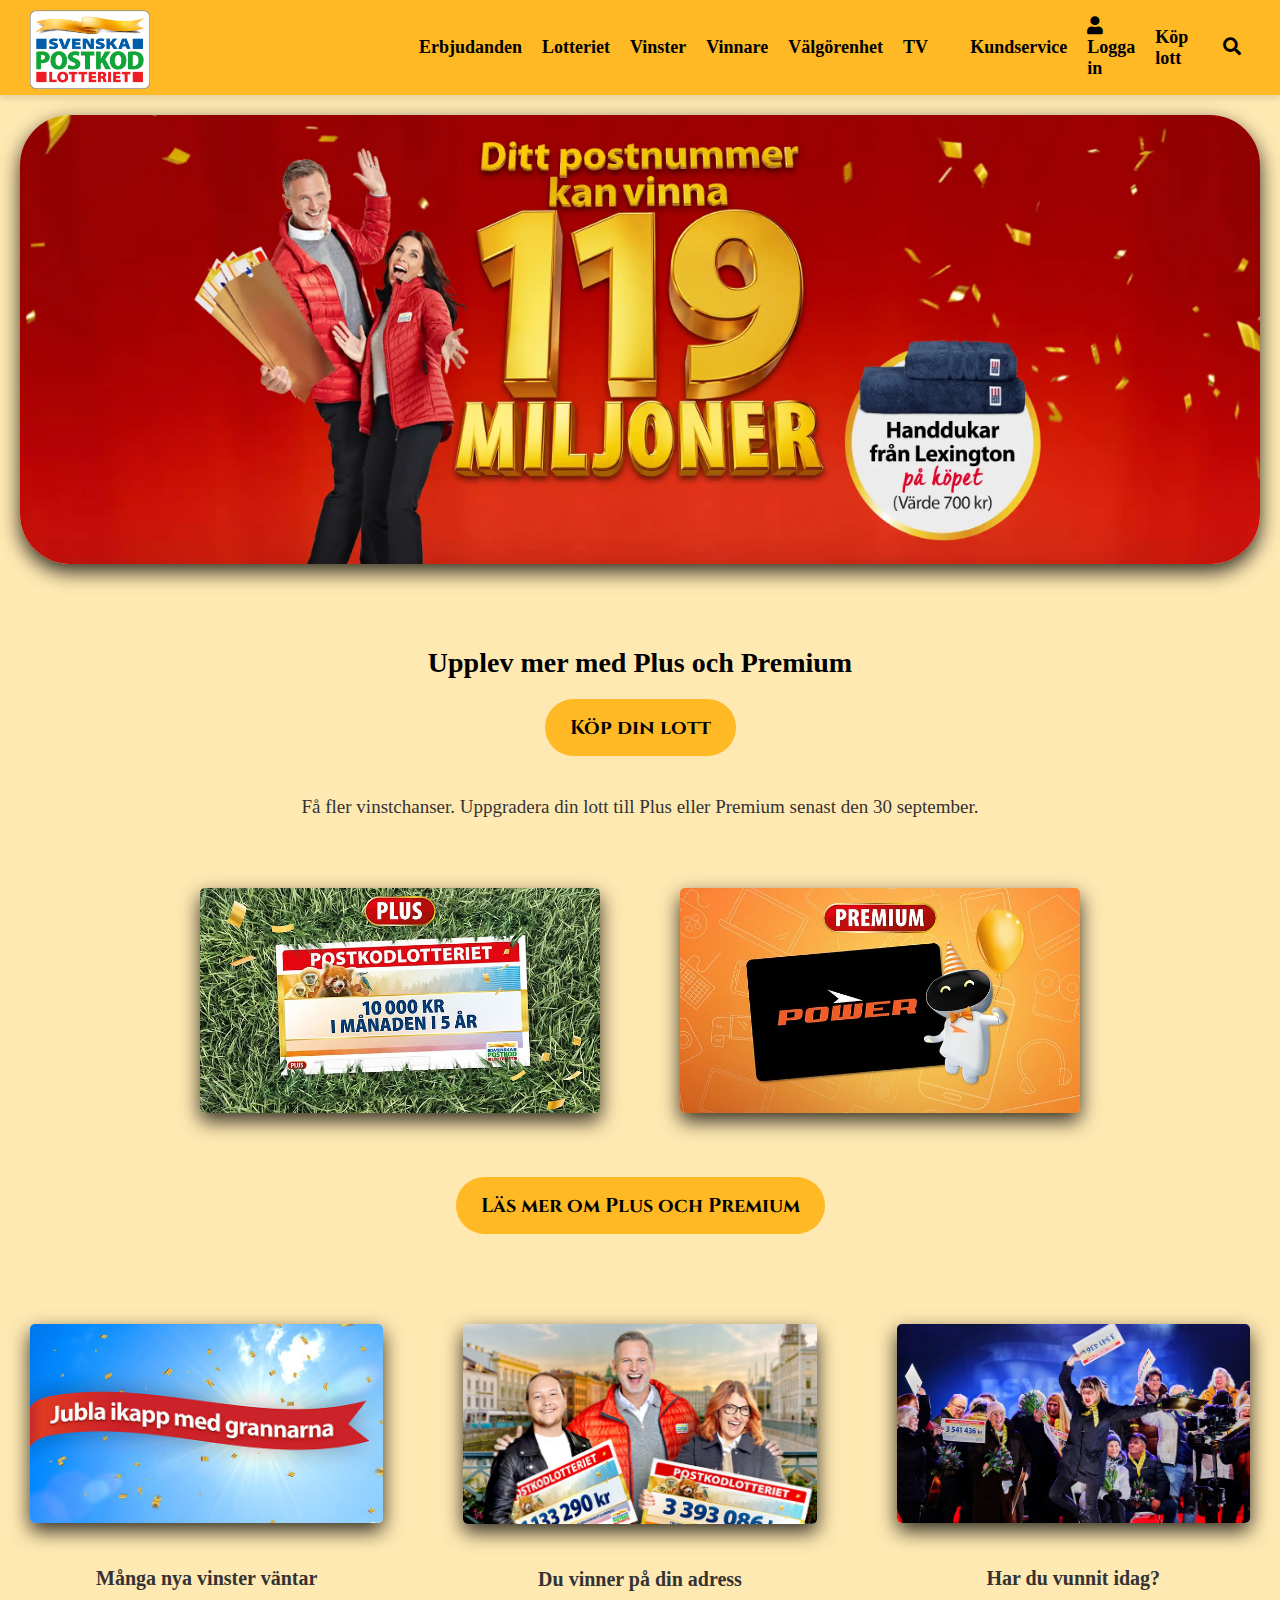
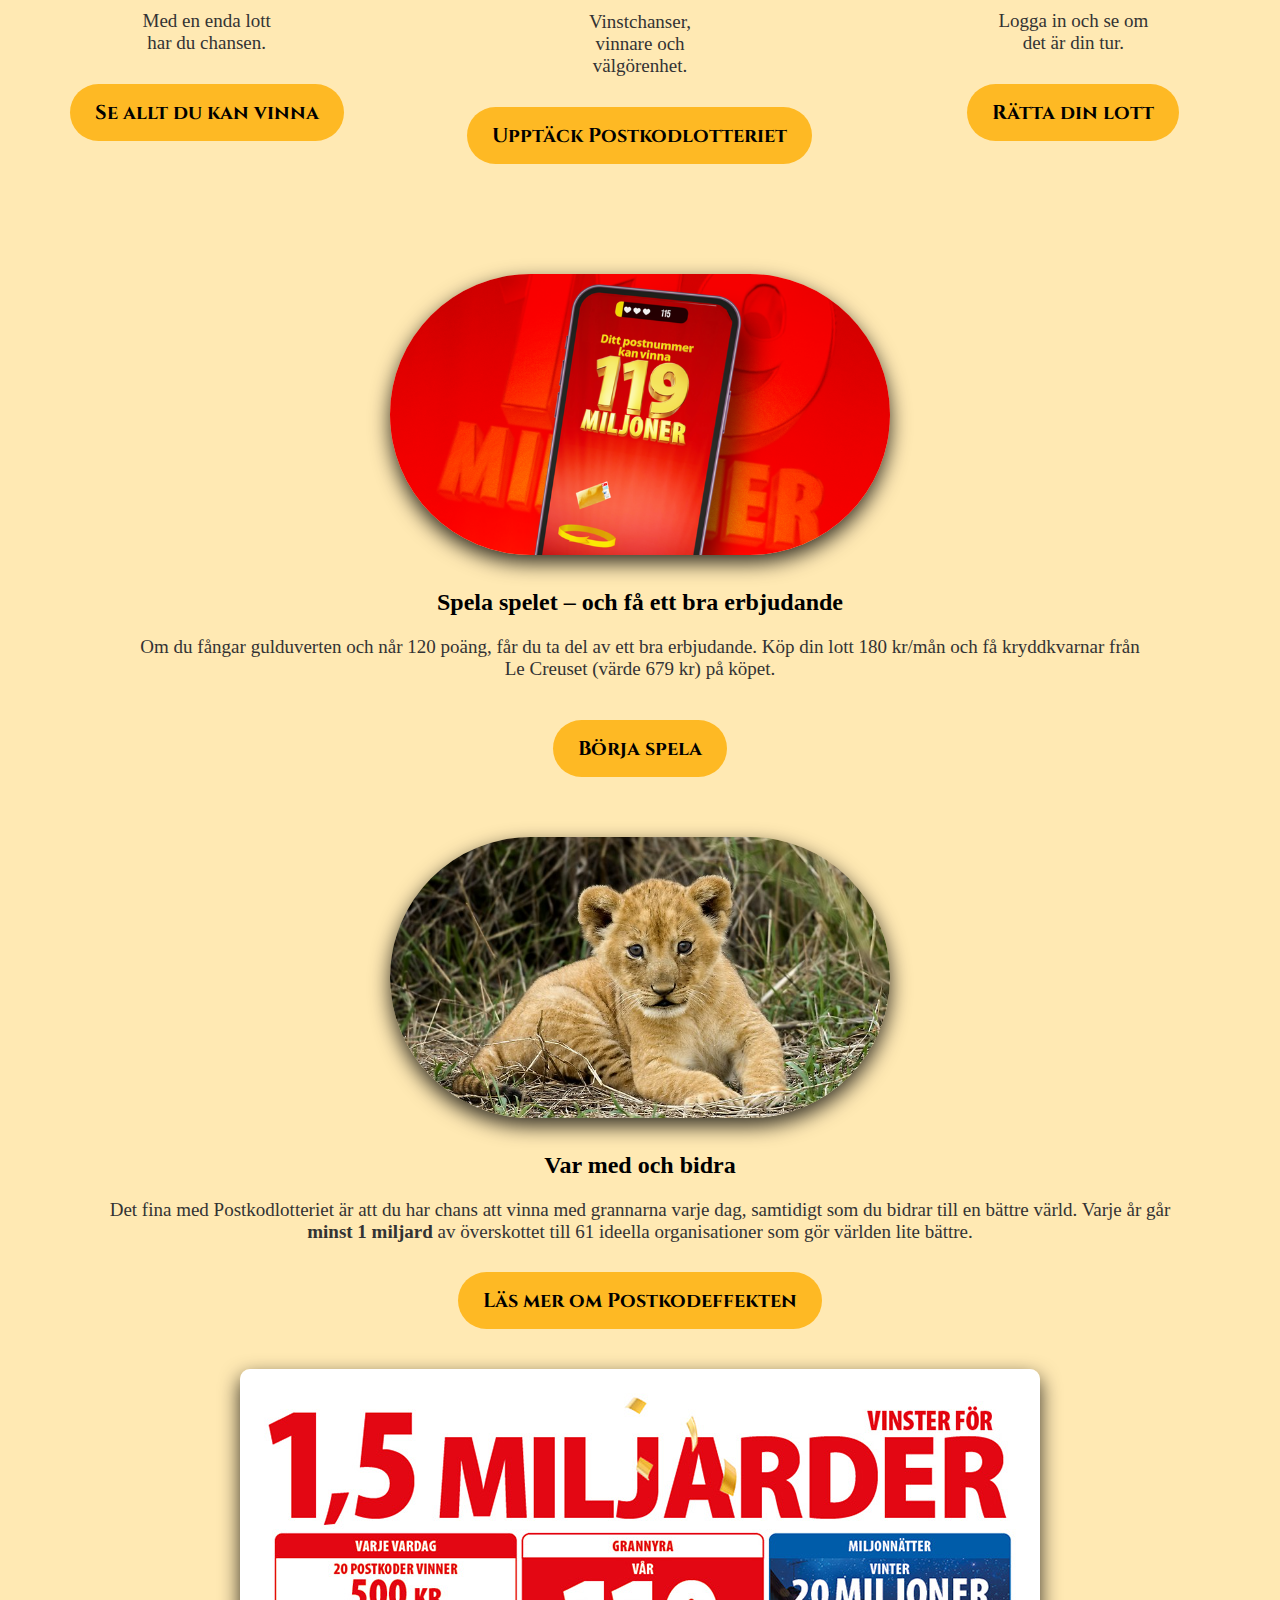
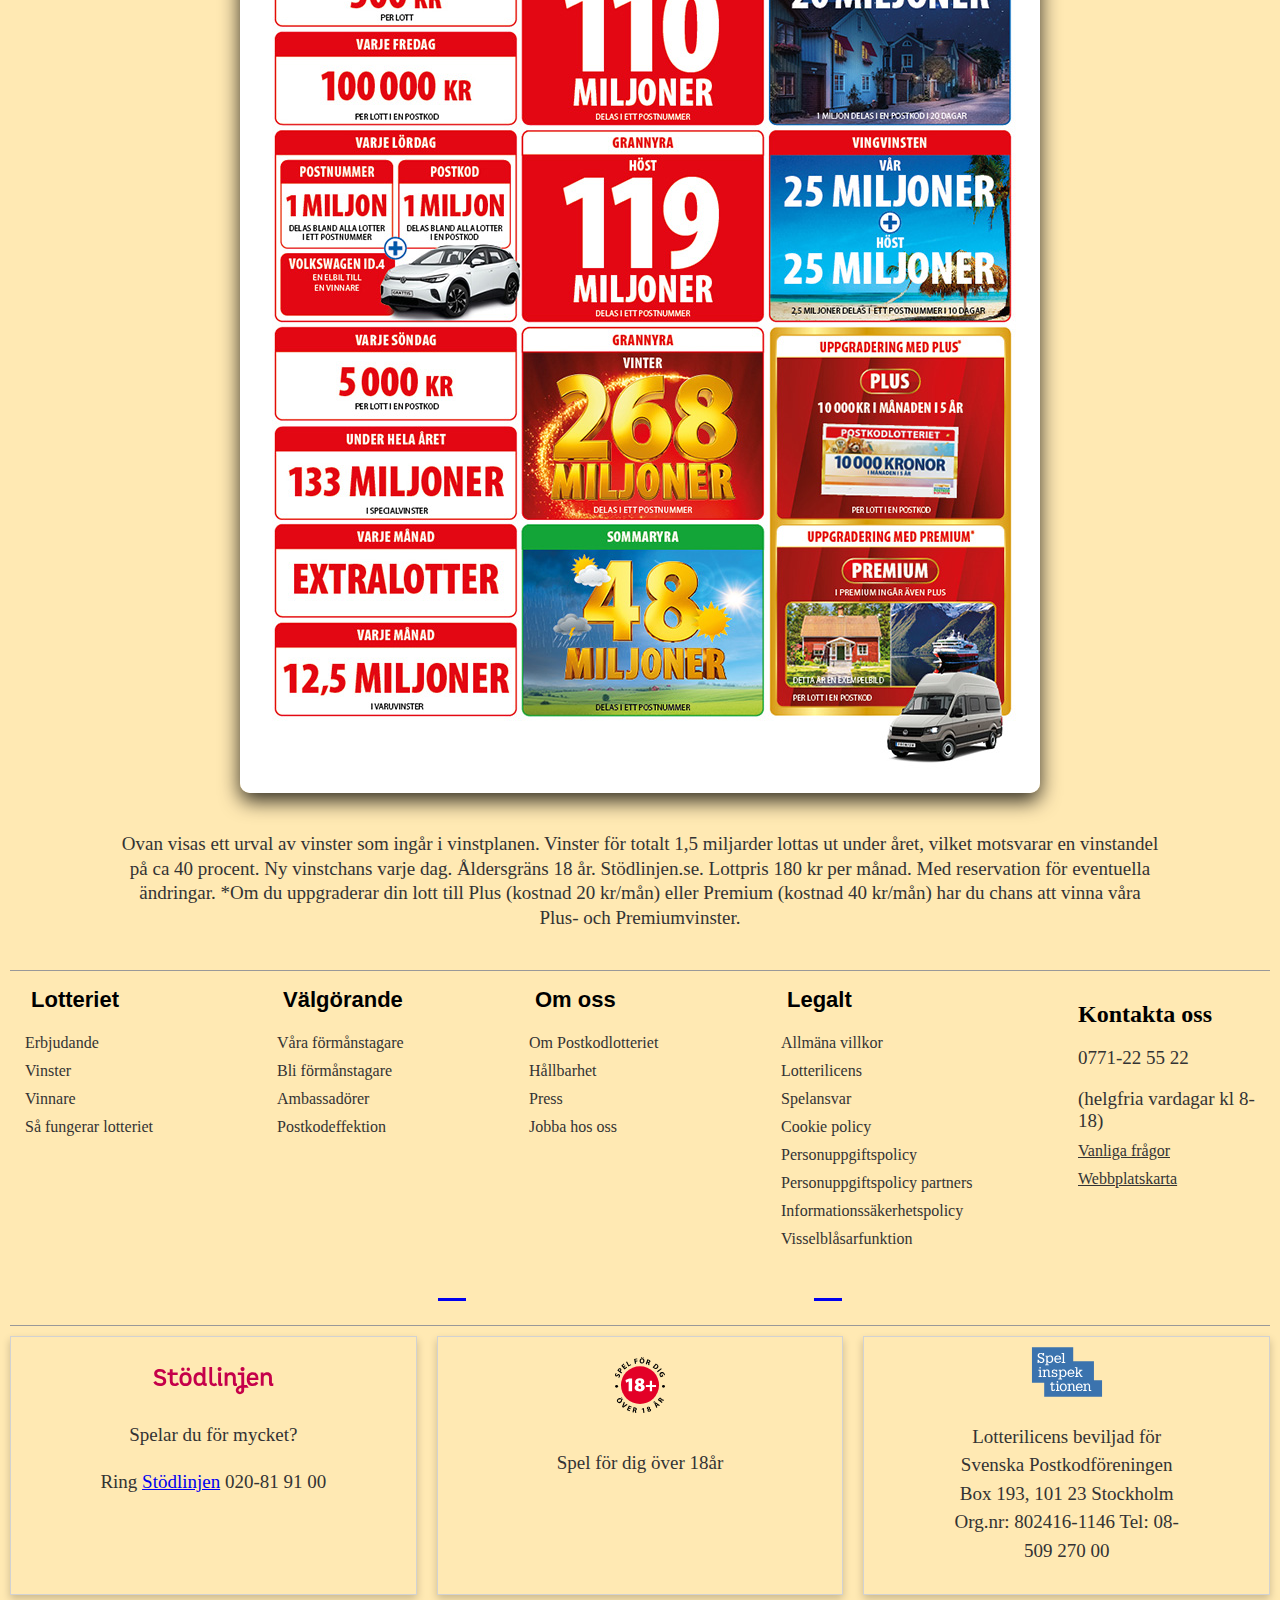
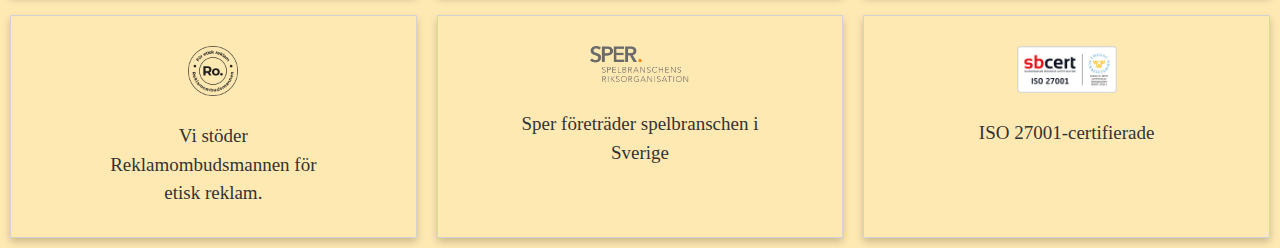
==== index.html @ 0f4f6757 "fixed header in the lottery page and footer on the first two pages/test/design" ====
<!DOCTYPE html>
<html lang="sv">

<head>
    <meta charset="UTF-8">
    <meta name="viewport" content="width=device-width, initial-scale=1.0">
    <meta http-equiv="X-UA-Compatible" content="ie=edge">
    <title>Svenska Postkodlotteriet</title>
    <link rel="stylesheet" href="styles.css">
    <link rel="stylesheet" href="https://cdnjs.cloudflare.com/ajax/libs/font-awesome/5.15.3/css/all.min.css">
    <link rel="preconnect" href="https://fonts.googleapis.com">
    <link rel="preconnect" href="https://fonts.gstatic.com" crossorigin>
    <link href="https://fonts.googleapis.com/css2?family=Cinzel:wght@400..900&display=swap" rel="stylesheet">
    <link rel="stylesheet" href="https://cdnjs.cloudflare.com/ajax/libs/font-awesome/6.6.0/css/all.min.css"
        integrity="sha512-Kc323vGBEqzTmouAECnVceyQqyqdsSiqLQISBL29aUW4U/M7pSPA/gEUZQqv1cwx4OnYxTxve5UMg5GT6L4JJg=="
        crossorigin="anonymous" referrerpolicy="no-referrer">
</head>

<body>
    <header>
        <div>
            <a href="index.html"><img class="logo" src="images/logo.png" alt="Svenska Postkodlotteriet logo"></a>
        </div>
        <div class="main-header">
            <div class="hamburger" id="hamburger">
                <i class="fas fa-bars"></i>
            </div>
            <nav id="nav-menu">
                <ul>
                    <li><a class="hov" href="Erbjudanden.html">Erbjudanden</a></li>
                    <li><a class="hov" href="Omlotteriet.html">Lotteriet</a></li>
                    <li><a class="hov" href="#">Vinster</a></li>
                    <li><a class="hov" href="#">Vinnare</a></li>
                    <li><a class="hov" href="#">Välgörenhet</a></li>
                    <li><a class="hov" href="#">TV</a></li>
                    <li><a class="hov" href="#">Kundservice</a></li>
                    <li><i class="fas fa-user"></i><a href="#" class="login hov">Logga in</a></li>
                    <li><a class="buy-ticket hov" href="#">Köp lott</a></li>
                    <li><a class="hov" href="#"><i class="fas fa-search"></i></a></li>
                </ul>
            </nav>
        </div>
    </header>

    <div class="hero">
        <div class="content">
            <div class="left-content">
                <img class="presenters" src="images/presenters.png" alt="Presenters">
            </div>
        </div>
    </div>

    <main>
        <section class="plus-premium-section">
            <h2>Upplev mer med Plus och Premium</h2>
            <button class="cta-button">Köp din lott</button>
            <p class="pi">Få fler vinstchanser. Uppgradera din lott till Plus eller Premium senast den 30 september.</p>

            <div class="cards-container">
                <div class="card plus-card">
                    <img src="images/plus-image.png" alt="Postkodlotteriet Plus">
                </div>
                <div class="card premium">
                    <img src="images/premium-image.png" alt="Postkodlotteriet Premium">
                </div>
            </div>

            <button class="cta-button">Läs mer om Plus och Premium</button>
        </section>
        <div class="container">
            <div class="card">
                <img src="images/jubla-ikapp.png" alt="Celebrate with neighbors">
                <div>
                    <h3>Många nya vinster väntar</h3>
                    <p class="pi">Med en enda lott har du chansen.</p>
                    <button class="cta-button">Se allt du kan vinna</button>
                </div>
            </div>

            <div class="card">
                <img src="images/vinn-adress.png" alt="Win at your address">
                <div>
                    <h3>Du vinner på din adress</h3>
                    <p class="pi">Vinstchanser, vinnare och välgörenhet.</p>
                    <button class="cta-button">Upptäck Postkodlotteriet</button>
                </div>
            </div>

            <div class="card">
                <img src="images/har-du-vunnit.png" alt="Have you won?">
                <div>
                    <h3>Har du vunnit idag?</h3>
                    <p class="pi">Logga in och se om det är din tur.</p>
                    <button class="cta-button">Rätta din lott</button>
                </div>
            </div>
        </div>

        <div class="offer-section">
            <div class="offer-content">

                <div class="image-content">
                    <img class="puff" src="images/Puff.png" alt="Spela spelet och vinn 119 miljoner">
                </div>
                <div class="text-content">
                    <h2>Spela spelet – och få ett bra erbjudande</h2>
                    <p class="pi">Om du fångar gulduverten och når 120 poäng, får du ta del av ett bra erbjudande. Köp din lott 180
                        kr/mån och få kryddkvarnar från Le Creuset (värde 679 kr) på köpet.</p>
                    <button class="cta-button">Börja spela</button>
                </div>
            </div>
        </div>

        <div class="contribution-section">
            <div class="contribution-content">
                <div class="image-content">
                    <img class="puff" src="images/lion-cub.png" alt="Lion cub image">
                </div>
                <div class="text-content">
                    <h2>Var med och bidra</h2>
                    <p class="pi">
                        Det fina med Postkodlotteriet är att du har chans att vinna med grannarna varje dag, samtidigt
                        som du bidrar till en bättre värld. Varje år går
                        <strong>minst 1 miljard</strong> av överskottet till 61 ideella organisationer som gör världen
                        lite bättre.
                    </p>
                    <button class="cta-button">Läs mer om Postkodeffekten</button>
                </div>
            </div>
        </div>

        <div class="promo-section">
            <div class="promo-image">
                <img src="images/promo-image.png" alt="Promotions">
            </div>
            <div class="promo-text">
                <p class="pi">
                    Ovan visas ett urval av vinster som ingår i vinstplanen. Vinster för totalt 1,5 miljarder lottas ut
                    under året,
                    vilket motsvarar en vinstandel på ca 40 procent. Ny vinstchans varje dag. Åldersgräns 18 år.
                    Stödlinjen.se.
                    Lottpris 180 kr per månad. Med reservation för eventuella ändringar.
                    *Om du uppgraderar din lott till Plus (kostnad 20 kr/mån) eller Premium (kostnad 40 kr/mån) har du
                    chans att vinna
                    våra Plus- och Premiumvinster.
                </p>
            </div>
        </div>
    </main>
    <footer class="footer">
        <div class="footer-section">
            <section class="top-section">
                <div class="dropdown-container">
                    <div class="dropdown-btn">
                        <button class="btn">Lotteriet</button>
                        <i class="fa-solid fa-angle-down"></i>
                    </div>
                    <div class="dropdown-content">
                        <a href="#">Erbjudande</a>
                        <a href="#">Vinster</a>
                        <a href="#">Vinnare</a>
                        <a href="#">Så fungerar lotteriet</a>
                    </div>
                </div>
                <div class="dropdown-container">
                    <div class="dropdown-btn">
                        <button class="btn">Välgörande</button>
                        <i class="fa-solid fa-angle-down"></i>
                    </div>
                    <div class="dropdown-content">
                        <a href="#">Våra förmånstagare</a>
                        <a href="#">Bli förmånstagare</a>
                        <a href="#">Ambassadörer</a>
                        <a href="#">Postkodeffektion</a>
                    </div>
                </div>
                <div class="dropdown-container">
                    <div class="dropdown-btn">
                        <button class="btn">Om oss</button>
                        <i class="fa-solid fa-angle-down"></i>
                    </div>
                    <div class="dropdown-content">
                        <a href="#">Om Postkodlotteriet</a>
                        <a href="#">Hållbarhet</a>
                        <a href="#">Press</a>
                        <a href="#">Jobba hos oss</a>
                    </div>
                </div>
                <div class="dropdown-container">
                    <div class="dropdown-btn">
                        <button class="btn">Legalt</button>
                        <i class="fa-solid fa-angle-down"></i>
                    </div>
                    <div class="dropdown-content">
                        <a href="#">Allmäna villkor</a>
                        <a href="#">Lotterilicens</a>
                        <a href="#">Spelansvar</a>
                        <a href="#">Cookie policy</a>
                        <a href="#">Personuppgiftspolicy</a>
                        <a href="#">Personuppgiftspolicy partners</a>
                        <a href="#">Informationssäkerhetspolicy</a>
                        <a href="#">Visselblåsarfunktion</a>
                    </div>
                </div>
                <div class="kontakt-lista">
                    <div class="kontakt-info">
                        <h2 class="kontakt-info-item">Kontakta oss</h2>
                        <p>0771-22 55 22</p>
                        <p class="kontakt-info-item">(helgfria vardagar kl 8-18)</p>
                    </div>
                    <div class="kontakt-links">
                        <a class="kontakt-info-item" href="#">Vanliga frågor</a>
                        <a class="kontakt-info-item" href="#">Webbplatskarta</a>
                    </div>
                </div>
                <div class="icons-list">
                    <a href="#"><i class="fa-brands fa-square-facebook"></i></a>
                    <a href="#"><i class="fa-brands fa-instagram"></i></a>
                    <a href="#"><i class="fa-brands fa-youtube"></i></a>
                    <a href="#"><i class="fa-brands fa-x-twitter"></i></a>
                </div>
            </section>
            <div class="bottom-section">
                <div class="image-container">
                    <img class="bottom-image-stödlinjen footerimg" src="images/stodlinjen-logotyp.svg" alt="">
                    <div class="bottom-section-text">
                        <p>Spelar du för mycket?</p>
                        <p>Ring <a class="bottom-section-link" href="#">Stödlinjen</a> 020-81 91 00</p>
                    </div>
                </div>
                <div class="image-container">
                    <img class="bottom-image-spel footerimg" src="images/spel-for-dig-over-18-ar.svg" alt="">
                    <div class="bottom-section-text">
                        <p>Spel för dig över 18år</p>
                    </div>
                </div>
                <div class="image-container">
                    <img class="bottom-image footerimg" src="images/spelinspektionen.svg" alt="">
                    <div class="bottom-section-text-spektion">
                        <p>Lotterilicens beviljad för Svenska Postkodföreningen Box 193, 101 23 Stockholm Org.nr:
                            802416-1146 Tel: 08-509 270 00</p>
                    </div>
                </div>
                <div class="image-container">
                    <img class="bottom-image-reklam footerimg" src="images/reklamombudsmannen-logo.png" alt="">
                    <div class="bottom-section-text-reklam">
                        <p>Vi stöder Reklamombudsmannen för etisk reklam.</p>
                    </div>
                </div>
                <div class="image-container">
                    <img class="bottom-image-sper footerimg" src="images/SPER-logo.png" alt="">
                    <div class="bottom-section-text-reklam">
                        <p>Sper företräder spelbranschen i Sverige</p>
                    </div>
                </div>
                <div class="image-container">
                    <img class="bottom-image-sper footerimg" src="images/sb-cert-iso-27001.png" alt="">
                    <div class="bottom-section-text-reklam">
                        <p>ISO 27001-certifierade</p>
                    </div>
                </div>
            </div>
        </div>
    </footer>
    <script>
        document.getElementById('hamburger').addEventListener('click', function () {
            var navMenu = document.getElementById('nav-menu');
            navMenu.classList.toggle('show');
        });
    </script>
</body>

</html>
---- styles.css ----
footer {
    box-sizing: border-box;
    margin: 0;
    padding: 0;
}

:root {
    --white: #fff;
    --black: #333;
    --gray-10: #f2f2f2;
    --gray-20: #ececec;
    --gray-30: #d2d2d2;
    --gray-50: #999;
    --gray-70: #666;
    --gray-90: #333;
    --red-70: #e80023;
    --red-80: #bb0020;
    --red-90: #820014;
    --blue-70: #0074c3;
    --blue-90: #00498e;
}

:root {
    --font-size: 16;
    --font-scale: 1.25;
    --font-from-width: 400;
    --font-to-width: 750;
}

body {
    background-color: #ffe9b3;
    margin: 0px;
}
header {
    position: sticky;
    top: 0;
    width: 100%;
    z-index: 1000;
    background-color: #ffe9b3;
    box-shadow: 0 4px 6px rgba(0, 0, 0, 0.1);
}
img {
    box-shadow: 0px 8px 20px rgba(0, 0, 0, 0.8);
}
li {
    font-size: 18px;
    transition: transform 0.5s ease;
    font-weight: bold;
    padding: 0px 10px;
     transition: background-color 0.7s ease;
}
li:hover {
    background-color: #015ca9;
    color: white;
    border-radius: 20px;
    transform: scale(1.1);
   
}
.hov:hover{
    color: white;
}
.top-bar {
    background-color: #f5f5f5;
    display: flex;
    align-items: center;
    justify-content: flex-end;
    padding: 10px 20px;
    border-bottom: 5px solid #feb924;
}
.top-bar .icon {
    font-size: 20px;
    color: #1a73e8;
    margin-right: 10px;
}
.top-bar .links {
    display: flex;
    gap: 20px;
}
.top-bar .links a {
    text-decoration: none;
    font-size: 18px;
    color: #1a73e8;
}
.top-bar .links a:hover {
    text-decoration: underline;
}
.material-icons {
    color: blue;
    font-size: 24px;
    border: 2px solid blue;
    border-radius: 50%;
    padding: 8px;
    background-color: white;
}
.user-options {
    display: flex;
    gap: 10px;
}
.user-options a {
    color: #007bff;
    font-size: 14px;
    text-decoration: none;
}
.buy-lottery {
    background-color: #00b100;
    padding: 10px 15px;
    border-radius: 5px;
    color: white;
    font-weight: bold;
    font-size: 18px;
}
.main-header {
    background-color:#feb924;
    display: flex;
    justify-content: flex-end;
    align-items: center;
}
 .logo {
    position: absolute;
    width: 110px;
    box-shadow: none;
    padding-left: 30px;
    padding-top: 10px;
}
.main-header nav ul {
    list-style-type: none;
    display: flex;
    align-items: center;
}
.main-header nav ul a {
    text-decoration: none;
    color: rgb(0, 0, 0);
}
.hero{
    display: flex;
    justify-content: center;
    border-radius: 10px;
}
.text-content {
    margin-top: 30px;
}
.presenters {
    max-width: 1080px;
    max-height: fit-content;
    border-radius: 50px;
}
.cta-button {
    background-color: #feb924;
    color: black;
    padding: 15px 25px;
    margin: 0 0 20px 0;
    border-radius: 30pc;
    font-family: cinzel, serif;
    font-size: 20px;
    border: none;
    cursor: pointer;
    font-weight: bold;
    transition: background-color 0.7s ease;
    margin-top: 10px;
}
.cta-button:hover {
    background-color: #015ca9;
    color: white;
}
.hero .content {
    display: flex;
    justify-content: center;
    align-items: center;
    gap: 50px;
    flex-wrap: wrap;
}
.right-content img {
    max-width: 300px;
}
.plus-premium-section {
    text-align: center;
    padding: 40px 20px;
}
.plus-premium-section h2 {
    font-size: 28px;
    font-weight: bold;
    margin-bottom: 10px;
}
.plus-premium-section p {
    color: #333;
    margin-top: 20px; 
    margin-bottom: 30px;
}
.cards-container {
    display: flex;
    justify-content: center;
    gap: 20px;
    margin-top: 40px;
}

.card {
    max-width: 400px;
    transition: transform 0.3s ease;
    text-align: center;
    margin: 30px;
}
.card img {
    width: 100%;
    border-radius: 30pc;
    margin-bottom: 20px;
}
.card h3 {
    font-size: 20px;
    color: #333;
    font-weight: bold;
}
.card:hover {
    transform: scale(1.05);
}
.puff{
    text-align: center;
    border-radius: 30pc;
    width: 500px;
   
}
.contribution-content{
    text-align: center;
}
.offer-section {
    text-align: center;
    padding: 40px;
}
.offer-section h2 {
    font-size: 1.5em;
    margin-bottom: 20px;
    margin-top: 30px;
}
.offer-section p {
    color: #333;
    margin-bottom: 30px;
    margin-left: 100px;
    margin-right: 100px;
}
.offer-section a {
    color: #007BFF;
    text-decoration: none;
    font-weight: bold;
    font-size: 1.1em;
}
.offer-section a:hover {
    text-decoration: underline;
}
.container {
    display: flex;
    justify-content: space-between;
    gap: 20px;
    margin-bottom: 20px;
}
.content {
    padding: 20px;
}
.content h3 {
    font-size: 1.2em;
    margin-bottom: 10px;
}
.content p {
    color: #333;
    margin-bottom: 20px;
}
.promo-section {
    display: flex;
    flex-direction: column;
    align-items: center;
    justify-content: center;
    text-align: center;
    padding: 20px;
}
.promo-image img {
    width: 586px;
    height: 750px;
    display: block;
    margin-top: 20px;
    border-radius: 50px;
    text-align: center;
}
.promo-text {
    margin-top: 20px;
    font-size: 14px;
    color: #333;
}
.promo-text p {
    line-height: 1.3;
    text-align: center;
}
.small-text {
    font-size: 16px;
    color: #333;
    margin-top: 10px;
}
h1 {
    font-size: 36px;
    color: #333;
    margin-bottom: 20px;
}
.pi {
    font-size: 19px;
    color: #333;
    margin-left: 100px;
    margin-right: 100px;
}
p {
    font-size: 19px;
    color: #333;
}
.restyle {
    border-radius: 10%;
    width: 400px;
}
.style {
    border-radius: 50%;
    width: 400px;
}
.offer-details {
    margin-top: 40px;
}
.offer-container {
    display: flex;
    justify-content:space-around;
    align-items: center;
    margin: 0px 150px;
}
.erb {
    margin-bottom: 40px;
}

.hamburger {
    display: none;
    font-size: 24px;
    cursor: pointer;
}

#nav-menu {
    display: flex;
}
header {
    position: sticky;
    top: 0;
    width: 100%;
    z-index: 1000;
    background-color: white;
    box-shadow: 0 4px 6px rgba(0, 0, 0, 0.1);
}
.hamburger {
    display: none;
    font-size: 24px;
    cursor: pointer;
    position: absolute;
    right: 20px;
    top: 15px;
}

#nav-menu {
    display: flex;
}
.card {
    max-width: 400px;
    text-align: center;
    transition: transform 0.3s ease;
    margin: 20px;
    flex: 1;
}
.card img {
    width: 100%;
    border-radius: 20px;
    margin-bottom: 20px;
}
.card h3 {
    font-size: 20px;
    color: #333;
    font-weight: bold;
}
.card p {
    color: #333;
    margin-bottom: 20px;
}
.plus-premium-section {
    text-align: center;
    padding: 40px 20px;
}

.cards-container {
    display: flex;
    justify-content: center; 
    gap: 20px;
    margin-top: 40px;
}

.card {
    max-width: 400px;
    text-align: center;
    transition: transform 0.3s ease;
    margin: 30px;
    flex: 1;
}
.card img {
    width: 100%; 
    border-radius: 20px; 
}
.card {
    width: 100%; 
}
.card img {
    width: 100%;
    border-radius: 10px; 
}
.hero {
display: flex;
justify-content: center;
align-items: center;
padding: 0; 
margin: 0; 
width: 100%; 
}
.hero img {
width: 100%; 
height: auto; 
object-fit: cover; 
max-width: 100%; 
display: block; 
}
.hero img {
    width: 100%; 
    height: auto; 
}

header {
position: sticky;
top: 0;
width: 100%;
z-index: 1000;
box-shadow: 0 4px 6px rgba(0, 0, 0, 0.1);
margin: 0;
}

.logo {
width: 120px;
}
.card {
    width: 100%; 
}
.card img {
    width: 100%; 
    border-radius: 5px; 
}
.i.fas {
margin-top: 15px;
}

.promo-image img {
width: 100%; 
max-width: 100%; 
height: auto; 
display: block; 
border-radius: 20px; 
margin: 0 auto; 
}
.promo-image img {
    width: 100%; 
    max-width: 100%;
    height: auto;
    border-radius: 10px; 
    margin: 0 auto; 
}

.puff img {
width: 100%; 
max-width: 100%; 
height: auto; 
display: block; 
border-radius: 20px; 
margin: 0 auto; 
}
.puff img {
    width: 100%; 
    max-width: 100%;
    height: auto;
    border-radius: 10px; 
    margin: 0 auto; 
}
  
  #nav-menu.show a {
    font-size: 12px; 
    padding: 8px 3px; 
}
.main-header nav ul li {
    flex: 1; 
}
.offer-container {
display: flex;
justify-content: space-around;
align-items: center;
margin: 0px 150px;
}


.top-section {
    display: grid;
    margin: 0 10px;
    border-bottom: 1px solid var(--gray-50);
    border-top: 1px solid var(--gray-50);
}

.dropdown-container {
    /* background-color: lightgreen; */
    margin: 10px 50px;
}

.dropdown-btn {
    /* background-color: lightcyan; */
    position: relative;
}

.btn {
    border: none;
    background-color: #ffe9b3;
    margin-left: 10px;
    font-size: 22px;
    font-weight: bold;
    margin: 10px;
}

.dropdown-btn i {
    /* background-color: #00498e; */
    position: absolute;
    top: 25%;
    right: 20px;
    font-size: 20px;
}

.dropdown-content {
    display: none;
}

.dropdown-container:hover .dropdown-content{
    display: block;
}

.dropdown-content a {
    text-decoration: none;
    margin: 5px 10px;
    display: block;
    border-radius: 5px;
    /* margin-top: 10px; */
    color: var(--black);
    font-size: 16px;
    /* background-color: #ffffff; */
    padding: 12px;
}

.dropdown-content a:hover {
    cursor: pointer;
    text-decoration: underline;
}

.kontakt-lista {
    margin-left: 50px;
    padding: 10px;
}

.kontakt-info-item {
    margin-bottom: 10px;
}

.kontakt-links a {
    display: block;
    color: var(--black);
}

.icons-list {
    margin: 0 50px 50px;
    display: flex;
    justify-content: space-between;
}

.icons-list {
    font-size: 36px;
}

/* bottom section style */
.bottom-section {
    display: grid;
    margin-top: 50px;
}

.image-container {
    /* background-color: lightgreen; */
    margin: 10px 20px;
    text-align: center;
    line-height: 1.5;
    border-bottom: 1px solid var(--gray-30);
}

.bottom-image-spel {
    margin-top: 10px;
    margin-bottom: 10px;
    width: 50px;
}

.bottom-section-text-spektion {
    margin: 0 80px;
}

.bottom-image-reklam {
    width: 50px;
}

.bottom-section-text-reklam {
    margin: 0 80px;
}

.bottom-image-sper {
    width: 100px;
}

.footerimg {
    box-shadow: none;
}
/* för Ipad */
@media (min-width: 769px) {
    .top-section {
        display: grid;
        grid-template-columns: repeat(5, 1fr);
    }

    .dropdown-container {
        margin: 5px;
    }

    .dropdown-content {
        display: block;
    }

    .dropdown-content a {
        margin: 10px 10px;
        padding: 0;
    }

    .icons-list {
        grid-column: 1 / span 5;
    }

    .icons-list {
        margin: 0 80px 20px;
    }

    .dropdown-btn i {
        /* background-color: #00498e;
        position: absolute;
        top: 25%;
        right: 20px;
        font-size: 20px; */
        display: none;
    }

    /* bottom section  */
    .image-container {
        /* background-color: lightgreen; */
        margin: 10px;
        padding: 10px 0;
        text-align: center;
        border: 1px solid var(--gray-30);
        box-shadow: 0 4px 8px 0 rgba(0, 0, 0, 0.2);
    }

    .bottom-section {
        display: grid;
        grid-template-columns: repeat(2, 1fr);
        margin:0;
    }

    .bottom-image-stödlinjen {
        margin-top: 20px;
    }

    .bottom-image-reklam {
        margin-top: 20px;
    }
    
}

/* för dator */
@media (min-width: 1024px) {
    .bottom-section {
        display: grid;
        grid-template-columns: repeat(3, 1fr);
        margin:0;
    }

    .dropdown-btn i {
        /* background-color: #00498e;
        position: absolute;
        top: 25%;
        right: 20px;
        font-size: 20px; */
        display: none;
    }

    .bottom-image-sper {
        margin-top: 20px;
    }

}


@media (max-width: 1024px) {
    
.hero img {
        width: 100%; 
        height: auto; 
    }
    
    header {
        background-color: #feb924; 
        padding-bottom: 20px; 
    }
.main-header
{
padding: 26px;
}
    .logo {
        width: 80px; 
        padding: 10px; 
    }
    .container {
        flex-direction: column; 
    }
    .container {
        display: flex;
        justify-content: center;
        align-items: center;
        gap: 20px;
        margin-bottom: 20px;
    }
    .card {
        width: 90%; 
        margin-bottom: 20px;
    }
    .card img {
        width: 100%; 
        max-width: 100%; 
    }
    .promo-image img {
        width: 90%; 
        max-width: 90%; 
        height: auto; 
        margin: 0 auto; 
    }
    .puff img {
        width: 90%; 
        max-width: 90%; 
        height: auto; 
        margin: 0 auto; 
    }

    #nav-menu.show {
        display: flex;
    }
    .main-header nav ul {
        flex-direction: column;
        width: 100%;
        text-align: center;
    }
    .main-header nav ul li {
        width: 100%;
        padding: 15px 0;
    }
 
     .hamburger {
        display: block;
        margin-top: 10px;
        margin-right: 20px;
    }
    #nav-menu {
        display: none;
        flex-direction: row; 
        background-color: #feb924;
        position: absolute;
        top: 70px; 
        left: 0;
        width: 100%;
        box-shadow: 0px 12px 15px rgba(0, 0, 0, 0.8);
    }
    #nav-menu.show {
        display: flex;
        flex-direction: row; 
        justify-content: space-between; 
        flex-wrap: wrap; 
    }
    .main-header nav ul {
        flex-direction: row; 
        width: 100%;
        justify-content: space-between; 
        padding: 0;
        margin: 0;
    }
    .main-header nav ul li {
        width: auto; 
        text-align: center;
        padding: 0;
        margin: 0;
        flex: 1; 
    }
    #nav-menu.show a {
        display: inline-block;
        margin: 0; 
        padding: 10px 5px; 
        font-size: 12px; 
    }
    .logo {
        position: absolute;
        width: 80px;
        padding-left: 30px;
        padding-top: 10px;
    }
    .offer-container {
        flex-direction: column; 
        margin: 0 20px; 
    }
    .offer-image img {
        width: 40%; 
        margin-bottom: 20px; 
    }
    .offer-details {
        text-align: center; 
        margin-top: 20px;
    }
}

@media (max-width: 768px) {
    .offer-container {
        flex-direction: column; 
        margin: 0 10px; 
    
    }
    .offer-image img {
        width: 40%; 
        margin-bottom: 20px;
    }
    .offer-details {
        text-align: center; 
        margin-top: 20px;
    }
    .puff img {
        width: 80%; 
        max-width: 80%; 
        height: auto; 
        margin: 0 auto; 
    }
    .promo-image img {
        width: 80%; 
        max-width: 80%; 
        height: auto; 
        margin: 0 auto; 
    }
    .container {
        flex-direction: column; 
        align-items: center;
    }
    .card {
        width: 90%; 
        margin-bottom: 20px;
        margin: 10px 0;
    }
    .card img {
        width: 100%; 
        border-radius: 10pc; 
    }
    header {
        padding-bottom: 20px;
    }
    .main-header {
        flex-direction: column;
        padding: 26px 0; 
    }
    .logo {
        width: 80px; 
    }
    .hero img {
        width: 100%; 
        height: auto; 
    }
    .cards-container {
        flex-direction: column; 
        align-items: center; 
    }

.card img {
        width: 100%; 
        max-width: 100%; 
    }
    .hamburger {
        display: block;
        margin-top: 10px;
        margin-right: 20px;
    }
    #nav-menu {
        display: none;
        flex-direction: column;
        background-color: #feb924;
        position: absolute;
        top: 70px; 
        left: 0;
        width: 100%;
        box-shadow: 0px 12px 15px rgba(0, 0, 0, 0.8);
    }
    #nav-menu.show {
        display: flex;
    }
    
    .main-header nav ul {
        flex-direction: column;
        width: 100%;
    }
    .main-header nav ul li {
        width: 100%;
        text-align: center;
    }
    .logo {
        position: absolute;
        width: 80px;
        padding-left: 30px;
        padding-top: 10px;
    }
    .card img {
        width: 100%; 
        max-width: 100%; 
    }
    .card h3 {
        font-size: 18px;
    }
    .card p {
        font-size: 16px;
    }
}
@media (max-width: 480px) {
    .container {
        padding: 10px;
    }
    .puff {
        width: 250px;
    }
    .offer-section{
        padding: 0px;
    }
    .card {
        width: 100%;
    }
    .text-content p {
        margin: 5px;
    }
    .promo-text p {
        margin: 5px;
    }
    .card img {
        border-radius: 10px; 
    }
    .card h3 {
        font-size: 16px;
    }
    .plus-premium-section p {
        margin: 5px;
    }
    .card p {
        font-size: 14px;
        margin: 5px;
    }
    .cta-button{
        padding: 10px;
        font-size: 15px;
    }
    .content{
        padding: 5px;
    }
    .presenters{
    border-radius: 10px;
    }
}
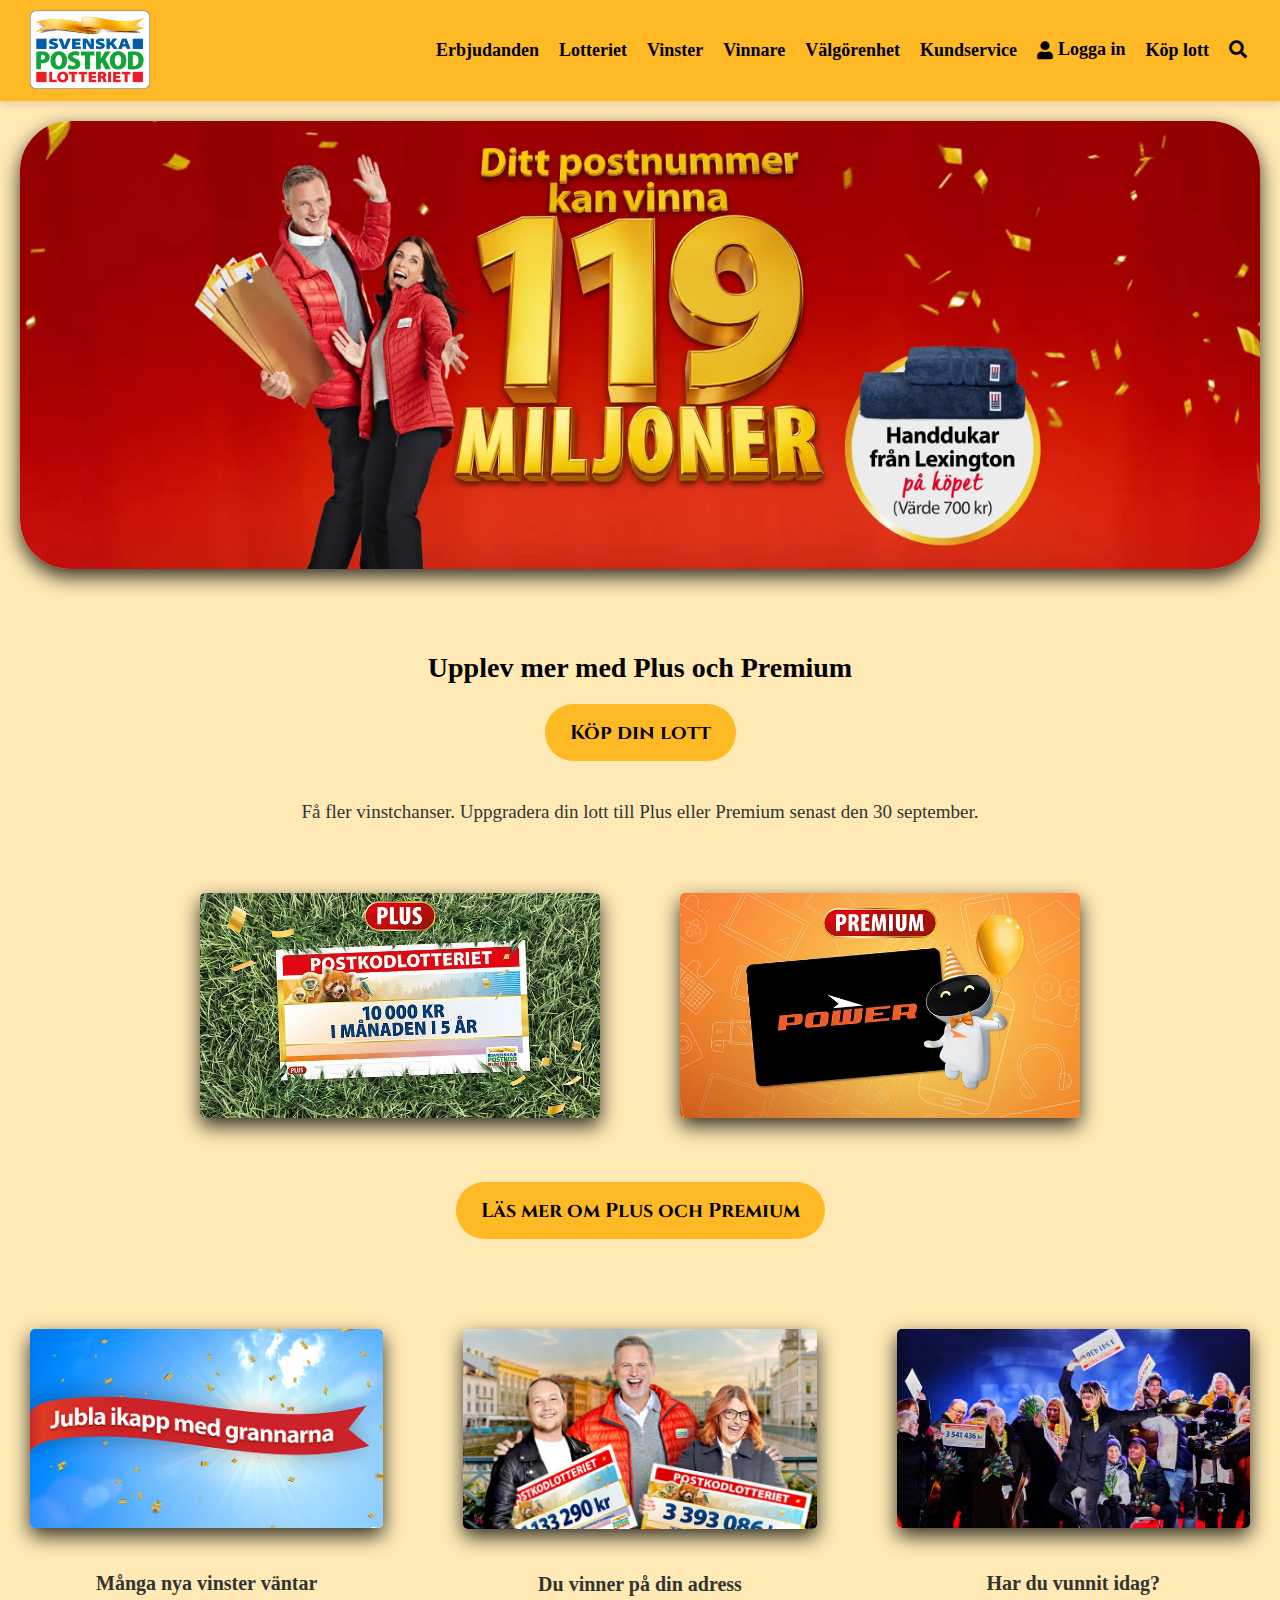
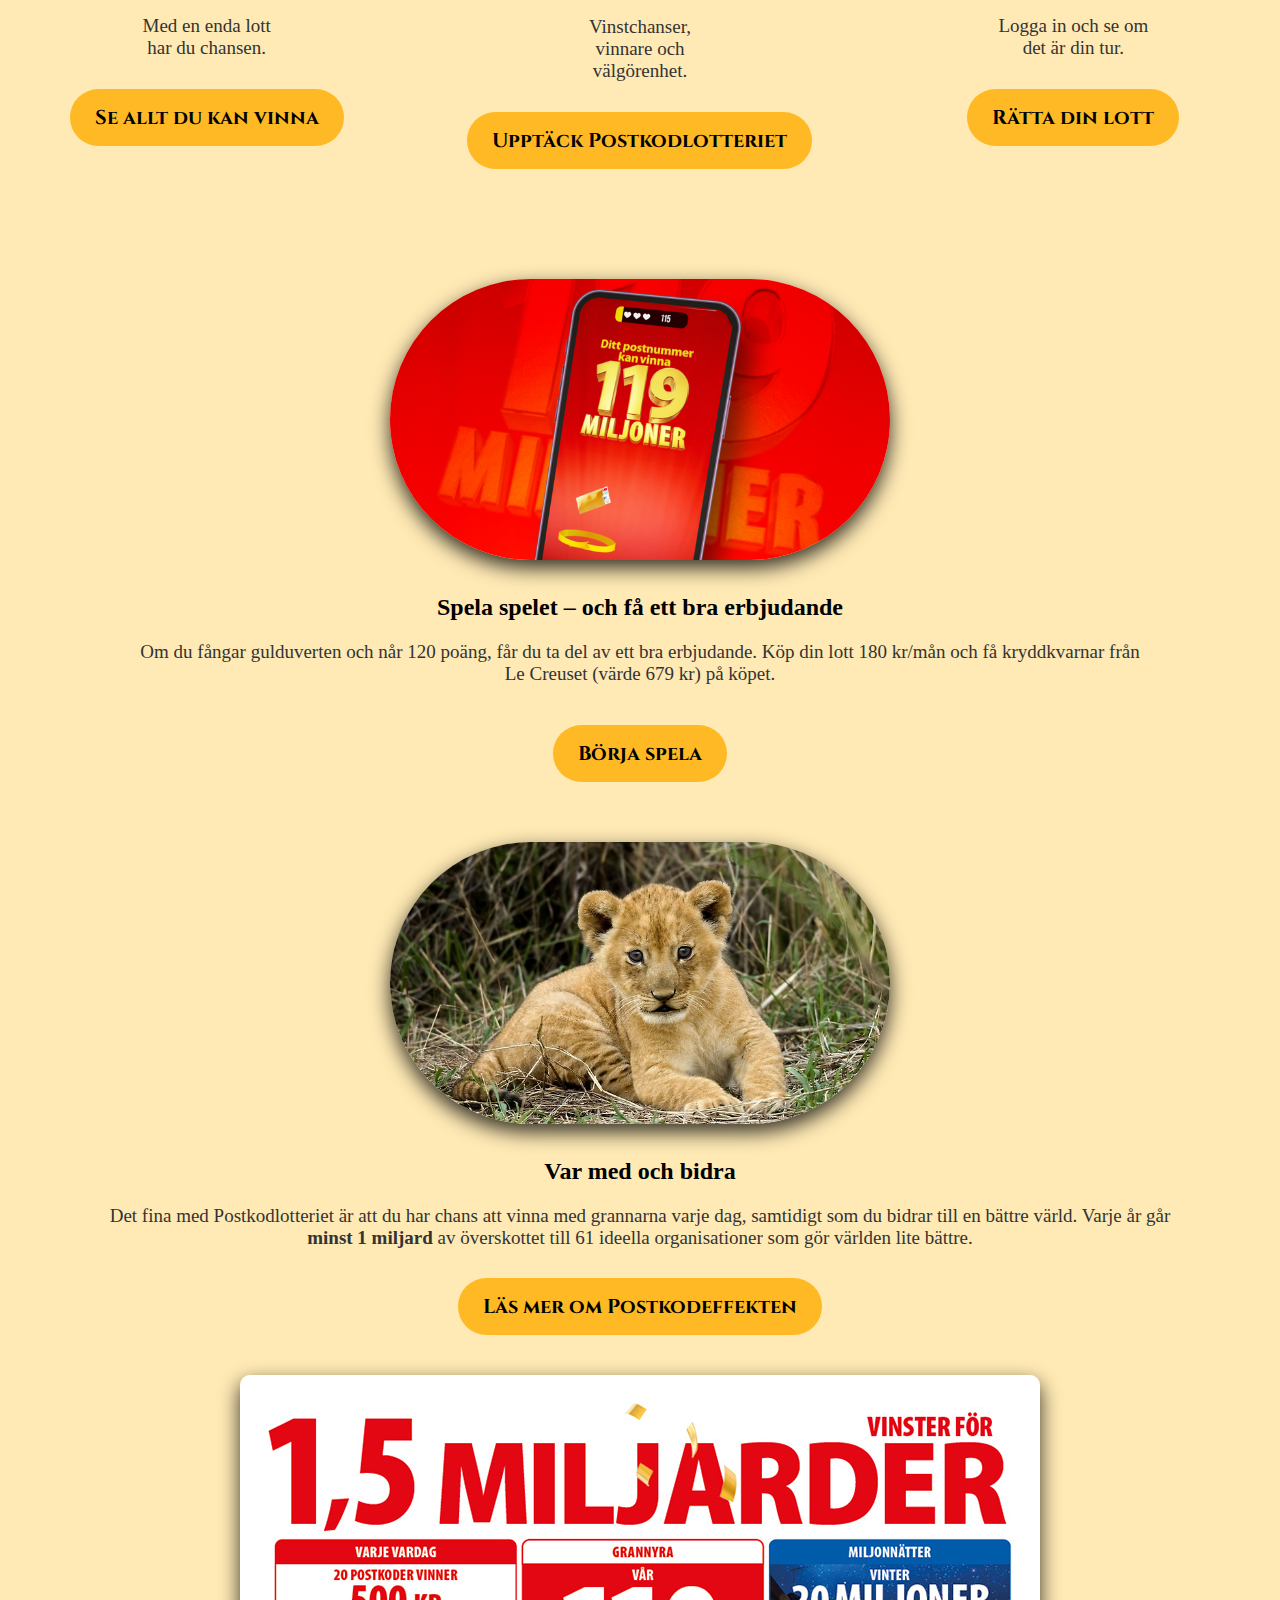
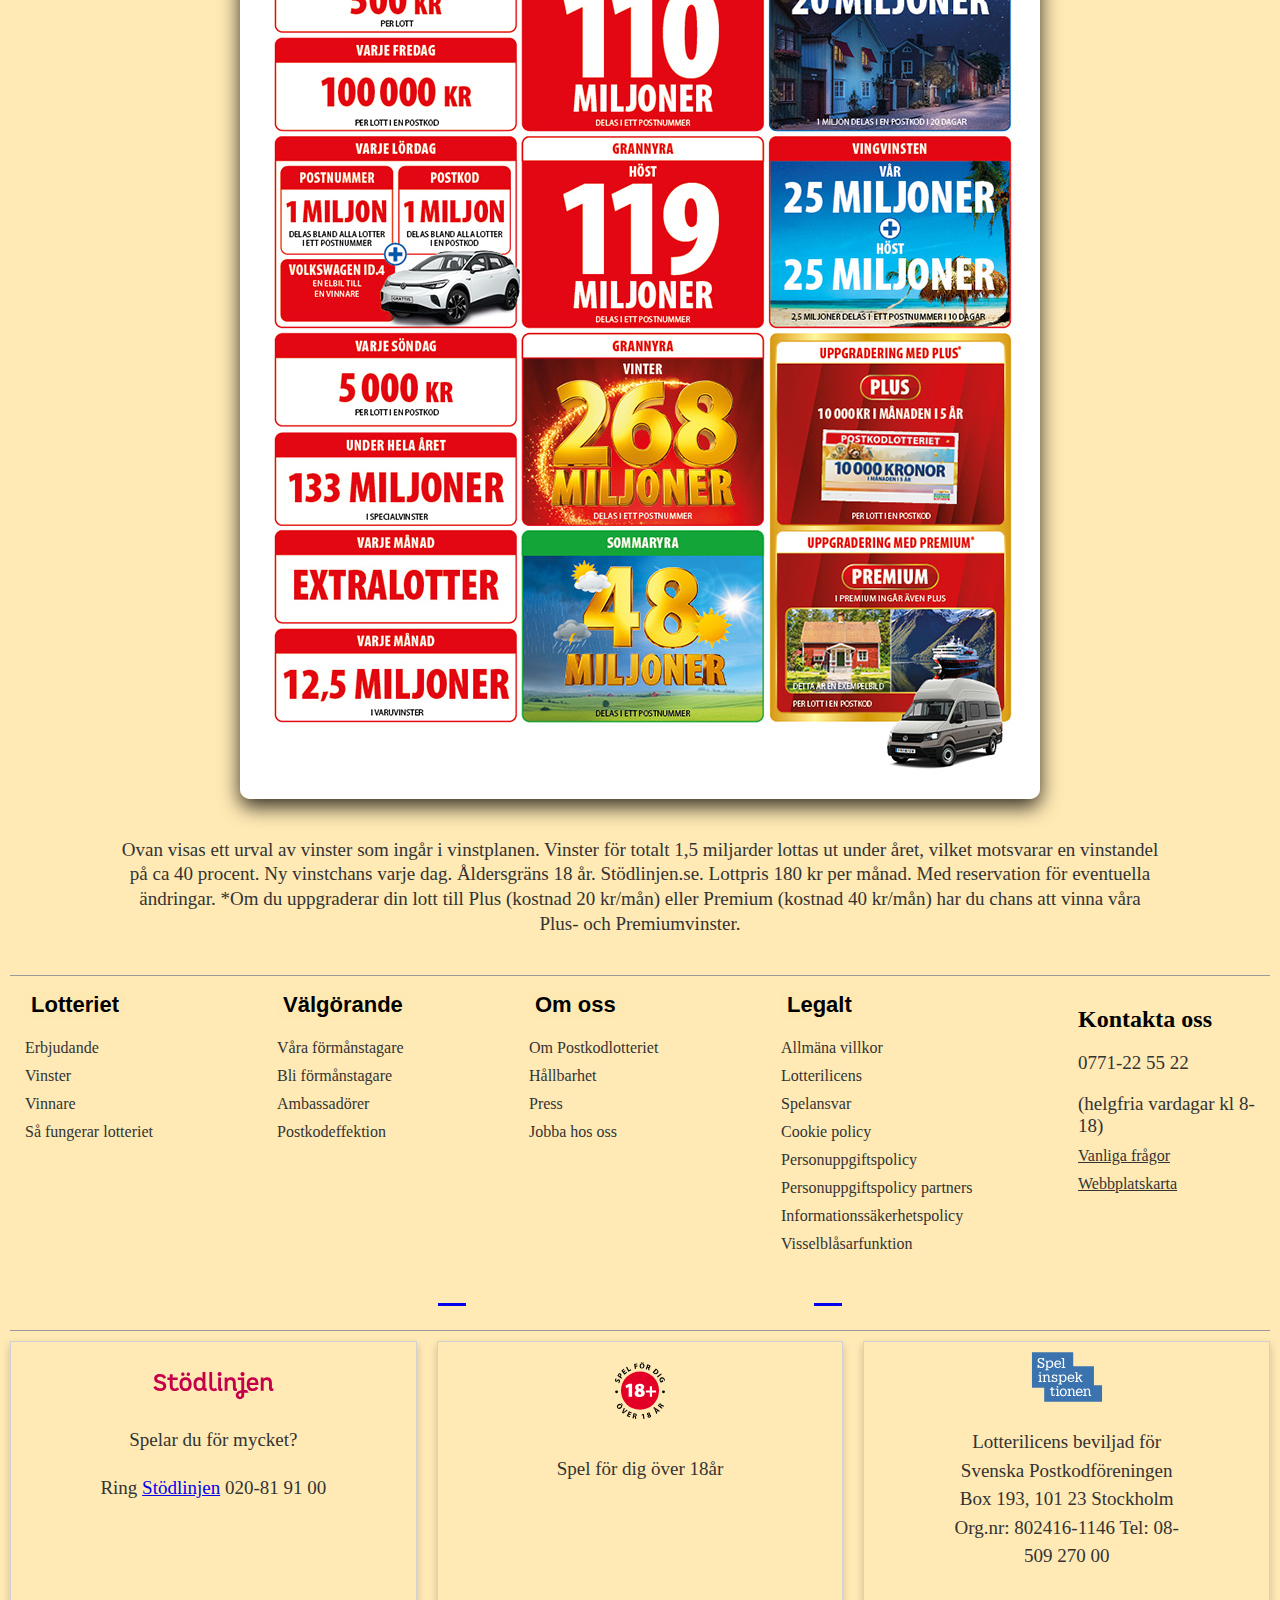
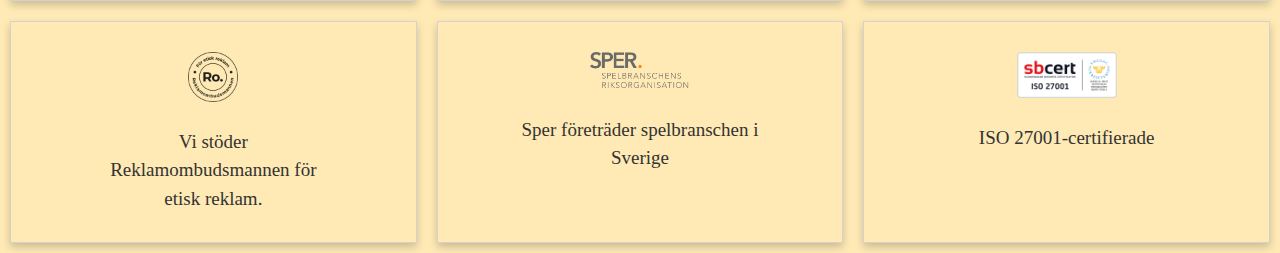
==== commit 3a73cd25: "fixed header" ====
--- a/index.html
+++ b/index.html
@@ -32,10 +32,15 @@
                     <li><a class="hov" href="#">Vinster</a></li>
                     <li><a class="hov" href="#">Vinnare</a></li>
                     <li><a class="hov" href="#">Välgörenhet</a></li>
-                    <li><a class="hov" href="#">TV</a></li>
                     <li><a class="hov" href="#">Kundservice</a></li>
-                    <li><i class="fas fa-user"></i><a href="#" class="login hov">Logga in</a></li>
-                    <li><a class="buy-ticket hov" href="#">Köp lott</a></li>
+                    <li>
+                        <a href="#" class="login hov">
+                          <i class="fas fa-user"></i> Logga in
+                        </a>
+                      </li>
+                      <li>
+                        <a href="#" class="buy-ticket hov">Köp lott</a>
+                      </li>
                     <li><a class="hov" href="#"><i class="fas fa-search"></i></a></li>
                 </ul>
             </nav>
--- a/styles.css
+++ b/styles.css
@@ -28,7 +28,7 @@
 }
 
 body {
-    background-color: #ffe9b3;
+    background-color: #ffeab5;
     margin: 0px;
 }
 header {
@@ -56,6 +56,22 @@
     transform: scale(1.1);
    
 }
+.login {
+    display: inline-flex;
+    align-items: center;
+    white-space: nowrap; /* Prevents "Logga in" from wrapping */
+  }
+  
+  .buy-ticket {
+    display: inline-flex;
+    align-items: center;
+    white-space: nowrap; /* Prevents "Köp lott" from wrapping */
+  }
+  
+  .login i {
+    margin-right: 5px; /* Space between the icon and "Logga in" */
+  }
+  
 .hov:hover{
     color: white;
 }
@@ -114,10 +130,11 @@
     display: flex;
     justify-content: flex-end;
     align-items: center;
+    padding: 23px;
 }
  .logo {
     position: absolute;
-    width: 110px;
+    width: 120px;
     box-shadow: none;
     padding-left: 30px;
     padding-top: 10px;
@@ -437,9 +454,6 @@
 margin: 0;
 }
 
-.logo {
-width: 120px;
-}
 .card {
     width: 100%; 
 }
@@ -718,13 +732,8 @@
         background-color: #feb924; 
         padding-bottom: 20px; 
     }
-.main-header
-{
-padding: 26px;
-}
-    .logo {
-        width: 80px; 
-        padding: 10px; 
+    .main-header {
+        padding: 26px;
     }
     .container {
         flex-direction: column; 
@@ -877,9 +886,7 @@
         flex-direction: column;
         padding: 26px 0; 
     }
-    .logo {
-        width: 80px; 
-    }
+    
     .hero img {
         width: 100%; 
         height: auto; 
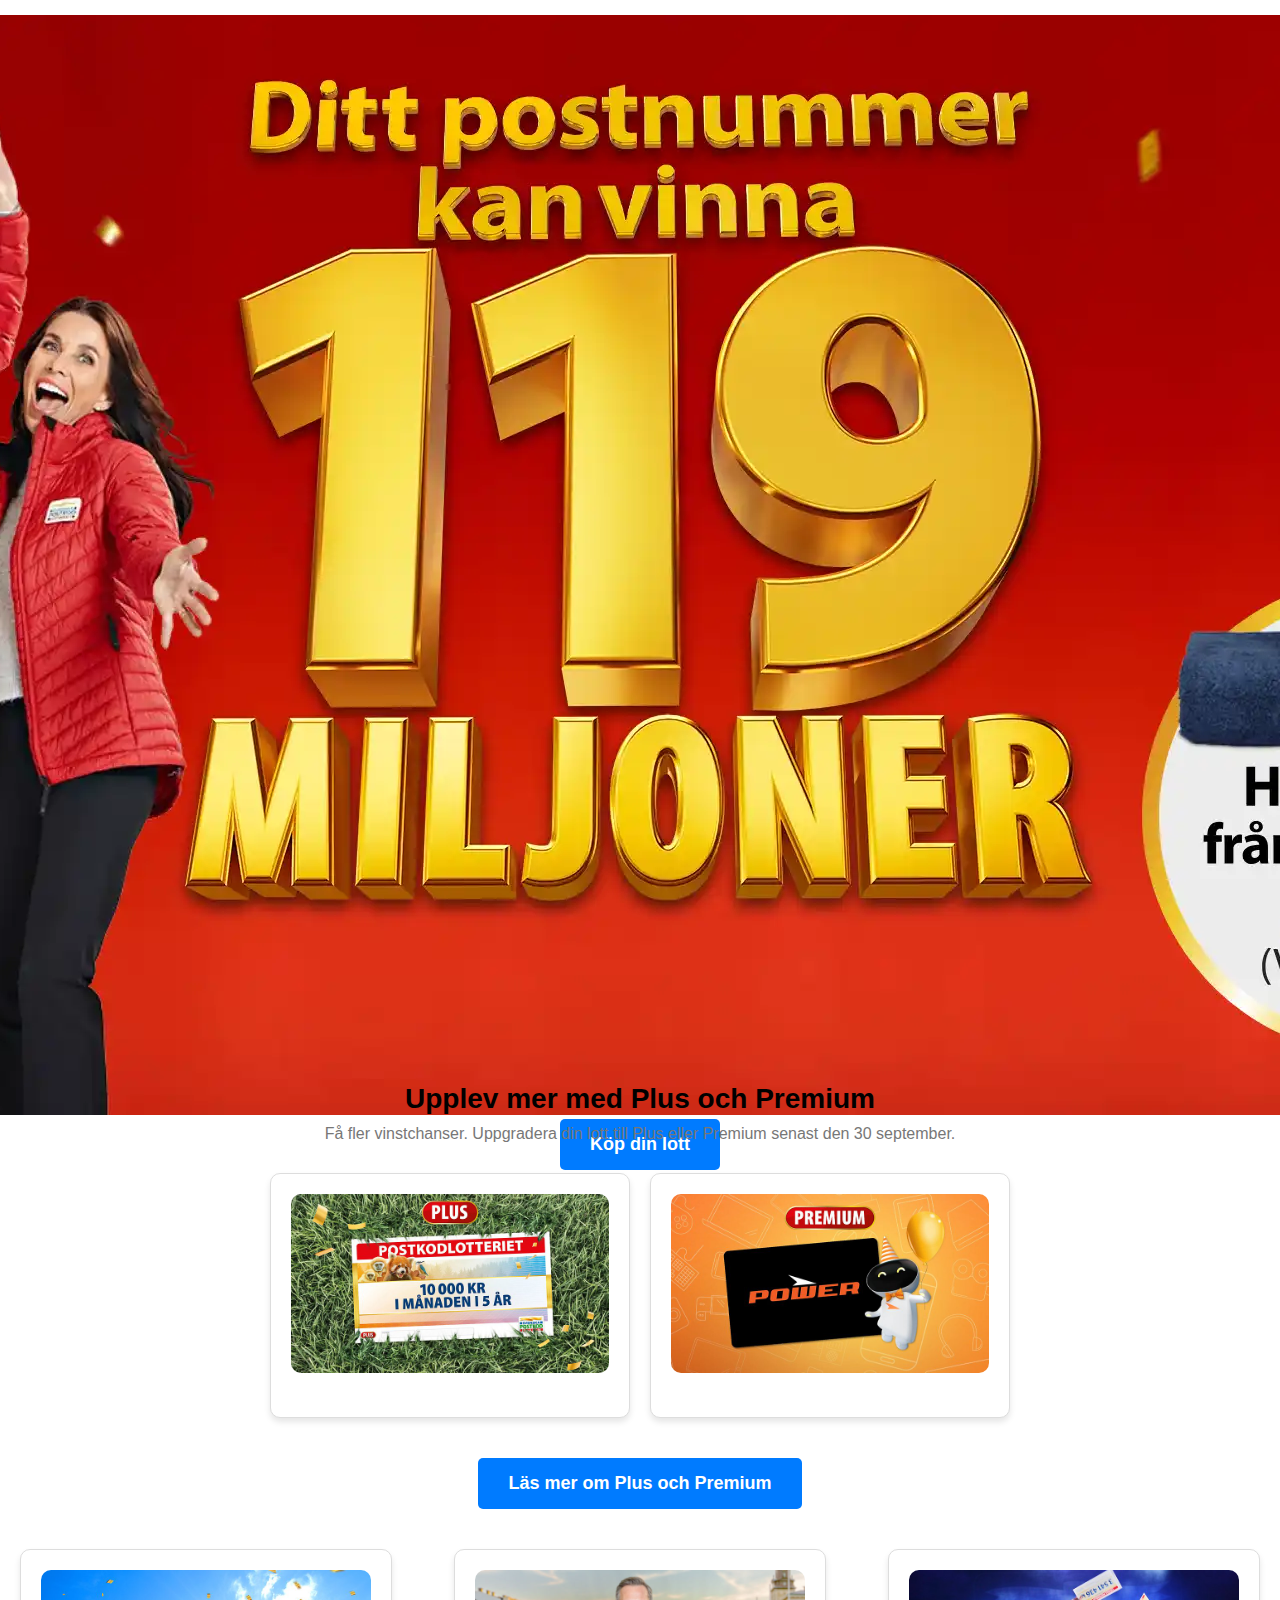
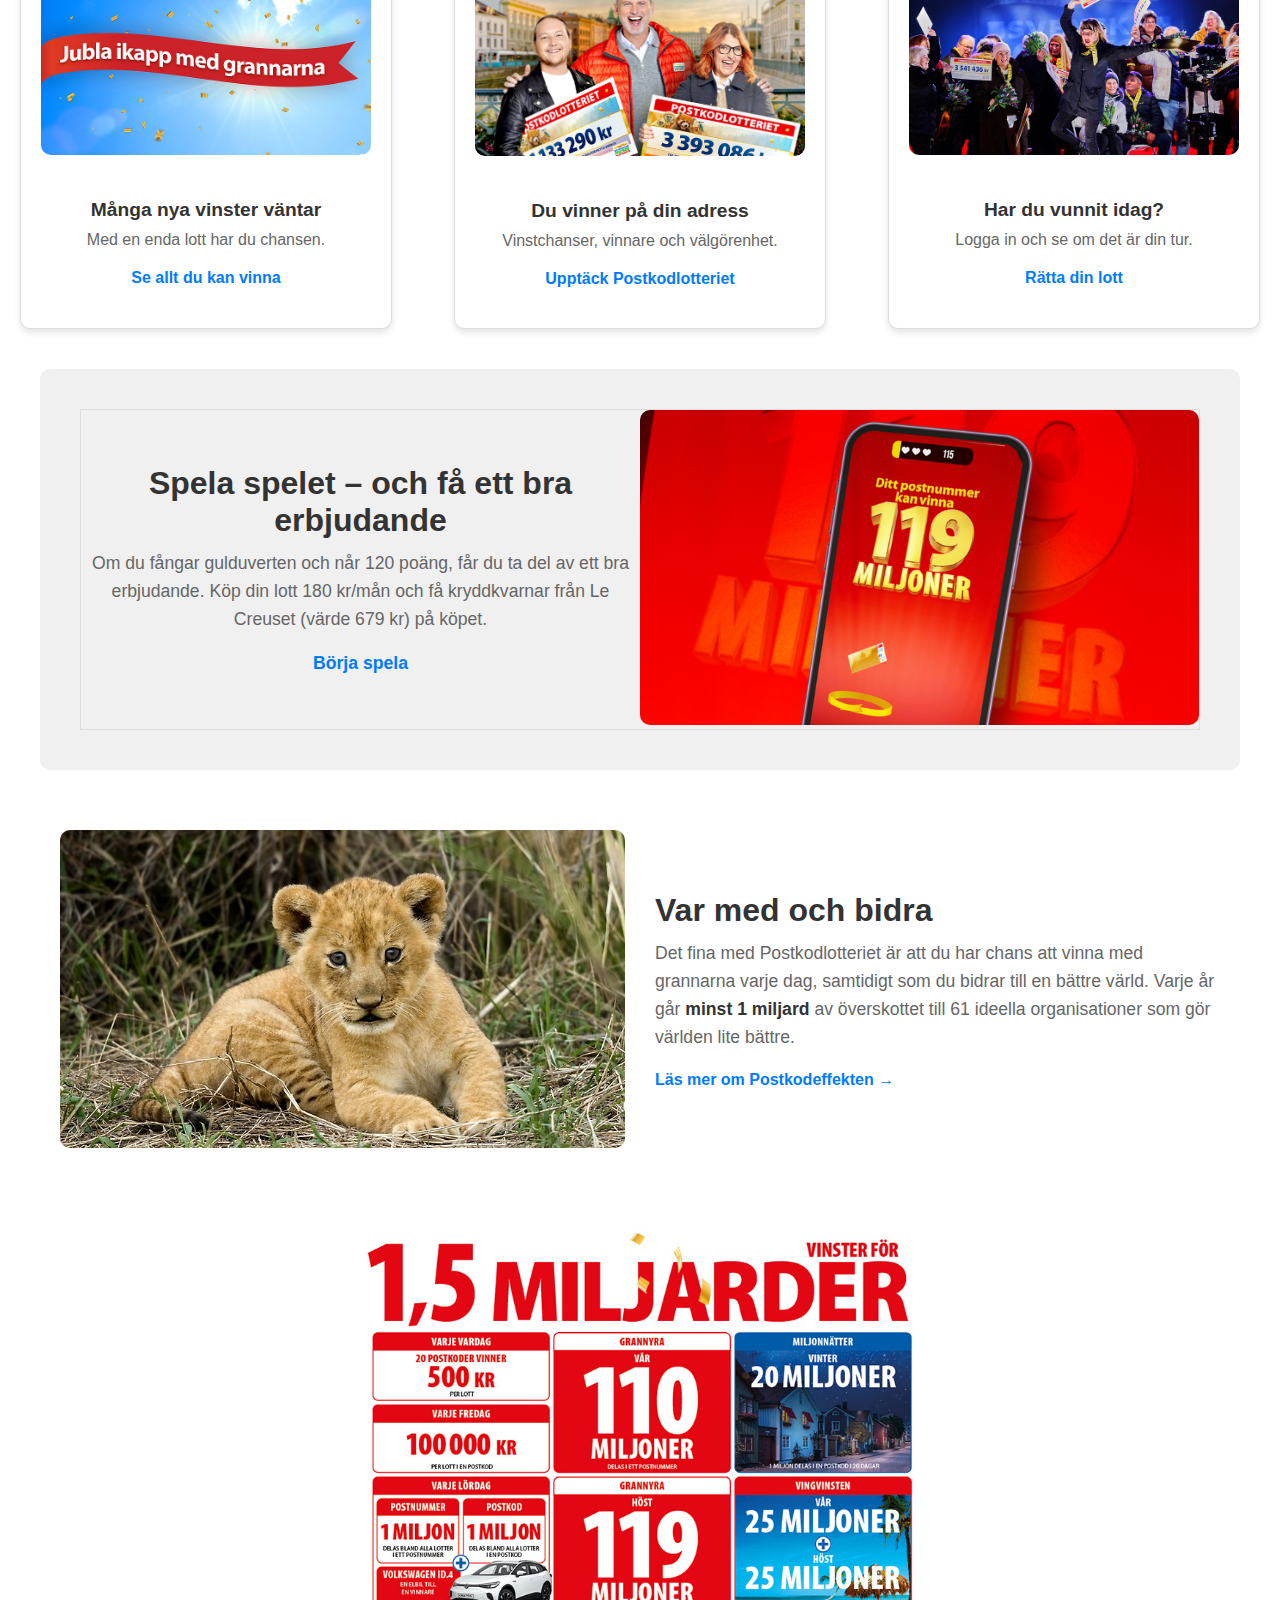
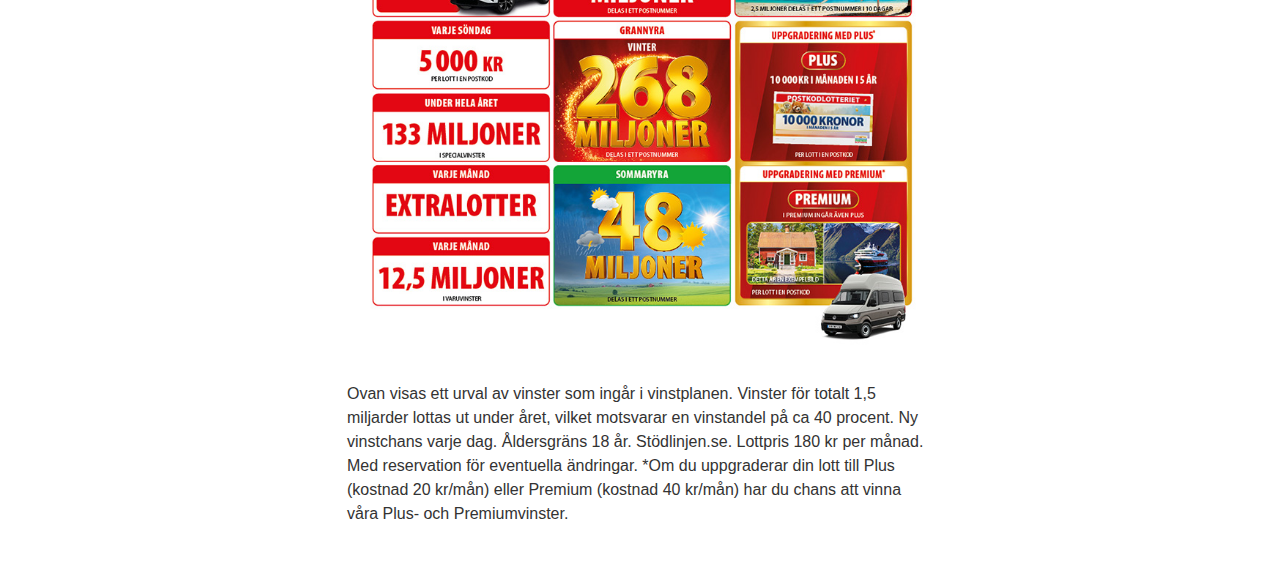
==== commit c7b59a3e: "revert" ====
--- a/index.html
+++ b/index.html
@@ -7,65 +7,51 @@
     <meta http-equiv="X-UA-Compatible" content="ie=edge">
     <title>Svenska Postkodlotteriet</title>
     <link rel="stylesheet" href="styles.css">
-    <link rel="stylesheet" href="https://cdnjs.cloudflare.com/ajax/libs/font-awesome/5.15.3/css/all.min.css">
-    <link rel="preconnect" href="https://fonts.googleapis.com">
-    <link rel="preconnect" href="https://fonts.gstatic.com" crossorigin>
-    <link href="https://fonts.googleapis.com/css2?family=Cinzel:wght@400..900&display=swap" rel="stylesheet">
-    <link rel="stylesheet" href="https://cdnjs.cloudflare.com/ajax/libs/font-awesome/6.6.0/css/all.min.css"
-        integrity="sha512-Kc323vGBEqzTmouAECnVceyQqyqdsSiqLQISBL29aUW4U/M7pSPA/gEUZQqv1cwx4OnYxTxve5UMg5GT6L4JJg=="
-        crossorigin="anonymous" referrerpolicy="no-referrer">
 </head>
 
 <body>
+
     <header>
-        <div>
-            <a href="index.html"><img class="logo" src="images/logo.png" alt="Svenska Postkodlotteriet logo"></a>
+        <div class="logo">
+            <img src="images/logo.png" alt="Svenska Postkodlotteriet logo">
         </div>
-        <div class="main-header">
-            <div class="hamburger" id="hamburger">
-                <i class="fas fa-bars"></i>
+        <nav>
+            <ul>
+                <li><a href="#">Erbjudanden</a></li>
+                <li><a href="#">Lotteriet</a></li>
+                <li><a href="#">Vinster</a></li>
+                <li><a href="#">Vinnare</a></li>
+                <li><a href="#">Välgörenhet</a></li>
+                <li><a href="#">TV</a></li>
+                <li><a href="#">Om oss</a></li>
+                <li><a href="#">Kundservice</a></li>
+            </ul>
+            <div class="user-options">
+                <a href="#">Logga in</a>
+                <a href="#" class="buy-lottery">Köp lott</a>
             </div>
-            <nav id="nav-menu">
-                <ul>
-                    <li><a class="hov" href="Erbjudanden.html">Erbjudanden</a></li>
-                    <li><a class="hov" href="Omlotteriet.html">Lotteriet</a></li>
-                    <li><a class="hov" href="#">Vinster</a></li>
-                    <li><a class="hov" href="#">Vinnare</a></li>
-                    <li><a class="hov" href="#">Välgörenhet</a></li>
-                    <li><a class="hov" href="#">Kundservice</a></li>
-                    <li>
-                        <a href="#" class="login hov">
-                          <i class="fas fa-user"></i> Logga in
-                        </a>
-                      </li>
-                      <li>
-                        <a href="#" class="buy-ticket hov">Köp lott</a>
-                      </li>
-                    <li><a class="hov" href="#"><i class="fas fa-search"></i></a></li>
-                </ul>
-            </nav>
-        </div>
+        </nav>
     </header>
 
-    <div class="hero">
+    <section class="hero">
         <div class="content">
             <div class="left-content">
-                <img class="presenters" src="images/presenters.png" alt="Presenters">
+                <img src="images/presenters.png" alt="Presenters">
+                <button class="cta-button">Köp din lott</button>
             </div>
         </div>
-    </div>
+    </section>
 
     <main>
         <section class="plus-premium-section">
             <h2>Upplev mer med Plus och Premium</h2>
-            <button class="cta-button">Köp din lott</button>
-            <p class="pi">Få fler vinstchanser. Uppgradera din lott till Plus eller Premium senast den 30 september.</p>
+            <p>Få fler vinstchanser. Uppgradera din lott till Plus eller Premium senast den 30 september.</p>
 
             <div class="cards-container">
                 <div class="card plus-card">
                     <img src="images/plus-image.png" alt="Postkodlotteriet Plus">
                 </div>
-                <div class="card premium">
+                <div class="card premium-card">
                     <img src="images/premium-image.png" alt="Postkodlotteriet Premium">
                 </div>
             </div>
@@ -75,43 +61,42 @@
         <div class="container">
             <div class="card">
                 <img src="images/jubla-ikapp.png" alt="Celebrate with neighbors">
-                <div>
+                <div class="content">
                     <h3>Många nya vinster väntar</h3>
-                    <p class="pi">Med en enda lott har du chansen.</p>
-                    <button class="cta-button">Se allt du kan vinna</button>
+                    <p>Med en enda lott har du chansen.</p>
+                    <a href="#">Se allt du kan vinna</a>
                 </div>
             </div>
 
             <div class="card">
                 <img src="images/vinn-adress.png" alt="Win at your address">
-                <div>
+                <div class="content">
                     <h3>Du vinner på din adress</h3>
-                    <p class="pi">Vinstchanser, vinnare och välgörenhet.</p>
-                    <button class="cta-button">Upptäck Postkodlotteriet</button>
+                    <p>Vinstchanser, vinnare och välgörenhet.</p>
+                    <a href="#">Upptäck Postkodlotteriet</a>
                 </div>
             </div>
 
             <div class="card">
                 <img src="images/har-du-vunnit.png" alt="Have you won?">
-                <div>
+                <div class="content">
                     <h3>Har du vunnit idag?</h3>
-                    <p class="pi">Logga in och se om det är din tur.</p>
-                    <button class="cta-button">Rätta din lott</button>
+                    <p>Logga in och se om det är din tur.</p>
+                    <a href="#">Rätta din lott</a>
                 </div>
             </div>
         </div>
 
         <div class="offer-section">
             <div class="offer-content">
-
-                <div class="image-content">
-                    <img class="puff" src="images/Puff.png" alt="Spela spelet och vinn 119 miljoner">
-                </div>
                 <div class="text-content">
                     <h2>Spela spelet – och få ett bra erbjudande</h2>
-                    <p class="pi">Om du fångar gulduverten och når 120 poäng, får du ta del av ett bra erbjudande. Köp din lott 180
+                    <p>Om du fångar gulduverten och når 120 poäng, får du ta del av ett bra erbjudande. Köp din lott 180
                         kr/mån och få kryddkvarnar från Le Creuset (värde 679 kr) på köpet.</p>
-                    <button class="cta-button">Börja spela</button>
+                    <a href="#">Börja spela</a>
+                </div>
+                <div class="image-content">
+                    <img src="images/Puff.png" alt="Spela spelet och vinn 119 miljoner">
                 </div>
             </div>
         </div>
@@ -119,17 +104,17 @@
         <div class="contribution-section">
             <div class="contribution-content">
                 <div class="image-content">
-                    <img class="puff" src="images/lion-cub.png" alt="Lion cub image">
+                    <img src="images/lion-cub.png" alt="Lion cub image">
                 </div>
                 <div class="text-content">
                     <h2>Var med och bidra</h2>
-                    <p class="pi">
+                    <p>
                         Det fina med Postkodlotteriet är att du har chans att vinna med grannarna varje dag, samtidigt
                         som du bidrar till en bättre värld. Varje år går
                         <strong>minst 1 miljard</strong> av överskottet till 61 ideella organisationer som gör världen
                         lite bättre.
                     </p>
-                    <button class="cta-button">Läs mer om Postkodeffekten</button>
+                    <a href="#">Läs mer om Postkodeffekten →</a>
                 </div>
             </div>
         </div>
@@ -139,7 +124,7 @@
                 <img src="images/promo-image.png" alt="Promotions">
             </div>
             <div class="promo-text">
-                <p class="pi">
+                <p>
                     Ovan visas ett urval av vinster som ingår i vinstplanen. Vinster för totalt 1,5 miljarder lottas ut
                     under året,
                     vilket motsvarar en vinstandel på ca 40 procent. Ny vinstchans varje dag. Åldersgräns 18 år.
@@ -152,127 +137,7 @@
             </div>
         </div>
     </main>
-    <footer class="footer">
-        <div class="footer-section">
-            <section class="top-section">
-                <div class="dropdown-container">
-                    <div class="dropdown-btn">
-                        <button class="btn">Lotteriet</button>
-                        <i class="fa-solid fa-angle-down"></i>
-                    </div>
-                    <div class="dropdown-content">
-                        <a href="#">Erbjudande</a>
-                        <a href="#">Vinster</a>
-                        <a href="#">Vinnare</a>
-                        <a href="#">Så fungerar lotteriet</a>
-                    </div>
-                </div>
-                <div class="dropdown-container">
-                    <div class="dropdown-btn">
-                        <button class="btn">Välgörande</button>
-                        <i class="fa-solid fa-angle-down"></i>
-                    </div>
-                    <div class="dropdown-content">
-                        <a href="#">Våra förmånstagare</a>
-                        <a href="#">Bli förmånstagare</a>
-                        <a href="#">Ambassadörer</a>
-                        <a href="#">Postkodeffektion</a>
-                    </div>
-                </div>
-                <div class="dropdown-container">
-                    <div class="dropdown-btn">
-                        <button class="btn">Om oss</button>
-                        <i class="fa-solid fa-angle-down"></i>
-                    </div>
-                    <div class="dropdown-content">
-                        <a href="#">Om Postkodlotteriet</a>
-                        <a href="#">Hållbarhet</a>
-                        <a href="#">Press</a>
-                        <a href="#">Jobba hos oss</a>
-                    </div>
-                </div>
-                <div class="dropdown-container">
-                    <div class="dropdown-btn">
-                        <button class="btn">Legalt</button>
-                        <i class="fa-solid fa-angle-down"></i>
-                    </div>
-                    <div class="dropdown-content">
-                        <a href="#">Allmäna villkor</a>
-                        <a href="#">Lotterilicens</a>
-                        <a href="#">Spelansvar</a>
-                        <a href="#">Cookie policy</a>
-                        <a href="#">Personuppgiftspolicy</a>
-                        <a href="#">Personuppgiftspolicy partners</a>
-                        <a href="#">Informationssäkerhetspolicy</a>
-                        <a href="#">Visselblåsarfunktion</a>
-                    </div>
-                </div>
-                <div class="kontakt-lista">
-                    <div class="kontakt-info">
-                        <h2 class="kontakt-info-item">Kontakta oss</h2>
-                        <p>0771-22 55 22</p>
-                        <p class="kontakt-info-item">(helgfria vardagar kl 8-18)</p>
-                    </div>
-                    <div class="kontakt-links">
-                        <a class="kontakt-info-item" href="#">Vanliga frågor</a>
-                        <a class="kontakt-info-item" href="#">Webbplatskarta</a>
-                    </div>
-                </div>
-                <div class="icons-list">
-                    <a href="#"><i class="fa-brands fa-square-facebook"></i></a>
-                    <a href="#"><i class="fa-brands fa-instagram"></i></a>
-                    <a href="#"><i class="fa-brands fa-youtube"></i></a>
-                    <a href="#"><i class="fa-brands fa-x-twitter"></i></a>
-                </div>
-            </section>
-            <div class="bottom-section">
-                <div class="image-container">
-                    <img class="bottom-image-stödlinjen footerimg" src="images/stodlinjen-logotyp.svg" alt="">
-                    <div class="bottom-section-text">
-                        <p>Spelar du för mycket?</p>
-                        <p>Ring <a class="bottom-section-link" href="#">Stödlinjen</a> 020-81 91 00</p>
-                    </div>
-                </div>
-                <div class="image-container">
-                    <img class="bottom-image-spel footerimg" src="images/spel-for-dig-over-18-ar.svg" alt="">
-                    <div class="bottom-section-text">
-                        <p>Spel för dig över 18år</p>
-                    </div>
-                </div>
-                <div class="image-container">
-                    <img class="bottom-image footerimg" src="images/spelinspektionen.svg" alt="">
-                    <div class="bottom-section-text-spektion">
-                        <p>Lotterilicens beviljad för Svenska Postkodföreningen Box 193, 101 23 Stockholm Org.nr:
-                            802416-1146 Tel: 08-509 270 00</p>
-                    </div>
-                </div>
-                <div class="image-container">
-                    <img class="bottom-image-reklam footerimg" src="images/reklamombudsmannen-logo.png" alt="">
-                    <div class="bottom-section-text-reklam">
-                        <p>Vi stöder Reklamombudsmannen för etisk reklam.</p>
-                    </div>
-                </div>
-                <div class="image-container">
-                    <img class="bottom-image-sper footerimg" src="images/SPER-logo.png" alt="">
-                    <div class="bottom-section-text-reklam">
-                        <p>Sper företräder spelbranschen i Sverige</p>
-                    </div>
-                </div>
-                <div class="image-container">
-                    <img class="bottom-image-sper footerimg" src="images/sb-cert-iso-27001.png" alt="">
-                    <div class="bottom-section-text-reklam">
-                        <p>ISO 27001-certifierade</p>
-                    </div>
-                </div>
-            </div>
-        </div>
-    </footer>
-    <script>
-        document.getElementById('hamburger').addEventListener('click', function () {
-            var navMenu = document.getElementById('nav-menu');
-            navMenu.classList.toggle('show');
-        });
-    </script>
+
 </body>
 
 </html>--- a/styles.css
+++ b/styles.css
@@ -1,122 +1,53 @@
-footer {
-    box-sizing: border-box;
+* {
     margin: 0;
     padding: 0;
-}
-
-:root {
-    --white: #fff;
-    --black: #333;
-    --gray-10: #f2f2f2;
-    --gray-20: #ececec;
-    --gray-30: #d2d2d2;
-    --gray-50: #999;
-    --gray-70: #666;
-    --gray-90: #333;
-    --red-70: #e80023;
-    --red-80: #bb0020;
-    --red-90: #820014;
-    --blue-70: #0074c3;
-    --blue-90: #00498e;
-}
-
-:root {
-    --font-size: 16;
-    --font-scale: 1.25;
-    --font-from-width: 400;
-    --font-to-width: 750;
+    box-sizing: border-box;
+    font-family: Arial, sans-serif;
 }
 
 body {
-    background-color: #ffeab5;
-    margin: 0px;
-}
+    background-color: #f5f5f5;
+}
+
 header {
-    position: sticky;
-    top: 0;
-    width: 100%;
-    z-index: 1000;
-    background-color: #ffe9b3;
-    box-shadow: 0 4px 6px rgba(0, 0, 0, 0.1);
-}
-img {
-    box-shadow: 0px 8px 20px rgba(0, 0, 0, 0.8);
-}
-li {
+    background-color: #ff0000;
+    padding: 10px 0;
+    display: flex;
+    justify-content: space-between;
+    align-items: center;
+    padding-left: 20px;
+    padding-right: 20px;
+}
+
+header .logo img {
+    width: 150px;
+}
+
+nav ul {
+    list-style-type: none;
+    display: flex;
+    gap: 15px;
+    align-items: center;
+}
+
+nav ul li a {
+    text-decoration: none;
+    color: white;
+    font-weight: bold;
     font-size: 18px;
-    transition: transform 0.5s ease;
-    font-weight: bold;
-    padding: 0px 10px;
-     transition: background-color 0.7s ease;
-}
-li:hover {
-    background-color: #015ca9;
+}
+
+.user-options {
+    display: flex;
+    gap: 10px;
+}
+
+.user-options a {
     color: white;
-    border-radius: 20px;
-    transform: scale(1.1);
-   
-}
-.login {
-    display: inline-flex;
-    align-items: center;
-    white-space: nowrap; /* Prevents "Logga in" from wrapping */
-  }
-  
-  .buy-ticket {
-    display: inline-flex;
-    align-items: center;
-    white-space: nowrap; /* Prevents "Köp lott" from wrapping */
-  }
-  
-  .login i {
-    margin-right: 5px; /* Space between the icon and "Logga in" */
-  }
-  
-.hov:hover{
-    color: white;
-}
-.top-bar {
-    background-color: #f5f5f5;
-    display: flex;
-    align-items: center;
-    justify-content: flex-end;
-    padding: 10px 20px;
-    border-bottom: 5px solid #feb924;
-}
-.top-bar .icon {
-    font-size: 20px;
-    color: #1a73e8;
-    margin-right: 10px;
-}
-.top-bar .links {
-    display: flex;
-    gap: 20px;
-}
-.top-bar .links a {
-    text-decoration: none;
     font-size: 18px;
-    color: #1a73e8;
-}
-.top-bar .links a:hover {
-    text-decoration: underline;
-}
-.material-icons {
-    color: blue;
-    font-size: 24px;
-    border: 2px solid blue;
-    border-radius: 50%;
-    padding: 8px;
-    background-color: white;
-}
-.user-options {
-    display: flex;
-    gap: 10px;
-}
-.user-options a {
-    color: #007bff;
-    font-size: 14px;
-    text-decoration: none;
-}
+    text-decoration: none;
+}
+
 .buy-lottery {
     background-color: #00b100;
     padding: 10px 15px;
@@ -125,60 +56,41 @@
     font-weight: bold;
     font-size: 18px;
 }
-.main-header {
-    background-color:#feb924;
-    display: flex;
-    justify-content: flex-end;
-    align-items: center;
-    padding: 23px;
-}
- .logo {
-    position: absolute;
-    width: 120px;
-    box-shadow: none;
-    padding-left: 30px;
-    padding-top: 10px;
-}
-.main-header nav ul {
-    list-style-type: none;
-    display: flex;
-    align-items: center;
-}
-.main-header nav ul a {
-    text-decoration: none;
-    color: rgb(0, 0, 0);
-}
-.hero{
-    display: flex;
-    justify-content: center;
-    border-radius: 10px;
-}
-.text-content {
-    margin-top: 30px;
-}
-.presenters {
-    max-width: 1080px;
-    max-height: fit-content;
-    border-radius: 50px;
-}
+
+.hero {
+    background-image: url('presenters.png'); /* Update path */
+    background-size: cover; /* Ensures the image covers the entire hero section */
+    background-position: center; /* Center the background image */
+    background-repeat: no-repeat; /* Prevents image repetition */
+    height: 100vh; /* Full viewport height */
+    display: flex; /* Use flexbox for centering content */
+    justify-content: center; /* Center content horizontally */
+    align-items: center; /* Center content vertically */
+    text-align: center;
+    color: white; /* Ensures text remains visible on the image */
+    padding: 20px; /* Add padding to prevent text from sticking to the edges */
+}
+
 .cta-button {
-    background-color: #feb924;
-    color: black;
+    background-color: #00b100; /* Green background for the button */
+    color: white; /* White text */
     padding: 15px 25px;
-    margin: 0 0 20px 0;
-    border-radius: 30pc;
-    font-family: cinzel, serif;
+    border-radius: 5px;
     font-size: 20px;
     border: none;
     cursor: pointer;
-    font-weight: bold;
-    transition: background-color 0.7s ease;
-    margin-top: 10px;
-}
+    text-align: center;
+    display: inline-block;
+    font-weight: bold;
+    transition: background-color 0.3s ease; /* Smooth hover effect */
+}
+
 .cta-button:hover {
-    background-color: #015ca9;
-    color: white;
-}
+    background-color: #008f00; /* Darker green on hover */
+}
+
+
+
 .hero .content {
     display: flex;
     justify-content: center;
@@ -186,100 +98,288 @@
     gap: 50px;
     flex-wrap: wrap;
 }
+
+
+/* Anpassning för mindre enheter */
+@media (max-width: 768px) {
+    .hero {
+        background-position: top; /* Aligns the background image more toward the top on smaller screens */
+        padding: 10px; /* Reduce padding for smaller screens */
+    }
+    
+    .hero h1 {
+        font-size: 32px; /* Reduce font size on smaller screens */
+    }
+    
+    .cta-button {
+        font-size: 16px; /* Adjust button font size for smaller screens */
+        padding: 10px 20px; /* Adjust button padding */
+    }
+}
+
+
+@media (max-width: 480px) {
+    .cta-button {
+        width: 100%; /* På mobiler täcker knappen hela bredden */
+        font-size: 16px; /* Justera fontstorleken för mindre skärmar */
+        padding: 10px 15px; /* Minska padding för att passa på små skärmar */
+    }
+}
+
+
+
 .right-content img {
     max-width: 300px;
 }
+
+/* Extra Tweaks */
+.hero h1 {
+    margin-bottom: 20px;
+}
+
+* {
+    margin: 0;
+    padding: 0;
+    box-sizing: border-box;
+    font-family: Arial, sans-serif;
+}
+
+body {
+    background-color: #f5f5f5;
+}
+
 .plus-premium-section {
     text-align: center;
     padding: 40px 20px;
-}
+    background-color: white;
+}
+
 .plus-premium-section h2 {
     font-size: 28px;
     font-weight: bold;
     margin-bottom: 10px;
 }
+
 .plus-premium-section p {
-    color: #333;
-    margin-top: 20px; 
+    color: #777;
+    font-size: 16px;
     margin-bottom: 30px;
 }
+
 .cards-container {
     display: flex;
     justify-content: center;
     gap: 20px;
-    margin-top: 40px;
+    margin-bottom: 40px;
 }
 
 .card {
+    background-color: white;
+    border-radius: 10px;
+    box-shadow: 0 4px 6px rgba(0, 0, 0, 0.1);
+    padding: 20px;
     max-width: 400px;
     transition: transform 0.3s ease;
     text-align: center;
-    margin: 30px;
-}
+}
+
 .card img {
     width: 100%;
-    border-radius: 30pc;
-    margin-bottom: 20px;
-}
+    border-radius: 10px;
+    margin-bottom: 20px;
+}
+
 .card h3 {
     font-size: 20px;
     color: #333;
     font-weight: bold;
 }
+
 .card:hover {
     transform: scale(1.05);
 }
-.puff{
-    text-align: center;
-    border-radius: 30pc;
-    width: 500px;
-   
-}
-.contribution-content{
-    text-align: center;
-}
-.offer-section {
-    text-align: center;
-    padding: 40px;
-}
-.offer-section h2 {
-    font-size: 1.5em;
-    margin-bottom: 20px;
-    margin-top: 30px;
-}
-.offer-section p {
-    color: #333;
-    margin-bottom: 30px;
-    margin-left: 100px;
-    margin-right: 100px;
-}
-.offer-section a {
-    color: #007BFF;
-    text-decoration: none;
-    font-weight: bold;
-    font-size: 1.1em;
-}
-.offer-section a:hover {
-    text-decoration: underline;
+
+.cta-button {
+    background-color: #007bff;
+    color: white;
+    padding: 15px 30px;
+    border-radius: 5px;
+    font-size: 18px;
+    border: none;
+    cursor: pointer;
+    transition: background-color 0.3s ease;
+}
+
+.cta-button:hover {
+    background-color: #0056b3;
+}
+
+/* Responsive */
+@media (max-width: 768px) {
+    .cards-container {
+        flex-direction: column;
+        align-items: center;
+    }
+    
+    .card {
+        max-width: 90%;
+    }
 }
 .container {
     display: flex;
     justify-content: space-between;
     gap: 20px;
-    margin-bottom: 20px;
-}
+    margin-bottom: 40px;
+}
+
+.card {
+    border: 1px solid #ddd;
+    border-radius: 10px;
+    overflow: hidden;
+    width: 30%;
+    box-shadow: 0px 4px 6px rgba(0, 0, 0, 0.1);
+    text-align: center;
+}
+
+.card img {
+    width: 100%;
+    height: auto;
+}
+
 .content {
     padding: 20px;
 }
+
 .content h3 {
     font-size: 1.2em;
     margin-bottom: 10px;
 }
+
 .content p {
-    color: #333;
-    margin-bottom: 20px;
-}
-.promo-section {
+    color: #666;
+    margin-bottom: 20px;
+}
+
+.content a {
+    color: #007BFF;
+    text-decoration: none;
+    font-weight: bold;
+}
+
+.offer-section {
+    text-align: center;
+    background-color: #f9f9f9;
+    padding: 40px;
+    border-radius: 10px;
+}
+
+.offer-section h2 {
+    font-size: 1.5em;
+    margin-bottom: 20px;
+}
+
+.offer-section p {
+    color: #666;
+    margin-bottom: 30px;
+}
+
+.offer-section a {
+    color: #007BFF;
+    text-decoration: none;
+    font-weight: bold;
+    font-size: 1.1em;
+}
+
+.offer-section {
+    padding: 40px;
+    background-color: #f0f0f0;
+  }
+  
+  .offer-content {
+    display: flex;
+    justify-content: space-between;
+    align-items: center;
+    border: 1px solid #ddd;
+  }
+  
+  .text-content {
+    flex: 1;
+    max-width: 50%;
+  }
+  
+  .image-content {
+    flex: 1;
+    max-width: 50%;
+    text-align: right;
+  }
+  
+  .image-content img {
+    max-width: 100%;
+    height: auto;
+    border-radius: 10px;
+  }
+  
+  .contribution-section {
+    background-color: #ffffff;
+    padding: 40px;
+    border-radius: 10px;
+    display: flex;
+    justify-content: center;
+  }
+  
+  .contribution-content {
+    display: flex;
+    align-items: center;
+    max-width: 1200px;
+    width: 100%;
+    gap: 30px;
+  }
+  
+  .image-content {
+    flex: 1;
+    max-width: 50%;
+  }
+  
+  .image-content img {
+    width: 100%;
+    height: auto;
+    border-radius: 10px;
+  }
+  
+  .text-content {
+    flex: 1;
+    max-width: 50%;
+  }
+  
+  .text-content h2 {
+    font-size: 2em;
+    color: #333333;
+    margin-bottom: 10px;
+  }
+  
+  .text-content p {
+    font-size: 1.1em;
+    color: #666666;
+    line-height: 1.6;
+    margin-bottom: 20px;
+  }
+  
+  .text-content strong {
+    font-weight: bold;
+    color: #333333;
+  }
+  
+  .text-content a {
+    color: #007BFF;
+    font-weight: bold;
+    text-decoration: none;
+  }
+  
+  .text-content a:hover {
+    text-decoration: underline;
+  }
+  
+  .promo-section {
     display: flex;
     flex-direction: column;
     align-items: center;
@@ -287,703 +387,96 @@
     text-align: center;
     padding: 20px;
 }
+
 .promo-image img {
     width: 586px;
     height: 750px;
     display: block;
-    margin-top: 20px;
-    border-radius: 50px;
-    text-align: center;
-}
+    margin: 0 auto;
+}
+
 .promo-text {
     margin-top: 20px;
+    width: 586px; /* Matching the width of the image */
+    text-align: left; /* Align the text to the left */
     font-size: 14px;
     color: #333;
 }
+
 .promo-text p {
-    line-height: 1.3;
-    text-align: center;
-}
+    margin: 0;
+    line-height: 1.5;
+}
+
+* {
+    margin: 0;
+    padding: 0;
+    box-sizing: border-box;
+}
+
+body {
+    font-family: Arial, sans-serif;
+    background-color: #fff;
+    padding: 20px;
+}
+
+.offer-section {
+    text-align: center;
+    margin: 20px;
+}
+
+.offer-container {
+    display: flex;
+    justify-content: center;
+    align-items: center;
+    flex-wrap: wrap;
+    max-width: 800px;
+    margin: 0 auto;
+}
+
+.offer-image img {
+    max-width: 100%;
+    height: auto;
+    display: block;
+    margin-right: 20px;
+}
+
+.offer-details {
+    text-align: left;
+    max-width: 400px;
+}
+
+.highlight {
+    color: red;
+    font-weight: bold;
+    font-size: 24px;
+}
+
+.offer-link {
+    display: inline-block;
+    margin-top: 10px;
+    color: #007bff;
+    text-decoration: none;
+    font-weight: bold;
+}
+
+.offer-link:hover {
+    text-decoration: underline;
+}
+
 .small-text {
-    font-size: 16px;
-    color: #333;
+    font-size: 12px;
+    color: #666;
     margin-top: 10px;
 }
+
 h1 {
     font-size: 36px;
     color: #333;
     margin-bottom: 20px;
 }
-.pi {
-    font-size: 19px;
+
+p {
+    font-size: 16px;
     color: #333;
-    margin-left: 100px;
-    margin-right: 100px;
-}
-p {
-    font-size: 19px;
-    color: #333;
-}
-.restyle {
-    border-radius: 10%;
-    width: 400px;
-}
-.style {
-    border-radius: 50%;
-    width: 400px;
-}
-.offer-details {
-    margin-top: 40px;
-}
-.offer-container {
-    display: flex;
-    justify-content:space-around;
-    align-items: center;
-    margin: 0px 150px;
-}
-.erb {
-    margin-bottom: 40px;
-}
-
-.hamburger {
-    display: none;
-    font-size: 24px;
-    cursor: pointer;
-}
-
-#nav-menu {
-    display: flex;
-}
-header {
-    position: sticky;
-    top: 0;
-    width: 100%;
-    z-index: 1000;
-    background-color: white;
-    box-shadow: 0 4px 6px rgba(0, 0, 0, 0.1);
-}
-.hamburger {
-    display: none;
-    font-size: 24px;
-    cursor: pointer;
-    position: absolute;
-    right: 20px;
-    top: 15px;
-}
-
-#nav-menu {
-    display: flex;
-}
-.card {
-    max-width: 400px;
-    text-align: center;
-    transition: transform 0.3s ease;
-    margin: 20px;
-    flex: 1;
-}
-.card img {
-    width: 100%;
-    border-radius: 20px;
-    margin-bottom: 20px;
-}
-.card h3 {
-    font-size: 20px;
-    color: #333;
-    font-weight: bold;
-}
-.card p {
-    color: #333;
-    margin-bottom: 20px;
-}
-.plus-premium-section {
-    text-align: center;
-    padding: 40px 20px;
-}
-
-.cards-container {
-    display: flex;
-    justify-content: center; 
-    gap: 20px;
-    margin-top: 40px;
-}
-
-.card {
-    max-width: 400px;
-    text-align: center;
-    transition: transform 0.3s ease;
-    margin: 30px;
-    flex: 1;
-}
-.card img {
-    width: 100%; 
-    border-radius: 20px; 
-}
-.card {
-    width: 100%; 
-}
-.card img {
-    width: 100%;
-    border-radius: 10px; 
-}
-.hero {
-display: flex;
-justify-content: center;
-align-items: center;
-padding: 0; 
-margin: 0; 
-width: 100%; 
-}
-.hero img {
-width: 100%; 
-height: auto; 
-object-fit: cover; 
-max-width: 100%; 
-display: block; 
-}
-.hero img {
-    width: 100%; 
-    height: auto; 
-}
-
-header {
-position: sticky;
-top: 0;
-width: 100%;
-z-index: 1000;
-box-shadow: 0 4px 6px rgba(0, 0, 0, 0.1);
-margin: 0;
-}
-
-.card {
-    width: 100%; 
-}
-.card img {
-    width: 100%; 
-    border-radius: 5px; 
-}
-.i.fas {
-margin-top: 15px;
-}
-
-.promo-image img {
-width: 100%; 
-max-width: 100%; 
-height: auto; 
-display: block; 
-border-radius: 20px; 
-margin: 0 auto; 
-}
-.promo-image img {
-    width: 100%; 
-    max-width: 100%;
-    height: auto;
-    border-radius: 10px; 
-    margin: 0 auto; 
-}
-
-.puff img {
-width: 100%; 
-max-width: 100%; 
-height: auto; 
-display: block; 
-border-radius: 20px; 
-margin: 0 auto; 
-}
-.puff img {
-    width: 100%; 
-    max-width: 100%;
-    height: auto;
-    border-radius: 10px; 
-    margin: 0 auto; 
-}
-  
-  #nav-menu.show a {
-    font-size: 12px; 
-    padding: 8px 3px; 
-}
-.main-header nav ul li {
-    flex: 1; 
-}
-.offer-container {
-display: flex;
-justify-content: space-around;
-align-items: center;
-margin: 0px 150px;
-}
-
-
-.top-section {
-    display: grid;
-    margin: 0 10px;
-    border-bottom: 1px solid var(--gray-50);
-    border-top: 1px solid var(--gray-50);
-}
-
-.dropdown-container {
-    /* background-color: lightgreen; */
-    margin: 10px 50px;
-}
-
-.dropdown-btn {
-    /* background-color: lightcyan; */
-    position: relative;
-}
-
-.btn {
-    border: none;
-    background-color: #ffe9b3;
-    margin-left: 10px;
-    font-size: 22px;
-    font-weight: bold;
-    margin: 10px;
-}
-
-.dropdown-btn i {
-    /* background-color: #00498e; */
-    position: absolute;
-    top: 25%;
-    right: 20px;
-    font-size: 20px;
-}
-
-.dropdown-content {
-    display: none;
-}
-
-.dropdown-container:hover .dropdown-content{
-    display: block;
-}
-
-.dropdown-content a {
-    text-decoration: none;
-    margin: 5px 10px;
-    display: block;
-    border-radius: 5px;
-    /* margin-top: 10px; */
-    color: var(--black);
-    font-size: 16px;
-    /* background-color: #ffffff; */
-    padding: 12px;
-}
-
-.dropdown-content a:hover {
-    cursor: pointer;
-    text-decoration: underline;
-}
-
-.kontakt-lista {
-    margin-left: 50px;
-    padding: 10px;
-}
-
-.kontakt-info-item {
-    margin-bottom: 10px;
-}
-
-.kontakt-links a {
-    display: block;
-    color: var(--black);
-}
-
-.icons-list {
-    margin: 0 50px 50px;
-    display: flex;
-    justify-content: space-between;
-}
-
-.icons-list {
-    font-size: 36px;
-}
-
-/* bottom section style */
-.bottom-section {
-    display: grid;
-    margin-top: 50px;
-}
-
-.image-container {
-    /* background-color: lightgreen; */
-    margin: 10px 20px;
-    text-align: center;
-    line-height: 1.5;
-    border-bottom: 1px solid var(--gray-30);
-}
-
-.bottom-image-spel {
-    margin-top: 10px;
-    margin-bottom: 10px;
-    width: 50px;
-}
-
-.bottom-section-text-spektion {
-    margin: 0 80px;
-}
-
-.bottom-image-reklam {
-    width: 50px;
-}
-
-.bottom-section-text-reklam {
-    margin: 0 80px;
-}
-
-.bottom-image-sper {
-    width: 100px;
-}
-
-.footerimg {
-    box-shadow: none;
-}
-/* för Ipad */
-@media (min-width: 769px) {
-    .top-section {
-        display: grid;
-        grid-template-columns: repeat(5, 1fr);
-    }
-
-    .dropdown-container {
-        margin: 5px;
-    }
-
-    .dropdown-content {
-        display: block;
-    }
-
-    .dropdown-content a {
-        margin: 10px 10px;
-        padding: 0;
-    }
-
-    .icons-list {
-        grid-column: 1 / span 5;
-    }
-
-    .icons-list {
-        margin: 0 80px 20px;
-    }
-
-    .dropdown-btn i {
-        /* background-color: #00498e;
-        position: absolute;
-        top: 25%;
-        right: 20px;
-        font-size: 20px; */
-        display: none;
-    }
-
-    /* bottom section  */
-    .image-container {
-        /* background-color: lightgreen; */
-        margin: 10px;
-        padding: 10px 0;
-        text-align: center;
-        border: 1px solid var(--gray-30);
-        box-shadow: 0 4px 8px 0 rgba(0, 0, 0, 0.2);
-    }
-
-    .bottom-section {
-        display: grid;
-        grid-template-columns: repeat(2, 1fr);
-        margin:0;
-    }
-
-    .bottom-image-stödlinjen {
-        margin-top: 20px;
-    }
-
-    .bottom-image-reklam {
-        margin-top: 20px;
-    }
-    
-}
-
-/* för dator */
-@media (min-width: 1024px) {
-    .bottom-section {
-        display: grid;
-        grid-template-columns: repeat(3, 1fr);
-        margin:0;
-    }
-
-    .dropdown-btn i {
-        /* background-color: #00498e;
-        position: absolute;
-        top: 25%;
-        right: 20px;
-        font-size: 20px; */
-        display: none;
-    }
-
-    .bottom-image-sper {
-        margin-top: 20px;
-    }
-
-}
-
-
-@media (max-width: 1024px) {
-    
-.hero img {
-        width: 100%; 
-        height: auto; 
-    }
-    
-    header {
-        background-color: #feb924; 
-        padding-bottom: 20px; 
-    }
-    .main-header {
-        padding: 26px;
-    }
-    .container {
-        flex-direction: column; 
-    }
-    .container {
-        display: flex;
-        justify-content: center;
-        align-items: center;
-        gap: 20px;
-        margin-bottom: 20px;
-    }
-    .card {
-        width: 90%; 
-        margin-bottom: 20px;
-    }
-    .card img {
-        width: 100%; 
-        max-width: 100%; 
-    }
-    .promo-image img {
-        width: 90%; 
-        max-width: 90%; 
-        height: auto; 
-        margin: 0 auto; 
-    }
-    .puff img {
-        width: 90%; 
-        max-width: 90%; 
-        height: auto; 
-        margin: 0 auto; 
-    }
-
-    #nav-menu.show {
-        display: flex;
-    }
-    .main-header nav ul {
-        flex-direction: column;
-        width: 100%;
-        text-align: center;
-    }
-    .main-header nav ul li {
-        width: 100%;
-        padding: 15px 0;
-    }
- 
-     .hamburger {
-        display: block;
-        margin-top: 10px;
-        margin-right: 20px;
-    }
-    #nav-menu {
-        display: none;
-        flex-direction: row; 
-        background-color: #feb924;
-        position: absolute;
-        top: 70px; 
-        left: 0;
-        width: 100%;
-        box-shadow: 0px 12px 15px rgba(0, 0, 0, 0.8);
-    }
-    #nav-menu.show {
-        display: flex;
-        flex-direction: row; 
-        justify-content: space-between; 
-        flex-wrap: wrap; 
-    }
-    .main-header nav ul {
-        flex-direction: row; 
-        width: 100%;
-        justify-content: space-between; 
-        padding: 0;
-        margin: 0;
-    }
-    .main-header nav ul li {
-        width: auto; 
-        text-align: center;
-        padding: 0;
-        margin: 0;
-        flex: 1; 
-    }
-    #nav-menu.show a {
-        display: inline-block;
-        margin: 0; 
-        padding: 10px 5px; 
-        font-size: 12px; 
-    }
-    .logo {
-        position: absolute;
-        width: 80px;
-        padding-left: 30px;
-        padding-top: 10px;
-    }
-    .offer-container {
-        flex-direction: column; 
-        margin: 0 20px; 
-    }
-    .offer-image img {
-        width: 40%; 
-        margin-bottom: 20px; 
-    }
-    .offer-details {
-        text-align: center; 
-        margin-top: 20px;
-    }
-}
-
-@media (max-width: 768px) {
-    .offer-container {
-        flex-direction: column; 
-        margin: 0 10px; 
-    
-    }
-    .offer-image img {
-        width: 40%; 
-        margin-bottom: 20px;
-    }
-    .offer-details {
-        text-align: center; 
-        margin-top: 20px;
-    }
-    .puff img {
-        width: 80%; 
-        max-width: 80%; 
-        height: auto; 
-        margin: 0 auto; 
-    }
-    .promo-image img {
-        width: 80%; 
-        max-width: 80%; 
-        height: auto; 
-        margin: 0 auto; 
-    }
-    .container {
-        flex-direction: column; 
-        align-items: center;
-    }
-    .card {
-        width: 90%; 
-        margin-bottom: 20px;
-        margin: 10px 0;
-    }
-    .card img {
-        width: 100%; 
-        border-radius: 10pc; 
-    }
-    header {
-        padding-bottom: 20px;
-    }
-    .main-header {
-        flex-direction: column;
-        padding: 26px 0; 
-    }
-    
-    .hero img {
-        width: 100%; 
-        height: auto; 
-    }
-    .cards-container {
-        flex-direction: column; 
-        align-items: center; 
-    }
-
-.card img {
-        width: 100%; 
-        max-width: 100%; 
-    }
-    .hamburger {
-        display: block;
-        margin-top: 10px;
-        margin-right: 20px;
-    }
-    #nav-menu {
-        display: none;
-        flex-direction: column;
-        background-color: #feb924;
-        position: absolute;
-        top: 70px; 
-        left: 0;
-        width: 100%;
-        box-shadow: 0px 12px 15px rgba(0, 0, 0, 0.8);
-    }
-    #nav-menu.show {
-        display: flex;
-    }
-    
-    .main-header nav ul {
-        flex-direction: column;
-        width: 100%;
-    }
-    .main-header nav ul li {
-        width: 100%;
-        text-align: center;
-    }
-    .logo {
-        position: absolute;
-        width: 80px;
-        padding-left: 30px;
-        padding-top: 10px;
-    }
-    .card img {
-        width: 100%; 
-        max-width: 100%; 
-    }
-    .card h3 {
-        font-size: 18px;
-    }
-    .card p {
-        font-size: 16px;
-    }
-}
-@media (max-width: 480px) {
-    .container {
-        padding: 10px;
-    }
-    .puff {
-        width: 250px;
-    }
-    .offer-section{
-        padding: 0px;
-    }
-    .card {
-        width: 100%;
-    }
-    .text-content p {
-        margin: 5px;
-    }
-    .promo-text p {
-        margin: 5px;
-    }
-    .card img {
-        border-radius: 10px; 
-    }
-    .card h3 {
-        font-size: 16px;
-    }
-    .plus-premium-section p {
-        margin: 5px;
-    }
-    .card p {
-        font-size: 14px;
-        margin: 5px;
-    }
-    .cta-button{
-        padding: 10px;
-        font-size: 15px;
-    }
-    .content{
-        padding: 5px;
-    }
-    .presenters{
-    border-radius: 10px;
-    }
-}+}
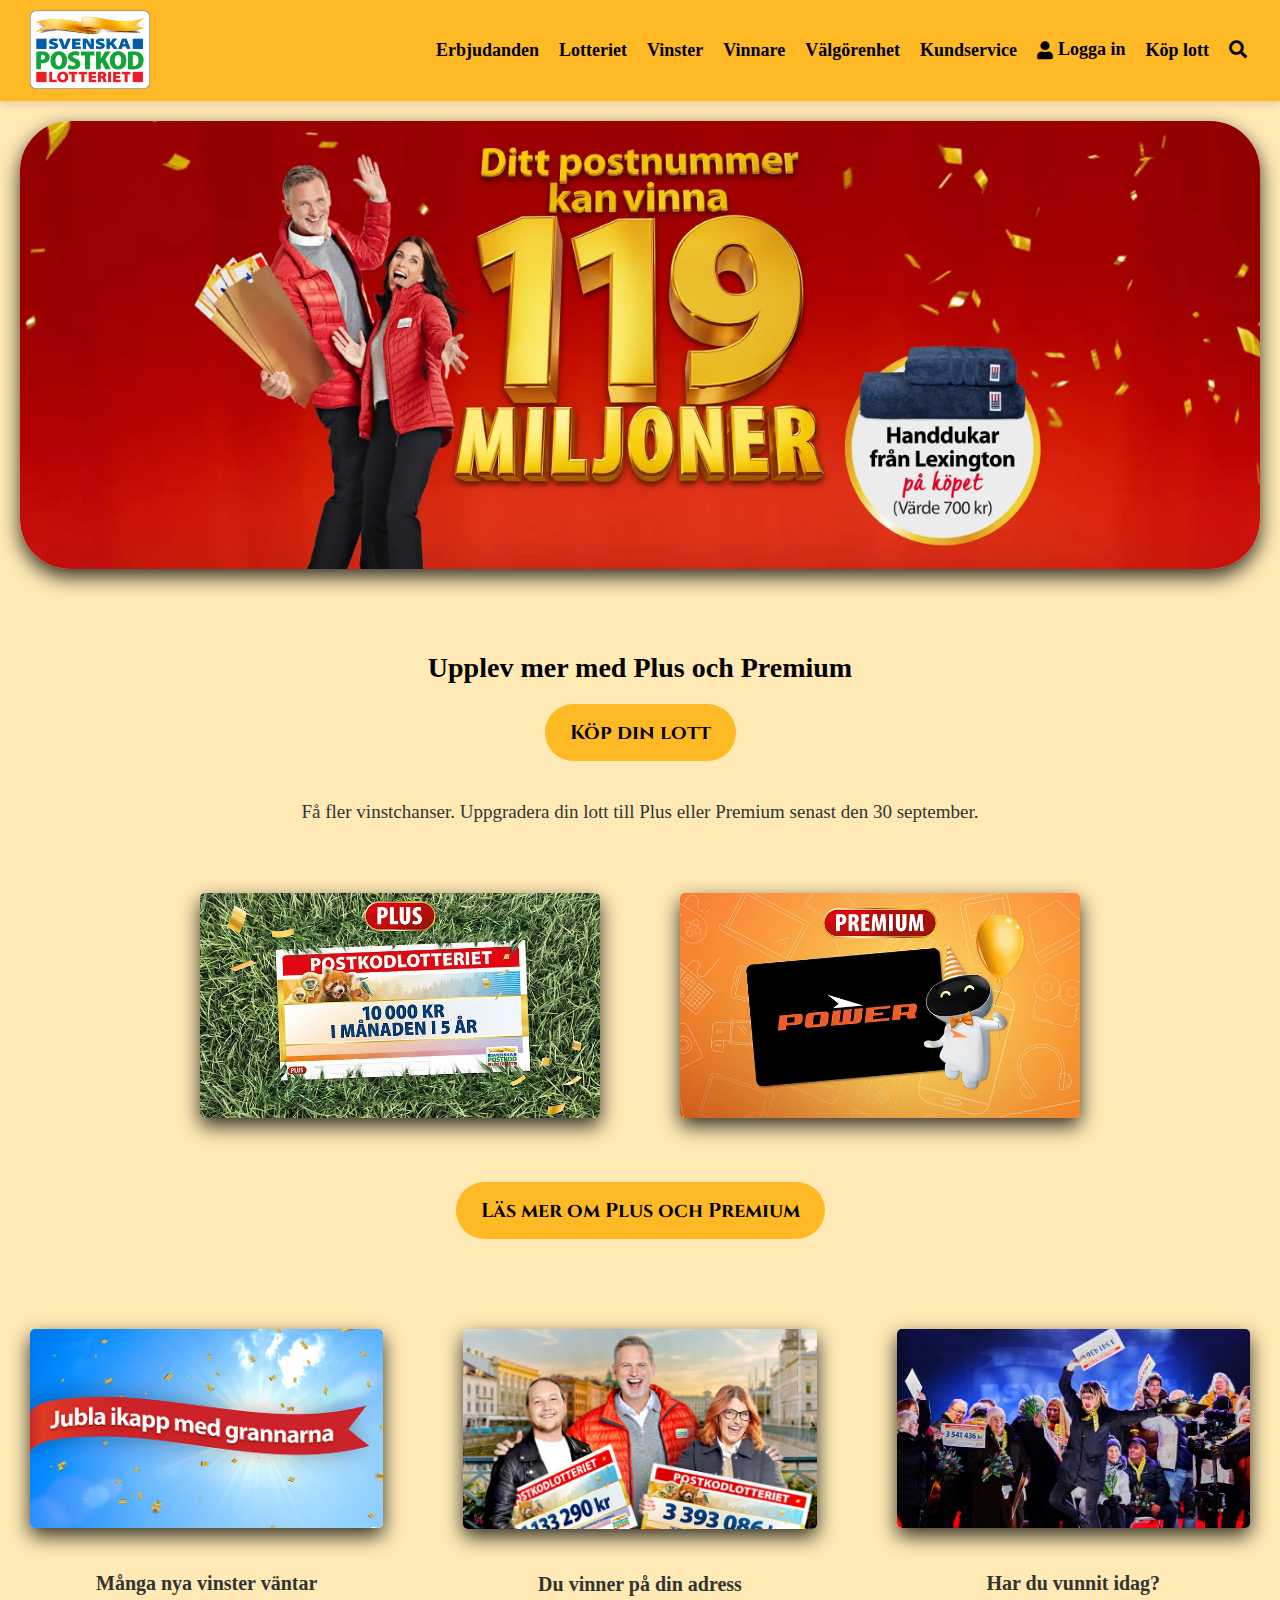
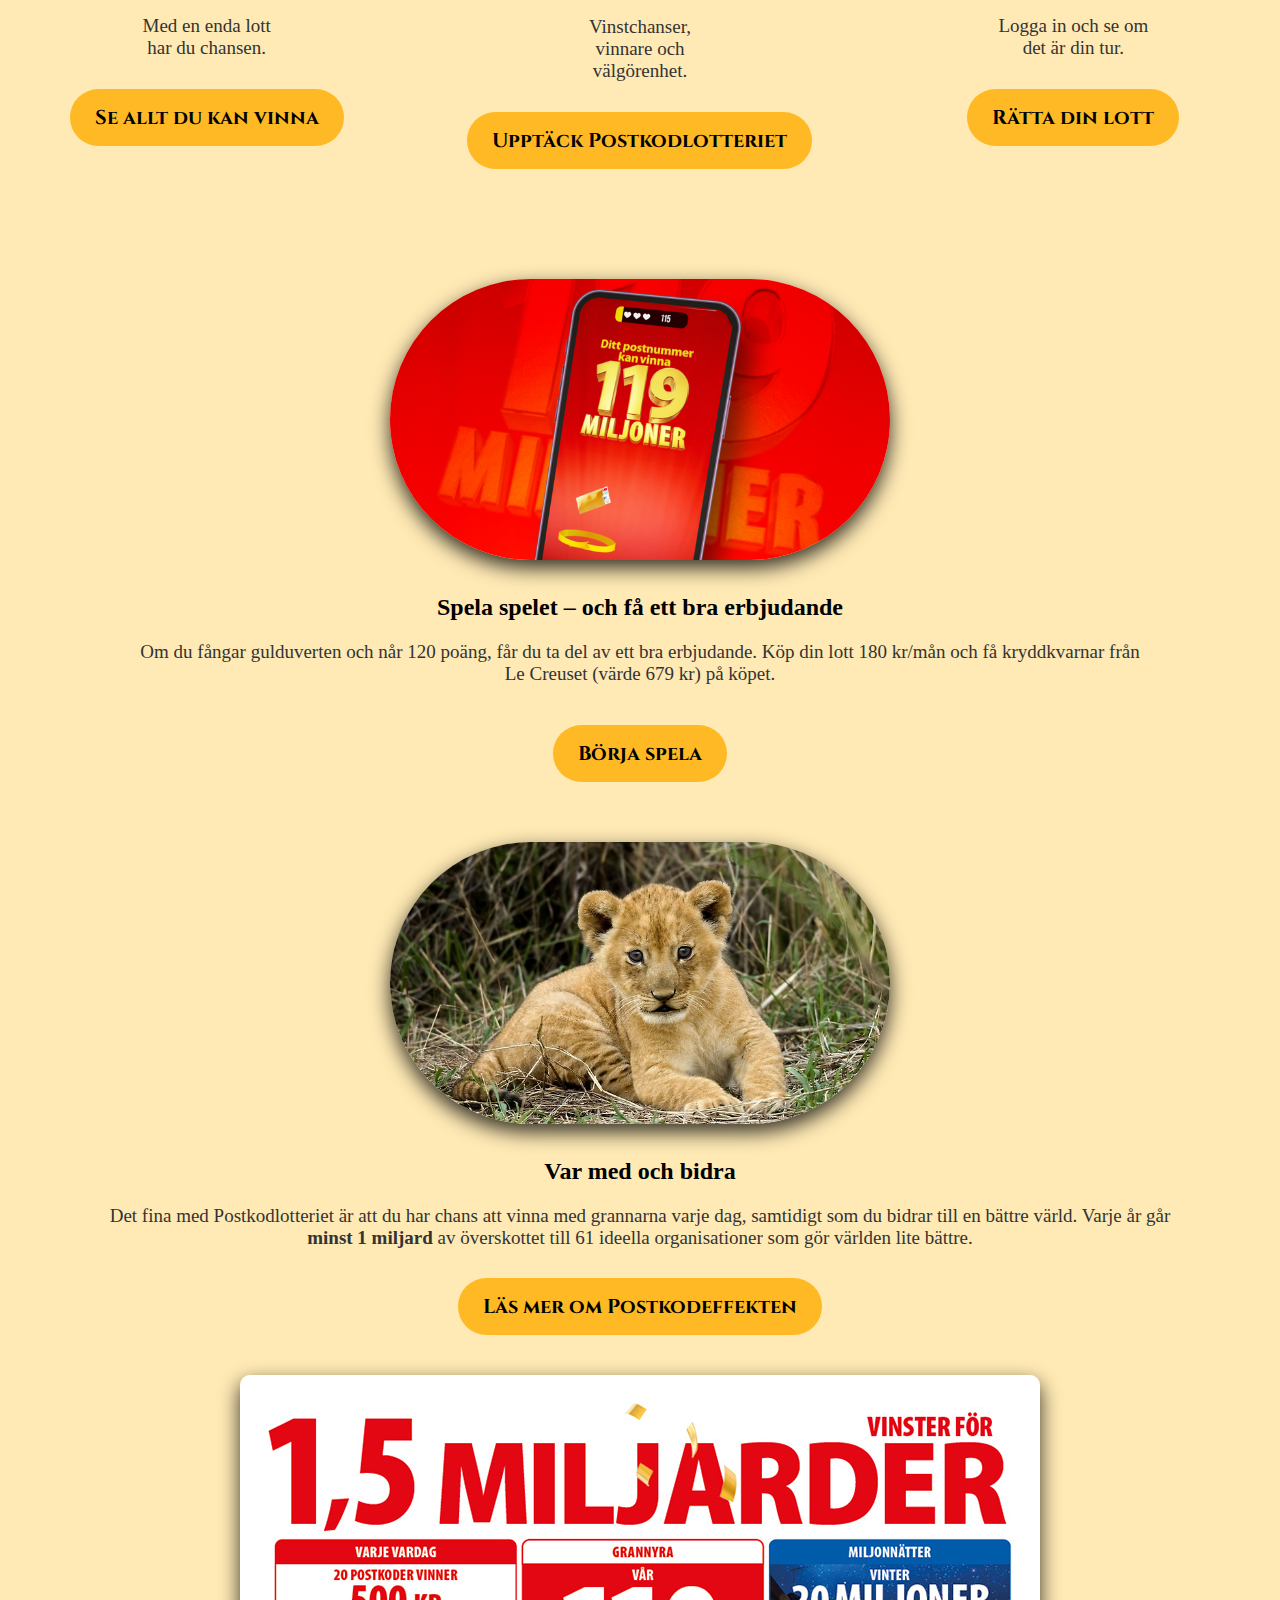
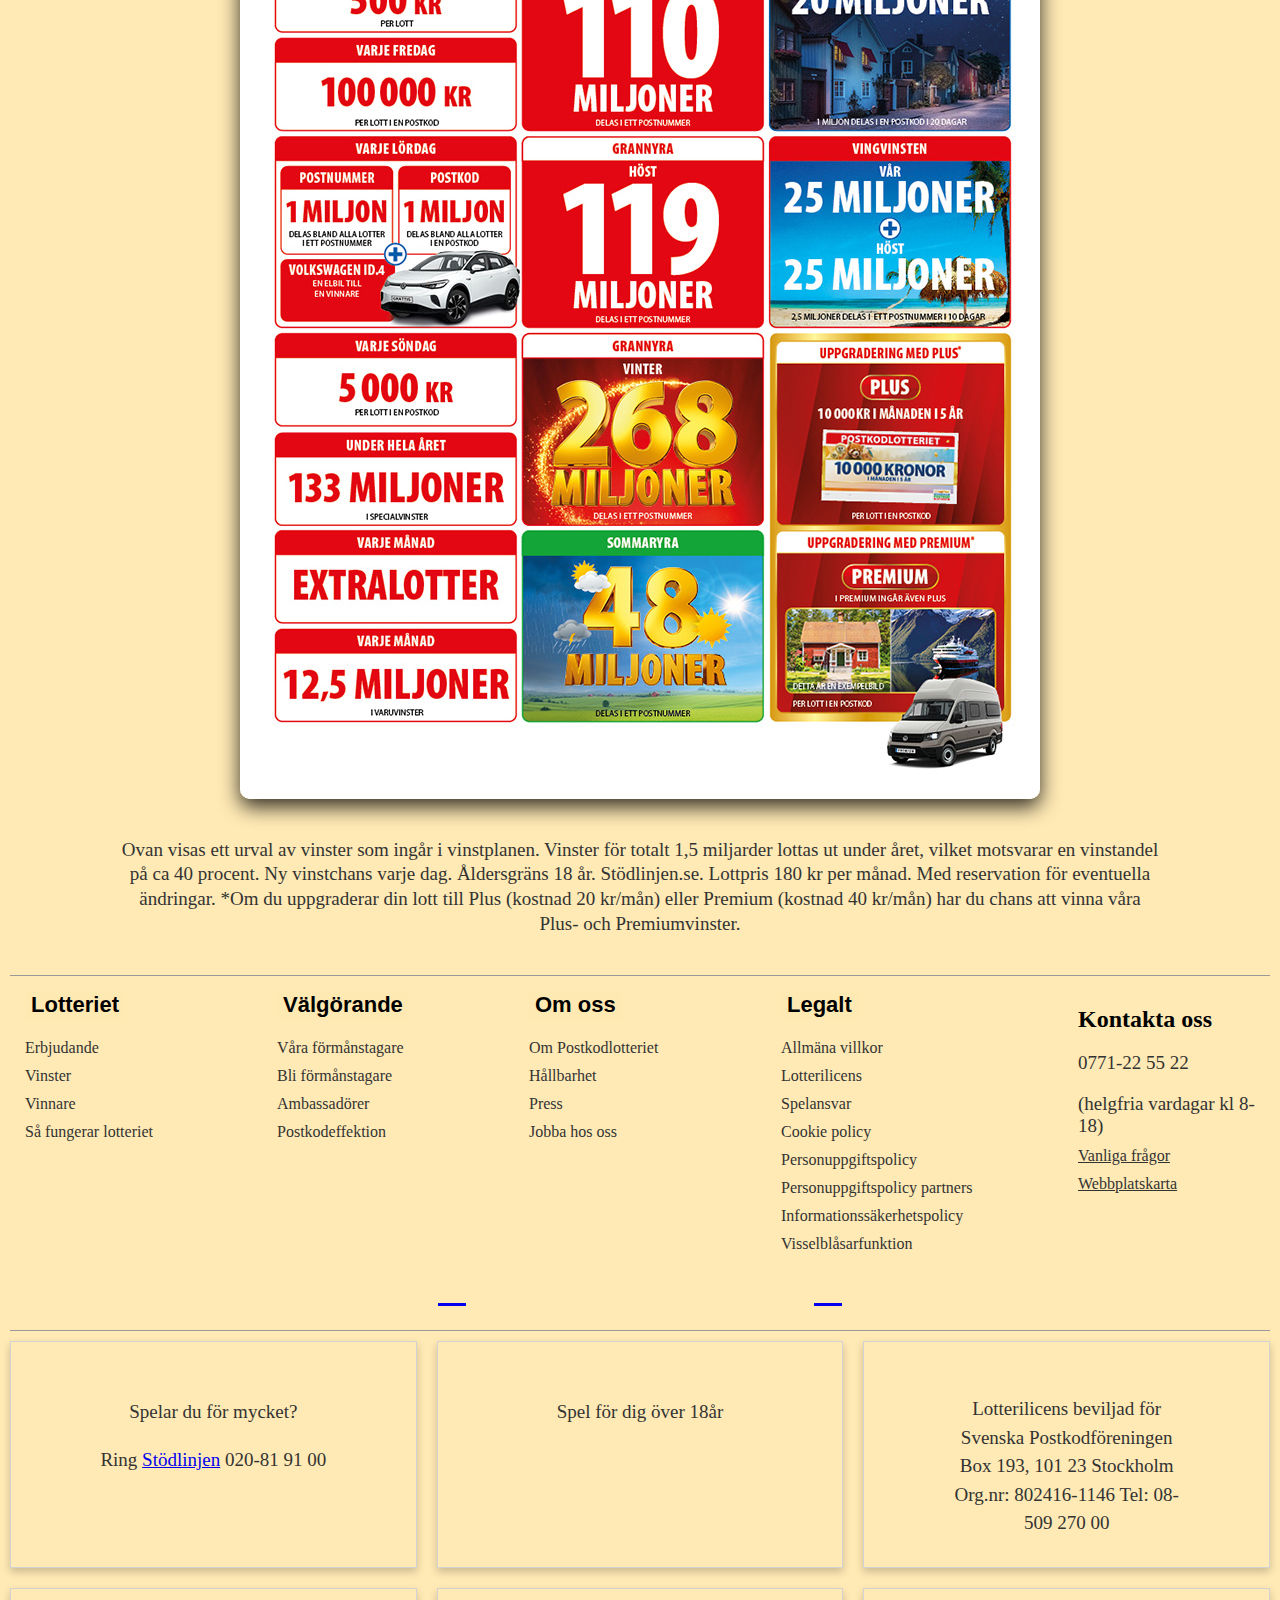
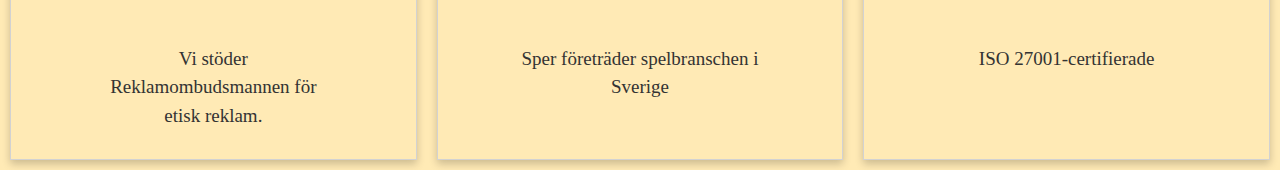
==== commit 7093efb9: "fix merge" ====
--- a/index.html
+++ b/index.html
@@ -1,57 +1,70 @@
 <!DOCTYPE html>
-<html lang="sv">
-
+<h
 <head>
     <meta charset="UTF-8">
     <meta name="viewport" content="width=device-width, initial-scale=1.0">
     <meta http-equiv="X-UA-Compatible" content="ie=edge">
     <title>Svenska Postkodlotteriet</title>
     <link rel="stylesheet" href="styles.css">
+    <link rel="stylesheet" href="https://cdnjs.cloudflare.com/ajax/libs/font-awesome/5.15.3/css/all.min.css">
+    <link rel="preconnect" href="https://fonts.googleapis.com">
+    <link rel="preconnect" href="https://fonts.gstatic.com" crossorigin>
+    <link href="https://fonts.googleapis.com/css2?family=Cinzel:wght@400..900&display=swap" rel="stylesheet">
+    <link rel="stylesheet" href="https://cdnjs.cloudflare.com/ajax/libs/font-awesome/6.6.0/css/all.min.css"
+        integrity="sha512-Kc323vGBEqzTmouAECnVceyQqyqdsSiqLQISBL29aUW4U/M7pSPA/gEUZQqv1cwx4OnYxTxve5UMg5GT6L4JJg=="
+        crossorigin="anonymous" referrerpolicy="no-referrer">
 </head>
 
 <body>
-
     <header>
-        <div class="logo">
-            <img src="images/logo.png" alt="Svenska Postkodlotteriet logo">
-        </div>
-        <nav>
-            <ul>
-                <li><a href="#">Erbjudanden</a></li>
-                <li><a href="#">Lotteriet</a></li>
-                <li><a href="#">Vinster</a></li>
-                <li><a href="#">Vinnare</a></li>
-                <li><a href="#">Välgörenhet</a></li>
-                <li><a href="#">TV</a></li>
-                <li><a href="#">Om oss</a></li>
-                <li><a href="#">Kundservice</a></li>
-            </ul>
-            <div class="user-options">
-                <a href="#">Logga in</a>
-                <a href="#" class="buy-lottery">Köp lott</a>
-            </div>
-        </nav>
+        <div>
+            <a href="index.html"><img class="logo" src="images/logo.png" alt="Svenska Postkodlotteriet logo"></a>
+        </div>
+        <div class="main-header">
+            <div class="hamburger" id="hamburger">
+                <i class="fas fa-bars"></i>
+            </div>
+            <nav id="nav-menu">
+                <ul>
+                    <li><a class="hov" href="Erbjudanden.html">Erbjudanden</a></li>
+                    <li><a class="hov" href="Omlotteriet.html">Lotteriet</a></li>
+                    <li><a class="hov" href="#">Vinster</a></li>
+                    <li><a class="hov" href="#">Vinnare</a></li>
+                    <li><a class="hov" href="#">Välgörenhet</a></li>
+                    <li><a class="hov" href="#">Kundservice</a></li>
+                    <li>
+                        <a href="#" class="login hov">
+                          <i class="fas fa-user"></i> Logga in
+                        </a>
+                      </li>
+                      <li>
+                        <a href="#" class="buy-ticket hov">Köp lott</a>
+                      </li>
+                    <li><a class="hov" href="#"><i class="fas fa-search"></i></a></li>
+                </ul>
+            </nav>
+        </div>
     </header>
 
-    <section class="hero">
+    <div class="hero">
         <div class="content">
             <div class="left-content">
-                <img src="images/presenters.png" alt="Presenters">
-                <button class="cta-button">Köp din lott</button>
-            </div>
-        </div>
-    </section>
+                <img class="presenters" src="images/presenters.png" alt="Presenters">
+            </div>
+        </div>
+    </div>
 
     <main>
         <section class="plus-premium-section">
             <h2>Upplev mer med Plus och Premium</h2>
-            <p>Få fler vinstchanser. Uppgradera din lott till Plus eller Premium senast den 30 september.</p>
+            <button class="cta-button">Köp din lott</button>
+            <p class="pi">Få fler vinstchanser. Uppgradera din lott till Plus eller Premium senast den 30 september.</p>
 
             <div class="cards-container">
                 <div class="card plus-card">
                     <img src="images/plus-image.png" alt="Postkodlotteriet Plus">
                 </div>
-                <div class="card premium-card">
+                <div class="card premium">
                     <img src="images/premium-image.png" alt="Postkodlotteriet Premium">
                 </div>
             </div>
@@ -61,42 +74,43 @@
         <div class="container">
             <div class="card">
                 <img src="images/jubla-ikapp.png" alt="Celebrate with neighbors">
-                <div class="content">
+                <div>
                     <h3>Många nya vinster väntar</h3>
-                    <p>Med en enda lott har du chansen.</p>
-                    <a href="#">Se allt du kan vinna</a>
+                    <p class="pi">Med en enda lott har du chansen.</p>
+                    <button class="cta-button">Se allt du kan vinna</button>
                 </div>
             </div>
 
             <div class="card">
                 <img src="images/vinn-adress.png" alt="Win at your address">
-                <div class="content">
+                <div>
                     <h3>Du vinner på din adress</h3>
-                    <p>Vinstchanser, vinnare och välgörenhet.</p>
-                    <a href="#">Upptäck Postkodlotteriet</a>
+                    <p class="pi">Vinstchanser, vinnare och välgörenhet.</p>
+                    <button class="cta-button">Upptäck Postkodlotteriet</button>
                 </div>
             </div>
 
             <div class="card">
                 <img src="images/har-du-vunnit.png" alt="Have you won?">
-                <div class="content">
+                <div>
                     <h3>Har du vunnit idag?</h3>
-                    <p>Logga in och se om det är din tur.</p>
-                    <a href="#">Rätta din lott</a>
+                    <p class="pi">Logga in och se om det är din tur.</p>
+                    <button class="cta-button">Rätta din lott</button>
                 </div>
             </div>
         </div>
 
         <div class="offer-section">
             <div class="offer-content">
+
+                <div class="image-content">
+                    <img class="puff" src="images/Puff.png" alt="Spela spelet och vinn 119 miljoner">
+                </div>
                 <div class="text-content">
                     <h2>Spela spelet – och få ett bra erbjudande</h2>
-                    <p>Om du fångar gulduverten och når 120 poäng, får du ta del av ett bra erbjudande. Köp din lott 180
+                    <p class="pi">Om du fångar gulduverten och når 120 poäng, får du ta del av ett bra erbjudande. Köp din lott 180
                         kr/mån och få kryddkvarnar från Le Creuset (värde 679 kr) på köpet.</p>
-                    <a href="#">Börja spela</a>
-                </div>
-                <div class="image-content">
-                    <img src="images/Puff.png" alt="Spela spelet och vinn 119 miljoner">
+                    <button class="cta-button">Börja spela</button>
                 </div>
             </div>
         </div>
@@ -104,17 +118,17 @@
         <div class="contribution-section">
             <div class="contribution-content">
                 <div class="image-content">
-                    <img src="images/lion-cub.png" alt="Lion cub image">
+                    <img class="puff" src="images/lion-cub.png" alt="Lion cub image">
                 </div>
                 <div class="text-content">
                     <h2>Var med och bidra</h2>
-                    <p>
+                    <p class="pi">
                         Det fina med Postkodlotteriet är att du har chans att vinna med grannarna varje dag, samtidigt
                         som du bidrar till en bättre värld. Varje år går
                         <strong>minst 1 miljard</strong> av överskottet till 61 ideella organisationer som gör världen
                         lite bättre.
                     </p>
-                    <a href="#">Läs mer om Postkodeffekten →</a>
+                    <button class="cta-button">Läs mer om Postkodeffekten</button>
                 </div>
             </div>
         </div>
@@ -124,7 +138,7 @@
                 <img src="images/promo-image.png" alt="Promotions">
             </div>
             <div class="promo-text">
-                <p>
+                <p class="pi">
                     Ovan visas ett urval av vinster som ingår i vinstplanen. Vinster för totalt 1,5 miljarder lottas ut
                     under året,
                     vilket motsvarar en vinstandel på ca 40 procent. Ny vinstchans varje dag. Åldersgräns 18 år.
@@ -137,7 +151,127 @@
             </div>
         </div>
     </main>
-
+    <footer class="footer">
+        <div class="footer-section">
+            <section class="top-section">
+                <div class="dropdown-container">
+                    <div class="dropdown-btn">
+                        <button class="btn">Lotteriet</button>
+                        <i class="fa-solid fa-angle-down"></i>
+                    </div>
+                    <div class="dropdown-content">
+                        <a href="#">Erbjudande</a>
+                        <a href="#">Vinster</a>
+                        <a href="#">Vinnare</a>
+                        <a href="#">Så fungerar lotteriet</a>
+                    </div>
+                </div>
+                <div class="dropdown-container">
+                    <div class="dropdown-btn">
+                        <button class="btn">Välgörande</button>
+                        <i class="fa-solid fa-angle-down"></i>
+                    </div>
+                    <div class="dropdown-content">
+                        <a href="#">Våra förmånstagare</a>
+                        <a href="#">Bli förmånstagare</a>
+                        <a href="#">Ambassadörer</a>
+                        <a href="#">Postkodeffektion</a>
+                    </div>
+                </div>
+                <div class="dropdown-container">
+                    <div class="dropdown-btn">
+                        <button class="btn">Om oss</button>
+                        <i class="fa-solid fa-angle-down"></i>
+                    </div>
+                    <div class="dropdown-content">
+                        <a href="#">Om Postkodlotteriet</a>
+                        <a href="#">Hållbarhet</a>
+                        <a href="#">Press</a>
+                        <a href="#">Jobba hos oss</a>
+                    </div>
+                </div>
+                <div class="dropdown-container">
+                    <div class="dropdown-btn">
+                        <button class="btn">Legalt</button>
+                        <i class="fa-solid fa-angle-down"></i>
+                    </div>
+                    <div class="dropdown-content">
+                        <a href="#">Allmäna villkor</a>
+                        <a href="#">Lotterilicens</a>
+                        <a href="#">Spelansvar</a>
+                        <a href="#">Cookie policy</a>
+                        <a href="#">Personuppgiftspolicy</a>
+                        <a href="#">Personuppgiftspolicy partners</a>
+                        <a href="#">Informationssäkerhetspolicy</a>
+                        <a href="#">Visselblåsarfunktion</a>
+                    </div>
+                </div>
+                <div class="kontakt-lista">
+                    <div class="kontakt-info">
+                        <h2 class="kontakt-info-item">Kontakta oss</h2>
+                        <p>0771-22 55 22</p>
+                        <p class="kontakt-info-item">(helgfria vardagar kl 8-18)</p>
+                    </div>
+                    <div class="kontakt-links">
+                        <a class="kontakt-info-item" href="#">Vanliga frågor</a>
+                        <a class="kontakt-info-item" href="#">Webbplatskarta</a>
+                    </div>
+                </div>
+                <div class="icons-list">
+                    <a href="#"><i class="fa-brands fa-square-facebook"></i></a>
+                    <a href="#"><i class="fa-brands fa-instagram"></i></a>
+                    <a href="#"><i class="fa-brands fa-youtube"></i></a>
+                    <a href="#"><i class="fa-brands fa-x-twitter"></i></a>
+                </div>
+            </section>
+            <div class="bottom-section">
+                <div class="image-container">
+                    <img class="bottom-image-stödlinjen footerimg" src="images/stodlinjen-logotyp.svg" alt="">
+                    <div class="bottom-section-text">
+                        <p>Spelar du för mycket?</p>
+                        <p>Ring <a class="bottom-section-link" href="#">Stödlinjen</a> 020-81 91 00</p>
+                    </div>
+                </div>
+                <div class="image-container">
+                    <img class="bottom-image-spel footerimg" src="images/spel-for-dig-over-18-ar.svg" alt="">
+                    <div class="bottom-section-text">
+                        <p>Spel för dig över 18år</p>
+                    </div>
+                </div>
+                <div class="image-container">
+                    <img class="bottom-image footerimg" src="images/spelinspektionen.svg" alt="">
+                    <div class="bottom-section-text-spektion">
+                        <p>Lotterilicens beviljad för Svenska Postkodföreningen Box 193, 101 23 Stockholm Org.nr:
+                            802416-1146 Tel: 08-509 270 00</p>
+                    </div>
+                </div>
+                <div class="image-container">
+                    <img class="bottom-image-reklam footerimg" src="images/reklamombudsmannen-logo.png" alt="">
+                    <div class="bottom-section-text-reklam">
+                        <p>Vi stöder Reklamombudsmannen för etisk reklam.</p>
+                    </div>
+                </div>
+                <div class="image-container">
+                    <img class="bottom-image-sper footerimg" src="images/SPER-logo.png" alt="">
+                    <div class="bottom-section-text-reklam">
+                        <p>Sper företräder spelbranschen i Sverige</p>
+                    </div>
+                </div>
+                <div class="image-container">
+                    <img class="bottom-image-sper footerimg" src="images/sb-cert-iso-27001.png" alt="">
+                    <div class="bottom-section-text-reklam">
+                        <p>ISO 27001-certifierade</p>
+                    </div>
+                </div>
+            </div>
+        </div>
+    </footer>
+    <script>
+        document.getElementById('hamburger').addEventListener('click', function () {
+            var navMenu = document.getElementById('nav-menu');
+            navMenu.classList.toggle('show');
+        });
+    </script>
 </body>
 
 </html>--- a/styles.css
+++ b/styles.css
@@ -1,53 +1,121 @@
-* {
+footer {
+    box-sizing: border-box;
     margin: 0;
     padding: 0;
-    box-sizing: border-box;
-    font-family: Arial, sans-serif;
+}
+:root {
+    --white: #fff;
+    --black: #333;
+    --gray-10: #f2f2f2;
+    --gray-20: #ececec;
+    --gray-30: #d2d2d2;
+    --gray-50: #999;
+    --gray-70: #666;
+    --gray-90: #333;
+    --red-70: #e80023;
+    --red-80: #bb0020;
+    --red-90: #820014;
+    --blue-70: #0074c3;
+    --blue-90: #00498e;
+}
+
+:root {
+    --font-size: 16;
+    --font-scale: 1.25;
+    --font-from-width: 400;
+    --font-to-width: 750;
 }
 
 body {
+    background-color: #ffeab5;
+    margin: 0px;
+}
+header {
+    position: sticky;
+    top: 0;
+    width: 100%;
+    z-index: 1000;
+    background-color: #ffe9b3;
+    box-shadow: 0 4px 6px rgba(0, 0, 0, 0.1);
+}
+img {
+    box-shadow: 0px 8px 20px rgba(0, 0, 0, 0.8);
+}
+li {
+    font-size: 18px;
+    transition: transform 0.5s ease;
+    font-weight: bold;
+    padding: 0px 10px;
+     transition: background-color 0.7s ease;
+}
+li:hover {
+    background-color: #015ca9;
+    color: white;
+    border-radius: 20px;
+    transform: scale(1.1);
+   
+}
+.login {
+    display: inline-flex;
+    align-items: center;
+    white-space: nowrap; /* Prevents "Logga in" from wrapping */
+  }
+  
+  .buy-ticket {
+    display: inline-flex;
+    align-items: center;
+    white-space: nowrap; /* Prevents "Köp lott" from wrapping */
+  }
+  
+  .login i {
+    margin-right: 5px; /* Space between the icon and "Logga in" */
+  }
+  
+.hov:hover{
+    color: white;
+}
+.top-bar {
     background-color: #f5f5f5;
-}
-
-header {
-    background-color: #ff0000;
-    padding: 10px 0;
-    display: flex;
-    justify-content: space-between;
+    display: flex;
     align-items: center;
-    padding-left: 20px;
-    padding-right: 20px;
-}
-
-header .logo img {
-    width: 150px;
-}
-
-nav ul {
-    list-style-type: none;
-    display: flex;
-    gap: 15px;
-    align-items: center;
-}
-
-nav ul li a {
+    justify-content: flex-end;
+    padding: 10px 20px;
+    border-bottom: 5px solid #feb924;
+}
+.top-bar .icon {
+    font-size: 20px;
+    color: #1a73e8;
+    margin-right: 10px;
+}
+.top-bar .links {
+    display: flex;
+    gap: 20px;
+}
+.top-bar .links a {
     text-decoration: none;
-    color: white;
-    font-weight: bold;
     font-size: 18px;
-}
-
+    color: #1a73e8;
+}
+.top-bar .links a:hover {
+    text-decoration: underline;
+}
+.material-icons {
+    color: blue;
+    font-size: 24px;
+    border: 2px solid blue;
+    border-radius: 50%;
+    padding: 8px;
+    background-color: white;
+}
 .user-options {
     display: flex;
     gap: 10px;
 }
-
 .user-options a {
-    color: white;
-    font-size: 18px;
+    color: #007bff;
+    font-size: 14px;
     text-decoration: none;
 }
-
 .buy-lottery {
     background-color: #00b100;
     padding: 10px 15px;
@@ -56,41 +124,60 @@
     font-weight: bold;
     font-size: 18px;
 }
-
-.hero {
-    background-image: url('presenters.png'); /* Update path */
-    background-size: cover; /* Ensures the image covers the entire hero section */
-    background-position: center; /* Center the background image */
-    background-repeat: no-repeat; /* Prevents image repetition */
-    height: 100vh; /* Full viewport height */
-    display: flex; /* Use flexbox for centering content */
-    justify-content: center; /* Center content horizontally */
-    align-items: center; /* Center content vertically */
-    text-align: center;
-    color: white; /* Ensures text remains visible on the image */
-    padding: 20px; /* Add padding to prevent text from sticking to the edges */
-}
-
+.main-header {
+    background-color:#feb924;
+    display: flex;
+    justify-content: flex-end;
+    align-items: center;
+    padding: 23px;
+}
+ .logo {
+    position: absolute;
+    width: 120px;
+    box-shadow: none;
+    padding-left: 30px;
+    padding-top: 10px;
+}
+.main-header nav ul {
+    list-style-type: none;
+    display: flex;
+    align-items: center;
+}
+.main-header nav ul a {
+    text-decoration: none;
+    color: rgb(0, 0, 0);
+}
+.hero{
+    display: flex;
+    justify-content: center;
+    border-radius: 10px;
+}
+.text-content {
+    margin-top: 30px;
+}
+.presenters {
+    max-width: 1080px;
+    max-height: fit-content;
+    border-radius: 50px;
+}
 .cta-button {
-    background-color: #00b100; /* Green background for the button */
-    color: white; /* White text */
+    background-color: #feb924;
+    color: black;
     padding: 15px 25px;
-    border-radius: 5px;
+    margin: 0 0 20px 0;
+    border-radius: 30pc;
+    font-family: cinzel, serif;
     font-size: 20px;
     border: none;
     cursor: pointer;
-    text-align: center;
-    display: inline-block;
     font-weight: bold;
-    transition: background-color 0.3s ease; /* Smooth hover effect */
-}
-
+    transition: background-color 0.7s ease;
+    margin-top: 10px;
+}
 .cta-button:hover {
-    background-color: #008f00; /* Darker green on hover */
-}
-
-
-
+    background-color: #015ca9;
+    color: white;
+}
 .hero .content {
     display: flex;
     justify-content: center;
@@ -98,288 +185,100 @@
     gap: 50px;
     flex-wrap: wrap;
 }
-
-
-/* Anpassning för mindre enheter */
-@media (max-width: 768px) {
-    .hero {
-        background-position: top; /* Aligns the background image more toward the top on smaller screens */
-        padding: 10px; /* Reduce padding for smaller screens */
-    }
-    
-    .hero h1 {
-        font-size: 32px; /* Reduce font size on smaller screens */
-    }
-    
-    .cta-button {
-        font-size: 16px; /* Adjust button font size for smaller screens */
-        padding: 10px 20px; /* Adjust button padding */
-    }
-}
-
-
-@media (max-width: 480px) {
-    .cta-button {
-        width: 100%; /* På mobiler täcker knappen hela bredden */
-        font-size: 16px; /* Justera fontstorleken för mindre skärmar */
-        padding: 10px 15px; /* Minska padding för att passa på små skärmar */
-    }
-}
-
-
-
 .right-content img {
     max-width: 300px;
 }
-
-/* Extra Tweaks */
-.hero h1 {
-    margin-bottom: 20px;
-}
-
-* {
-    margin: 0;
-    padding: 0;
-    box-sizing: border-box;
-    font-family: Arial, sans-serif;
-}
-
-body {
-    background-color: #f5f5f5;
-}
-
 .plus-premium-section {
     text-align: center;
     padding: 40px 20px;
-    background-color: white;
-}
-
+}
 .plus-premium-section h2 {
     font-size: 28px;
     font-weight: bold;
     margin-bottom: 10px;
 }
-
 .plus-premium-section p {
-    color: #777;
-    font-size: 16px;
+    color: #333;
+    margin-top: 20px; 
     margin-bottom: 30px;
 }
-
 .cards-container {
     display: flex;
     justify-content: center;
     gap: 20px;
-    margin-bottom: 40px;
+    margin-top: 40px;
 }
 
 .card {
-    background-color: white;
-    border-radius: 10px;
-    box-shadow: 0 4px 6px rgba(0, 0, 0, 0.1);
-    padding: 20px;
     max-width: 400px;
     transition: transform 0.3s ease;
     text-align: center;
-}
-
+    margin: 30px;
+}
 .card img {
     width: 100%;
-    border-radius: 10px;
+    border-radius: 30pc;
     margin-bottom: 20px;
 }
-
 .card h3 {
     font-size: 20px;
     color: #333;
     font-weight: bold;
 }
-
 .card:hover {
     transform: scale(1.05);
 }
-
-.cta-button {
-    background-color: #007bff;
-    color: white;
-    padding: 15px 30px;
-    border-radius: 5px;
-    font-size: 18px;
-    border: none;
-    cursor: pointer;
-    transition: background-color 0.3s ease;
-}
-
-.cta-button:hover {
-    background-color: #0056b3;
-}
-
-/* Responsive */
-@media (max-width: 768px) {
-    .cards-container {
-        flex-direction: column;
-        align-items: center;
-    }
-    
-    .card {
-        max-width: 90%;
-    }
-}
-.container {
-    display: flex;
-    justify-content: space-between;
-    gap: 20px;
-    margin-bottom: 40px;
-}
-
-.card {
-    border: 1px solid #ddd;
-    border-radius: 10px;
-    overflow: hidden;
-    width: 30%;
-    box-shadow: 0px 4px 6px rgba(0, 0, 0, 0.1);
-    text-align: center;
-}
-
-.card img {
-    width: 100%;
-    height: auto;
-}
-
-.content {
-    padding: 20px;
-}
-
-.content h3 {
-    font-size: 1.2em;
-    margin-bottom: 10px;
-}
-
-.content p {
-    color: #666;
-    margin-bottom: 20px;
-}
-
-.content a {
-    color: #007BFF;
-    text-decoration: none;
-    font-weight: bold;
-}
-
+.puff{
+    text-align: center;
+    border-radius: 30pc;
+    width: 500px;
+   
+}
+.contribution-content{
+    text-align: center;
+}
 .offer-section {
     text-align: center;
-    background-color: #f9f9f9;
     padding: 40px;
-    border-radius: 10px;
-}
-
+}
 .offer-section h2 {
     font-size: 1.5em;
     margin-bottom: 20px;
-}
-
+    margin-top: 30px;
+}
 .offer-section p {
-    color: #666;
+    color: #333;
     margin-bottom: 30px;
-}
-
+    margin-left: 100px;
+    margin-right: 100px;
+}
 .offer-section a {
     color: #007BFF;
     text-decoration: none;
     font-weight: bold;
     font-size: 1.1em;
 }
-
-.offer-section {
-    padding: 40px;
-    background-color: #f0f0f0;
-  }
-  
-  .offer-content {
+.offer-section a:hover {
+    text-decoration: underline;
+}
+.container {
     display: flex;
     justify-content: space-between;
-    align-items: center;
-    border: 1px solid #ddd;
-  }
-  
-  .text-content {
-    flex: 1;
-    max-width: 50%;
-  }
-  
-  .image-content {
-    flex: 1;
-    max-width: 50%;
-    text-align: right;
-  }
-  
-  .image-content img {
-    max-width: 100%;
-    height: auto;
-    border-radius: 10px;
-  }
-  
-  .contribution-section {
-    background-color: #ffffff;
-    padding: 40px;
-    border-radius: 10px;
-    display: flex;
-    justify-content: center;
-  }
-  
-  .contribution-content {
-    display: flex;
-    align-items: center;
-    max-width: 1200px;
-    width: 100%;
-    gap: 30px;
-  }
-  
-  .image-content {
-    flex: 1;
-    max-width: 50%;
-  }
-  
-  .image-content img {
-    width: 100%;
-    height: auto;
-    border-radius: 10px;
-  }
-  
-  .text-content {
-    flex: 1;
-    max-width: 50%;
-  }
-  
-  .text-content h2 {
-    font-size: 2em;
-    color: #333333;
+    gap: 20px;
+    margin-bottom: 20px;
+}
+.content {
+    padding: 20px;
+}
+.content h3 {
+    font-size: 1.2em;
     margin-bottom: 10px;
-  }
-  
-  .text-content p {
-    font-size: 1.1em;
-    color: #666666;
-    line-height: 1.6;
+}
+.content p {
+    color: #333;
     margin-bottom: 20px;
-  }
-  
-  .text-content strong {
-    font-weight: bold;
-    color: #333333;
-  }
-  
-  .text-content a {
-    color: #007BFF;
-    font-weight: bold;
-    text-decoration: none;
-  }
-  
-  .text-content a:hover {
-    text-decoration: underline;
-  }
-  
-  .promo-section {
+}
+.promo-section {
     display: flex;
     flex-direction: column;
     align-items: center;
@@ -387,96 +286,703 @@
     text-align: center;
     padding: 20px;
 }
-
 .promo-image img {
     width: 586px;
     height: 750px;
     display: block;
-    margin: 0 auto;
-}
-
+    margin-top: 20px;
+    border-radius: 50px;
+    text-align: center;
+}
 .promo-text {
     margin-top: 20px;
-    width: 586px; /* Matching the width of the image */
-    text-align: left; /* Align the text to the left */
     font-size: 14px;
     color: #333;
 }
-
 .promo-text p {
-    margin: 0;
-    line-height: 1.5;
-}
-
-* {
-    margin: 0;
-    padding: 0;
-    box-sizing: border-box;
-}
-
-body {
-    font-family: Arial, sans-serif;
-    background-color: #fff;
-    padding: 20px;
-}
-
-.offer-section {
-    text-align: center;
+    line-height: 1.3;
+    text-align: center;
+}
+.small-text {
+    font-size: 16px;
+    color: #333;
+    margin-top: 10px;
+}
+h1 {
+    font-size: 36px;
+    color: #333;
+    margin-bottom: 20px;
+}
+.pi {
+    font-size: 19px;
+    color: #333;
+    margin-left: 100px;
+    margin-right: 100px;
+}
+p {
+    font-size: 19px;
+    color: #333;
+}
+.restyle {
+    border-radius: 10%;
+    width: 400px;
+}
+.style {
+    border-radius: 50%;
+    width: 400px;
+}
+.offer-details {
+    margin-top: 40px;
+}
+.offer-container {
+    display: flex;
+    justify-content:space-around;
+    align-items: center;
+    margin: 0px 150px;
+}
+.erb {
+    margin-bottom: 40px;
+}
+
+.hamburger {
+    display: none;
+    font-size: 24px;
+    cursor: pointer;
+}
+
+#nav-menu {
+    display: flex;
+}
+header {
+    position: sticky;
+    top: 0;
+    width: 100%;
+    z-index: 1000;
+    background-color: white;
+    box-shadow: 0 4px 6px rgba(0, 0, 0, 0.1);
+}
+.hamburger {
+    display: none;
+    font-size: 24px;
+    cursor: pointer;
+    position: absolute;
+    right: 20px;
+    top: 15px;
+}
+
+#nav-menu {
+    display: flex;
+}
+.card {
+    max-width: 400px;
+    text-align: center;
+    transition: transform 0.3s ease;
     margin: 20px;
-}
-
-.offer-container {
-    display: flex;
-    justify-content: center;
-    align-items: center;
-    flex-wrap: wrap;
-    max-width: 800px;
-    margin: 0 auto;
-}
-
-.offer-image img {
+    flex: 1;
+}
+.card img {
+    width: 100%;
+    border-radius: 20px;
+    margin-bottom: 20px;
+}
+.card h3 {
+    font-size: 20px;
+    color: #333;
+    font-weight: bold;
+}
+.card p {
+    color: #333;
+    margin-bottom: 20px;
+}
+.plus-premium-section {
+    text-align: center;
+    padding: 40px 20px;
+}
+
+.cards-container {
+    display: flex;
+    justify-content: center; 
+    gap: 20px;
+    margin-top: 40px;
+}
+
+.card {
+    max-width: 400px;
+    text-align: center;
+    transition: transform 0.3s ease;
+    margin: 30px;
+    flex: 1;
+}
+.card img {
+    width: 100%; 
+    border-radius: 20px; 
+}
+.card {
+    width: 100%; 
+}
+.card img {
+    width: 100%;
+    border-radius: 10px; 
+}
+.hero {
+display: flex;
+justify-content: center;
+align-items: center;
+padding: 0; 
+margin: 0; 
+width: 100%; 
+}
+.hero img {
+width: 100%; 
+height: auto; 
+object-fit: cover; 
+max-width: 100%; 
+display: block; 
+}
+.hero img {
+    width: 100%; 
+    height: auto; 
+}
+
+header {
+position: sticky;
+top: 0;
+width: 100%;
+z-index: 1000;
+box-shadow: 0 4px 6px rgba(0, 0, 0, 0.1);
+margin: 0;
+}
+
+.card {
+    width: 100%; 
+}
+.card img {
+    width: 100%; 
+    border-radius: 5px; 
+}
+.i.fas {
+margin-top: 15px;
+}
+
+.promo-image img {
+width: 100%; 
+max-width: 100%; 
+height: auto; 
+display: block; 
+border-radius: 20px; 
+margin: 0 auto; 
+}
+.promo-image img {
+    width: 100%; 
     max-width: 100%;
     height: auto;
+    border-radius: 10px; 
+    margin: 0 auto; 
+}
+
+.puff img {
+width: 100%; 
+max-width: 100%; 
+height: auto; 
+display: block; 
+border-radius: 20px; 
+margin: 0 auto; 
+}
+.puff img {
+    width: 100%; 
+    max-width: 100%;
+    height: auto;
+    border-radius: 10px; 
+    margin: 0 auto; 
+}
+  
+  #nav-menu.show a {
+    font-size: 12px; 
+    padding: 8px 3px; 
+}
+.main-header nav ul li {
+    flex: 1; 
+}
+.offer-container {
+display: flex;
+justify-content: space-around;
+align-items: center;
+margin: 0px 150px;
+}
+
+
+.top-section {
+    display: grid;
+    margin: 0 10px;
+    border-bottom: 1px solid var(--gray-50);
+    border-top: 1px solid var(--gray-50);
+}
+
+.dropdown-container {
+    /* background-color: lightgreen; */
+    margin: 10px 50px;
+}
+
+.dropdown-btn {
+    /* background-color: lightcyan; */
+    position: relative;
+}
+
+.btn {
+    border: none;
+    background-color: #ffe9b3;
+    margin-left: 10px;
+    font-size: 22px;
+    font-weight: bold;
+    margin: 10px;
+}
+
+.dropdown-btn i {
+    /* background-color: #00498e; */
+    position: absolute;
+    top: 25%;
+    right: 20px;
+    font-size: 20px;
+}
+
+.dropdown-content {
+    display: none;
+}
+
+.dropdown-container:hover .dropdown-content{
     display: block;
-    margin-right: 20px;
-}
-
-.offer-details {
-    text-align: left;
-    max-width: 400px;
-}
-
-.highlight {
-    color: red;
-    font-weight: bold;
-    font-size: 24px;
-}
-
-.offer-link {
-    display: inline-block;
+}
+
+.dropdown-content a {
+    text-decoration: none;
+    margin: 5px 10px;
+    display: block;
+    border-radius: 5px;
+    /* margin-top: 10px; */
+    color: var(--black);
+    font-size: 16px;
+    /* background-color: #ffffff; */
+    padding: 12px;
+}
+
+.dropdown-content a:hover {
+    cursor: pointer;
+    text-decoration: underline;
+}
+
+.kontakt-lista {
+    margin-left: 50px;
+    padding: 10px;
+}
+
+.kontakt-info-item {
+    margin-bottom: 10px;
+}
+
+.kontakt-links a {
+    display: block;
+    color: var(--black);
+}
+
+.icons-list {
+    margin: 0 50px 50px;
+    display: flex;
+    justify-content: space-between;
+}
+
+.icons-list {
+    font-size: 36px;
+}
+
+/* bottom section style */
+.bottom-section {
+    display: grid;
+    margin-top: 50px;
+}
+
+.image-container {
+    /* background-color: lightgreen; */
+    margin: 10px 20px;
+    text-align: center;
+    line-height: 1.5;
+    border-bottom: 1px solid var(--gray-30);
+}
+
+.bottom-image-spel {
     margin-top: 10px;
-    color: #007bff;
-    text-decoration: none;
-    font-weight: bold;
-}
-
-.offer-link:hover {
-    text-decoration: underline;
-}
-
-.small-text {
-    font-size: 12px;
-    color: #666;
-    margin-top: 10px;
-}
-
-h1 {
-    font-size: 36px;
-    color: #333;
-    margin-bottom: 20px;
-}
-
-p {
-    font-size: 16px;
-    color: #333;
-}
+    margin-bottom: 10px;
+    width: 50px;
+}
+
+.bottom-section-text-spektion {
+    margin: 0 80px;
+}
+
+.bottom-image-reklam {
+    width: 50px;
+}
+
+.bottom-section-text-reklam {
+    margin: 0 80px;
+}
+
+.bottom-image-sper {
+    width: 100px;
+}
+
+.footerimg {
+    box-shadow: none;
+}
+/* för Ipad */
+@media (min-width: 769px) {
+    .top-section {
+        display: grid;
+        grid-template-columns: repeat(5, 1fr);
+    }
+
+    .dropdown-container {
+        margin: 5px;
+    }
+
+    .dropdown-content {
+        display: block;
+    }
+
+    .dropdown-content a {
+        margin: 10px 10px;
+        padding: 0;
+    }
+
+    .icons-list {
+        grid-column: 1 / span 5;
+    }
+
+    .icons-list {
+        margin: 0 80px 20px;
+    }
+
+    .dropdown-btn i {
+        /* background-color: #00498e;
+        position: absolute;
+        top: 25%;
+        right: 20px;
+        font-size: 20px; */
+        display: none;
+    }
+
+    /* bottom section  */
+    .image-container {
+        /* background-color: lightgreen; */
+        margin: 10px;
+        padding: 10px 0;
+        text-align: center;
+        border: 1px solid var(--gray-30);
+        box-shadow: 0 4px 8px 0 rgba(0, 0, 0, 0.2);
+    }
+
+    .bottom-section {
+        display: grid;
+        grid-template-columns: repeat(2, 1fr);
+        margin:0;
+    }
+
+    .bottom-image-stödlinjen {
+        margin-top: 20px;
+    }
+
+    .bottom-image-reklam {
+        margin-top: 20px;
+    }
+    
+}
+
+/* för dator */
+@media (min-width: 1024px) {
+    .bottom-section {
+        display: grid;
+        grid-template-columns: repeat(3, 1fr);
+        margin:0;
+    }
+
+    .dropdown-btn i {
+        /* background-color: #00498e;
+        position: absolute;
+        top: 25%;
+        right: 20px;
+        font-size: 20px; */
+        display: none;
+    }
+
+    .bottom-image-sper {
+        margin-top: 20px;
+    }
+
+}
+
+
+@media (max-width: 1024px) {
+    
+.hero img {
+        width: 100%; 
+        height: auto; 
+    }
+    
+    header {
+        background-color: #feb924; 
+        padding-bottom: 20px; 
+    }
+    .main-header {
+        padding: 26px;
+    }
+    .container {
+        flex-direction: column; 
+    }
+    .container {
+        display: flex;
+        justify-content: center;
+        align-items: center;
+        gap: 20px;
+        margin-bottom: 20px;
+    }
+    .card {
+        width: 90%; 
+        margin-bottom: 20px;
+    }
+    .card img {
+        width: 100%; 
+        max-width: 100%; 
+    }
+    .promo-image img {
+        width: 90%; 
+        max-width: 90%; 
+        height: auto; 
+        margin: 0 auto; 
+    }
+    .puff img {
+        width: 90%; 
+        max-width: 90%; 
+        height: auto; 
+        margin: 0 auto; 
+    }
+
+    #nav-menu.show {
+        display: flex;
+    }
+    .main-header nav ul {
+        flex-direction: column;
+        width: 100%;
+        text-align: center;
+    }
+    .main-header nav ul li {
+        width: 100%;
+        padding: 15px 0;
+    }
+ 
+     .hamburger {
+        display: block;
+        margin-top: 10px;
+        margin-right: 20px;
+    }
+    #nav-menu {
+        display: none;
+        flex-direction: row; 
+        background-color: #feb924;
+        position: absolute;
+        top: 70px; 
+        left: 0;
+        width: 100%;
+        box-shadow: 0px 12px 15px rgba(0, 0, 0, 0.8);
+    }
+    #nav-menu.show {
+        display: flex;
+        flex-direction: row; 
+        justify-content: space-between; 
+        flex-wrap: wrap; 
+    }
+    .main-header nav ul {
+        flex-direction: row; 
+        width: 100%;
+        justify-content: space-between; 
+        padding: 0;
+        margin: 0;
+    }
+    .main-header nav ul li {
+        width: auto; 
+        text-align: center;
+        padding: 0;
+        margin: 0;
+        flex: 1; 
+    }
+    #nav-menu.show a {
+        display: inline-block;
+        margin: 0; 
+        padding: 10px 5px; 
+        font-size: 12px; 
+    }
+    .logo {
+        position: absolute;
+        width: 80px;
+        padding-left: 30px;
+        padding-top: 10px;
+    }
+    .offer-container {
+        flex-direction: column; 
+        margin: 0 20px; 
+    }
+    .offer-image img {
+        width: 40%; 
+        margin-bottom: 20px; 
+    }
+    .offer-details {
+        text-align: center; 
+        margin-top: 20px;
+    }
+}
+
+@media (max-width: 768px) {
+    .offer-container {
+        flex-direction: column; 
+        margin: 0 10px; 
+    
+    }
+    .offer-image img {
+        width: 40%; 
+        margin-bottom: 20px;
+    }
+    .offer-details {
+        text-align: center; 
+        margin-top: 20px;
+    }
+    .puff img {
+        width: 80%; 
+        max-width: 80%; 
+        height: auto; 
+        margin: 0 auto; 
+    }
+    .promo-image img {
+        width: 80%; 
+        max-width: 80%; 
+        height: auto; 
+        margin: 0 auto; 
+    }
+    .container {
+        flex-direction: column; 
+        align-items: center;
+    }
+    .card {
+        width: 90%; 
+        margin-bottom: 20px;
+        margin: 10px 0;
+    }
+    .card img {
+        width: 100%; 
+        border-radius: 10pc; 
+    }
+    header {
+        padding-bottom: 20px;
+    }
+    .main-header {
+        flex-direction: column;
+        padding: 26px 0; 
+    }
+    
+    .hero img {
+        width: 100%; 
+        height: auto; 
+    }
+    .cards-container {
+        flex-direction: column; 
+        align-items: center; 
+    }
+
+.card img {
+        width: 100%; 
+        max-width: 100%; 
+    }
+    .hamburger {
+        display: block;
+        margin-top: 10px;
+        margin-right: 20px;
+    }
+    #nav-menu {
+        display: none;
+        flex-direction: column;
+        background-color: #feb924;
+        position: absolute;
+        top: 70px; 
+        left: 0;
+        width: 100%;
+        box-shadow: 0px 12px 15px rgba(0, 0, 0, 0.8);
+    }
+    #nav-menu.show {
+        display: flex;
+    }
+    
+    .main-header nav ul {
+        flex-direction: column;
+        width: 100%;
+    }
+    .main-header nav ul li {
+        width: 100%;
+        text-align: center;
+    }
+    .logo {
+        position: absolute;
+        width: 80px;
+        padding-left: 30px;
+        padding-top: 10px;
+    }
+    .card img {
+        width: 100%; 
+        max-width: 100%; 
+    }
+    .card h3 {
+        font-size: 18px;
+    }
+    .card p {
+        font-size: 16px;
+    }
+}
+@media (max-width: 480px) {
+    .container {
+        padding: 10px;
+    }
+    .puff {
+        width: 250px;
+    }
+    .offer-section{
+        padding: 0px;
+    }
+    .card {
+        width: 100%;
+    }
+    .text-content p {
+        margin: 5px;
+    }
+    .promo-text p {
+        margin: 5px;
+    }
+    .card img {
+        border-radius: 10px; 
+    }
+    .card h3 {
+        font-size: 16px;
+    }
+    .plus-premium-section p {
+        margin: 5px;
+    }
+    .card p {
+        font-size: 14px;
+        margin: 5px;
+    }
+    .cta-button{
+        padding: 10px;
+        font-size: 15px;
+    }
+    .content{
+        padding: 5px;
+    }
+    .presenters{
+    border-radius: 10px;
+    }
+}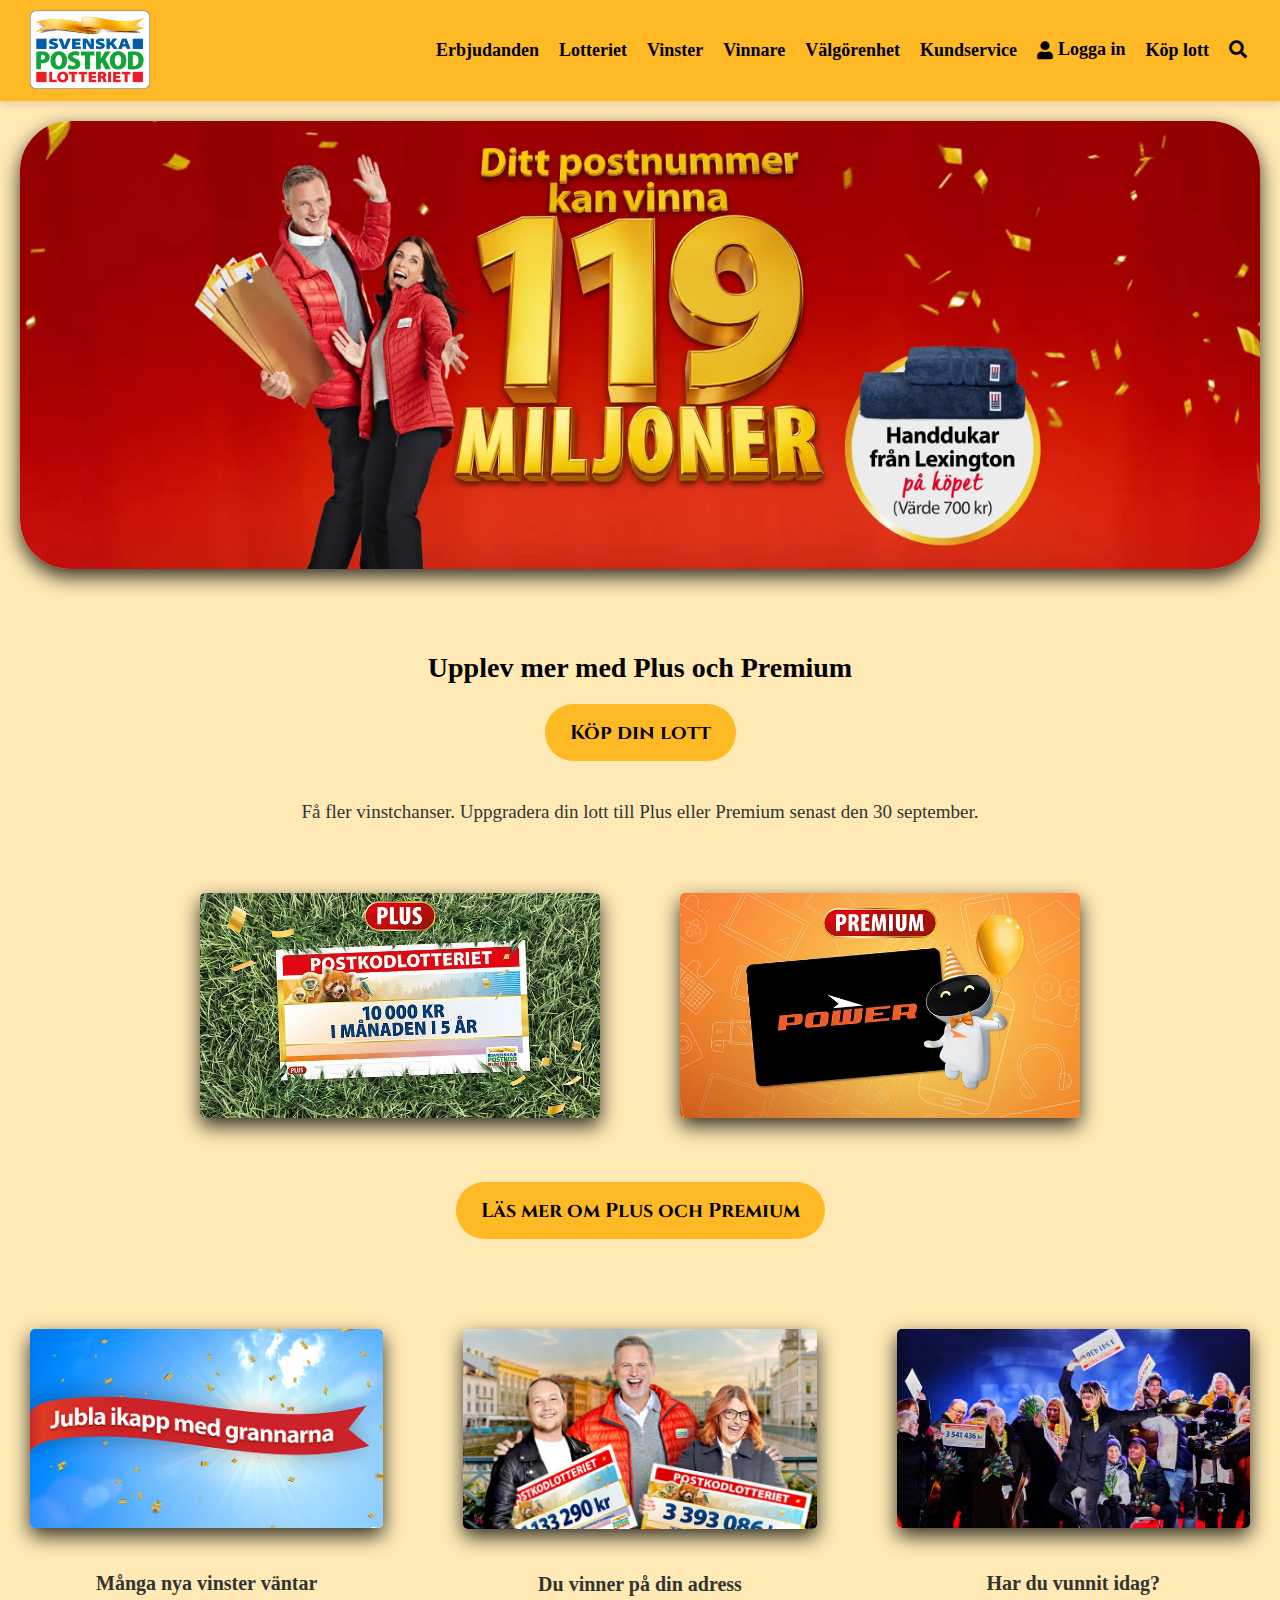
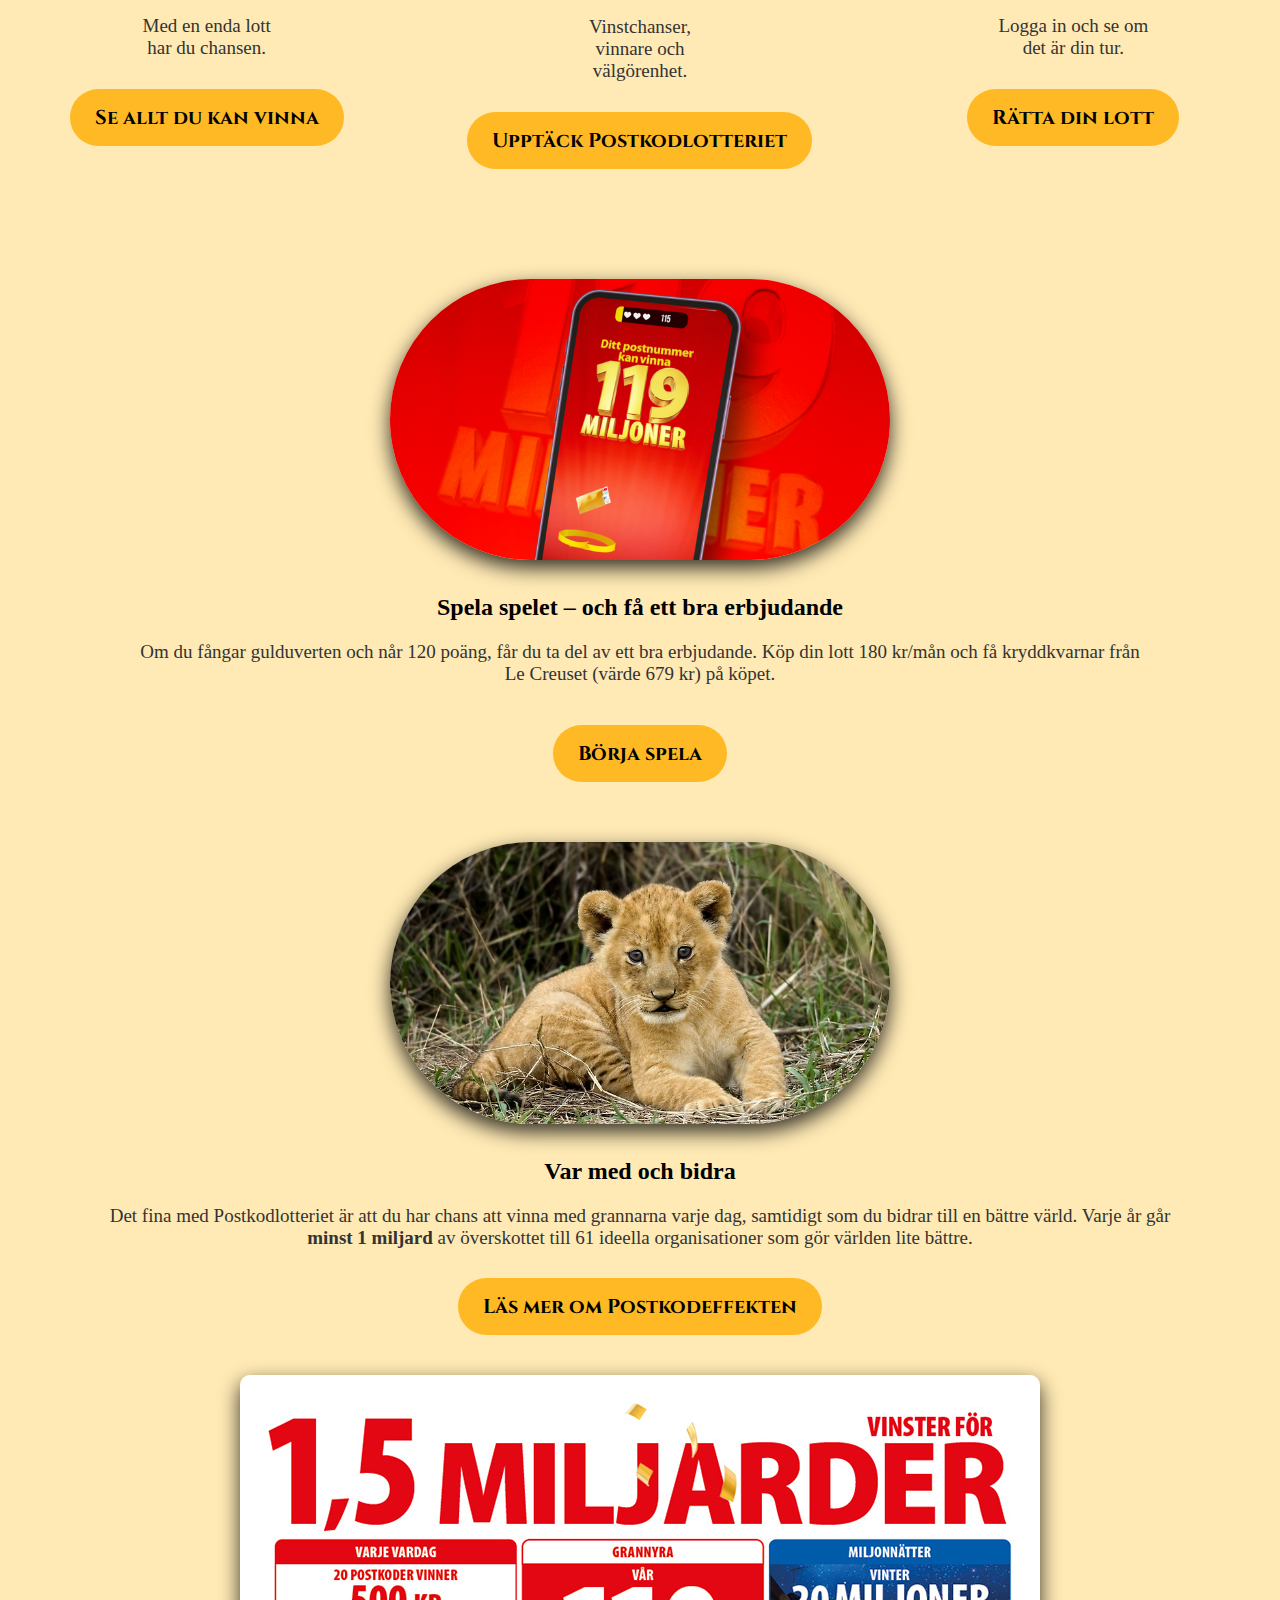
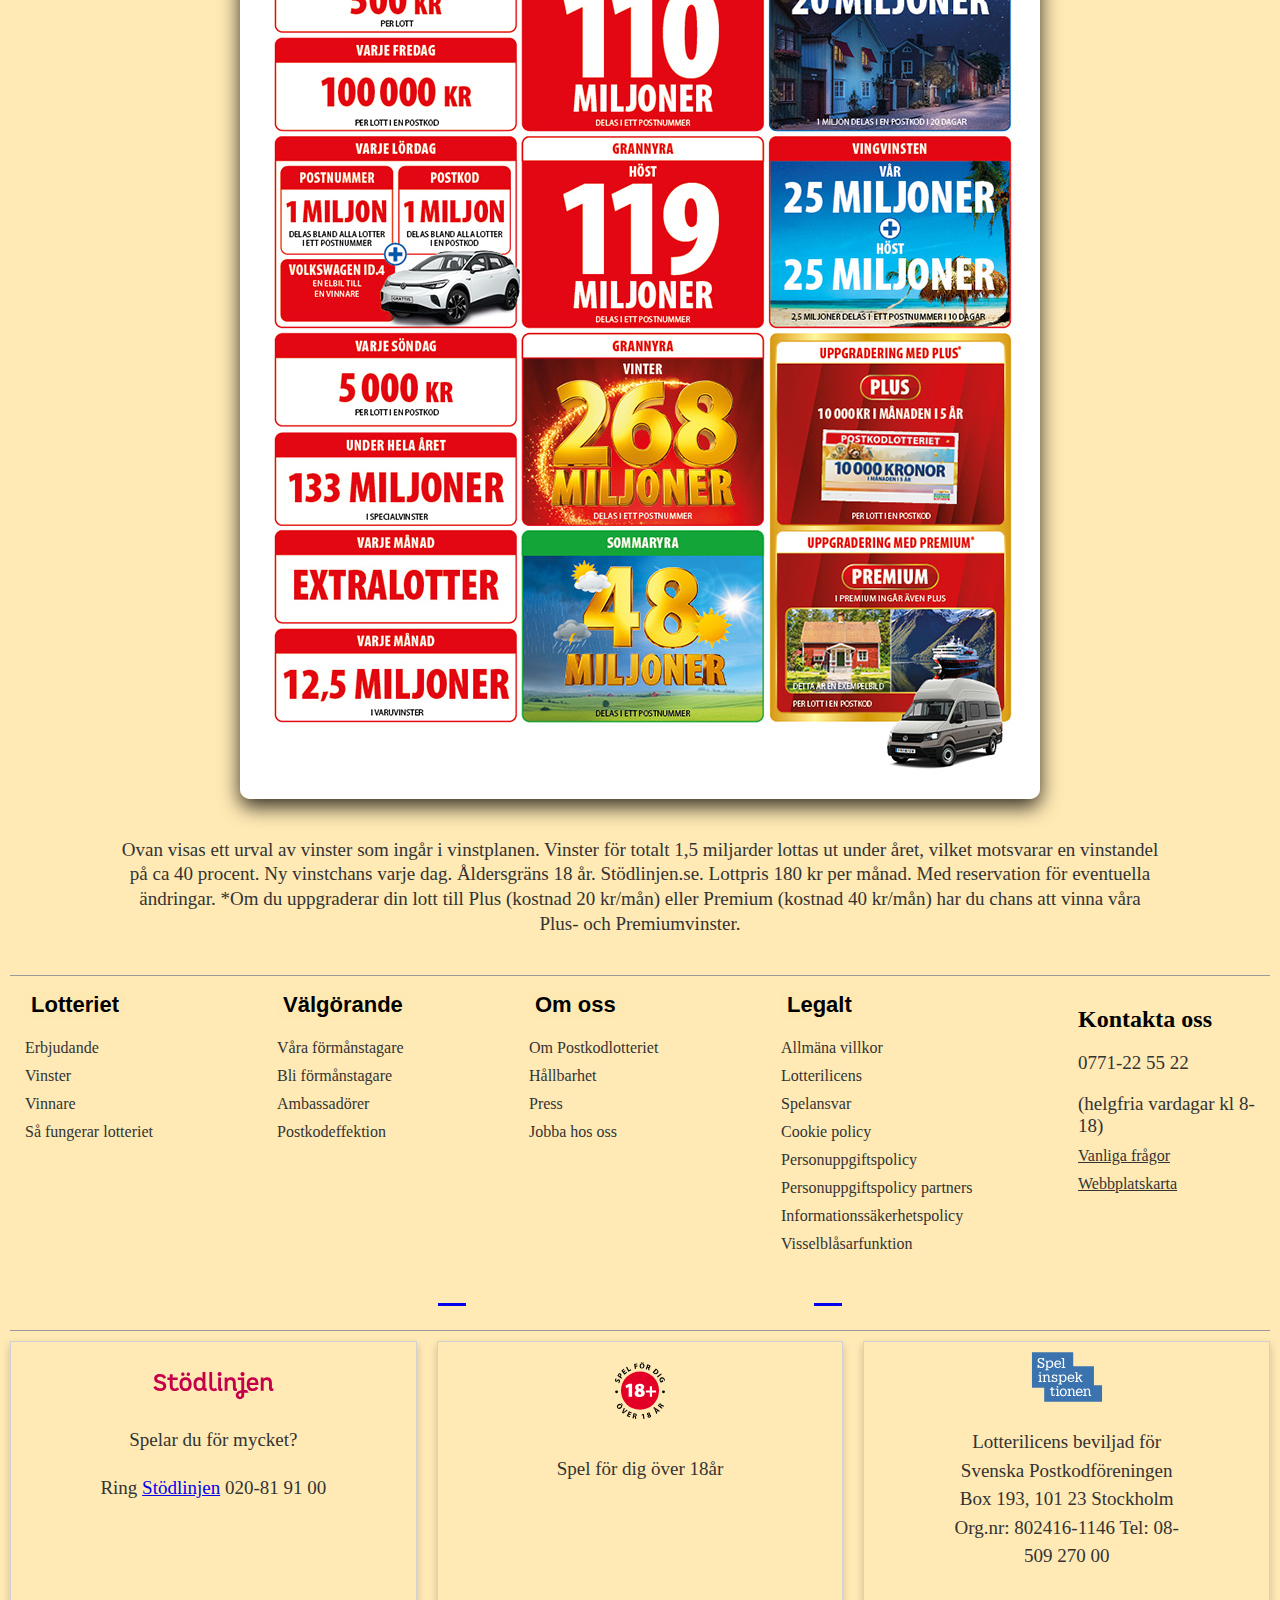
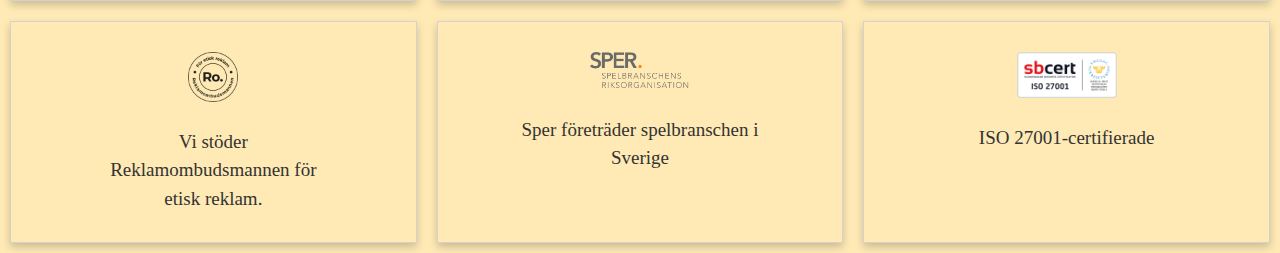
==== commit 554feafe: "fixed index.html" ====
--- a/index.html
+++ b/index.html
@@ -1,6 +1,8 @@
 <!DOCTYPE html>
-<h
+<html lang="sv">
+
 <head>
+
     <meta charset="UTF-8">
     <meta name="viewport" content="width=device-width, initial-scale=1.0">
     <meta http-equiv="X-UA-Compatible" content="ie=edge">
@@ -34,12 +36,12 @@
                     <li><a class="hov" href="#">Kundservice</a></li>
                     <li>
                         <a href="#" class="login hov">
-                          <i class="fas fa-user"></i> Logga in
+                            <i class="fas fa-user"></i> Logga in
                         </a>
-                      </li>
-                      <li>
+                    </li>
+                    <li>
                         <a href="#" class="buy-ticket hov">Köp lott</a>
-                      </li>
+                    </li>
                     <li><a class="hov" href="#"><i class="fas fa-search"></i></a></li>
                 </ul>
             </nav>
@@ -58,7 +60,8 @@
         <section class="plus-premium-section">
             <h2>Upplev mer med Plus och Premium</h2>
             <button class="cta-button">Köp din lott</button>
-            <p class="pi">Få fler vinstchanser. Uppgradera din lott till Plus eller Premium senast den 30 september.</p>
+            <p class="pi">Få fler vinstchanser. Uppgradera din lott till Plus eller Premium senast den 30 september.
+            </p>
 
             <div class="cards-container">
                 <div class="card plus-card">
@@ -108,7 +111,8 @@
                 </div>
                 <div class="text-content">
                     <h2>Spela spelet – och få ett bra erbjudande</h2>
-                    <p class="pi">Om du fångar gulduverten och når 120 poäng, får du ta del av ett bra erbjudande. Köp din lott 180
+                    <p class="pi">Om du fångar gulduverten och når 120 poäng, får du ta del av ett bra erbjudande.
+                        Köp din lott 180
                         kr/mån och få kryddkvarnar från Le Creuset (värde 679 kr) på köpet.</p>
                     <button class="cta-button">Börja spela</button>
                 </div>
@@ -123,9 +127,11 @@
                 <div class="text-content">
                     <h2>Var med och bidra</h2>
                     <p class="pi">
-                        Det fina med Postkodlotteriet är att du har chans att vinna med grannarna varje dag, samtidigt
+                        Det fina med Postkodlotteriet är att du har chans att vinna med grannarna varje dag,
+                        samtidigt
                         som du bidrar till en bättre värld. Varje år går
-                        <strong>minst 1 miljard</strong> av överskottet till 61 ideella organisationer som gör världen
+                        <strong>minst 1 miljard</strong> av överskottet till 61 ideella organisationer som gör
+                        världen
                         lite bättre.
                     </p>
                     <button class="cta-button">Läs mer om Postkodeffekten</button>
@@ -139,12 +145,14 @@
             </div>
             <div class="promo-text">
                 <p class="pi">
-                    Ovan visas ett urval av vinster som ingår i vinstplanen. Vinster för totalt 1,5 miljarder lottas ut
+                    Ovan visas ett urval av vinster som ingår i vinstplanen. Vinster för totalt 1,5 miljarder lottas
+                    ut
                     under året,
                     vilket motsvarar en vinstandel på ca 40 procent. Ny vinstchans varje dag. Åldersgräns 18 år.
                     Stödlinjen.se.
                     Lottpris 180 kr per månad. Med reservation för eventuella ändringar.
-                    *Om du uppgraderar din lott till Plus (kostnad 20 kr/mån) eller Premium (kostnad 40 kr/mån) har du
+                    *Om du uppgraderar din lott till Plus (kostnad 20 kr/mån) eller Premium (kostnad 40 kr/mån) har
+                    du
                     chans att vinna
                     våra Plus- och Premiumvinster.
                 </p>
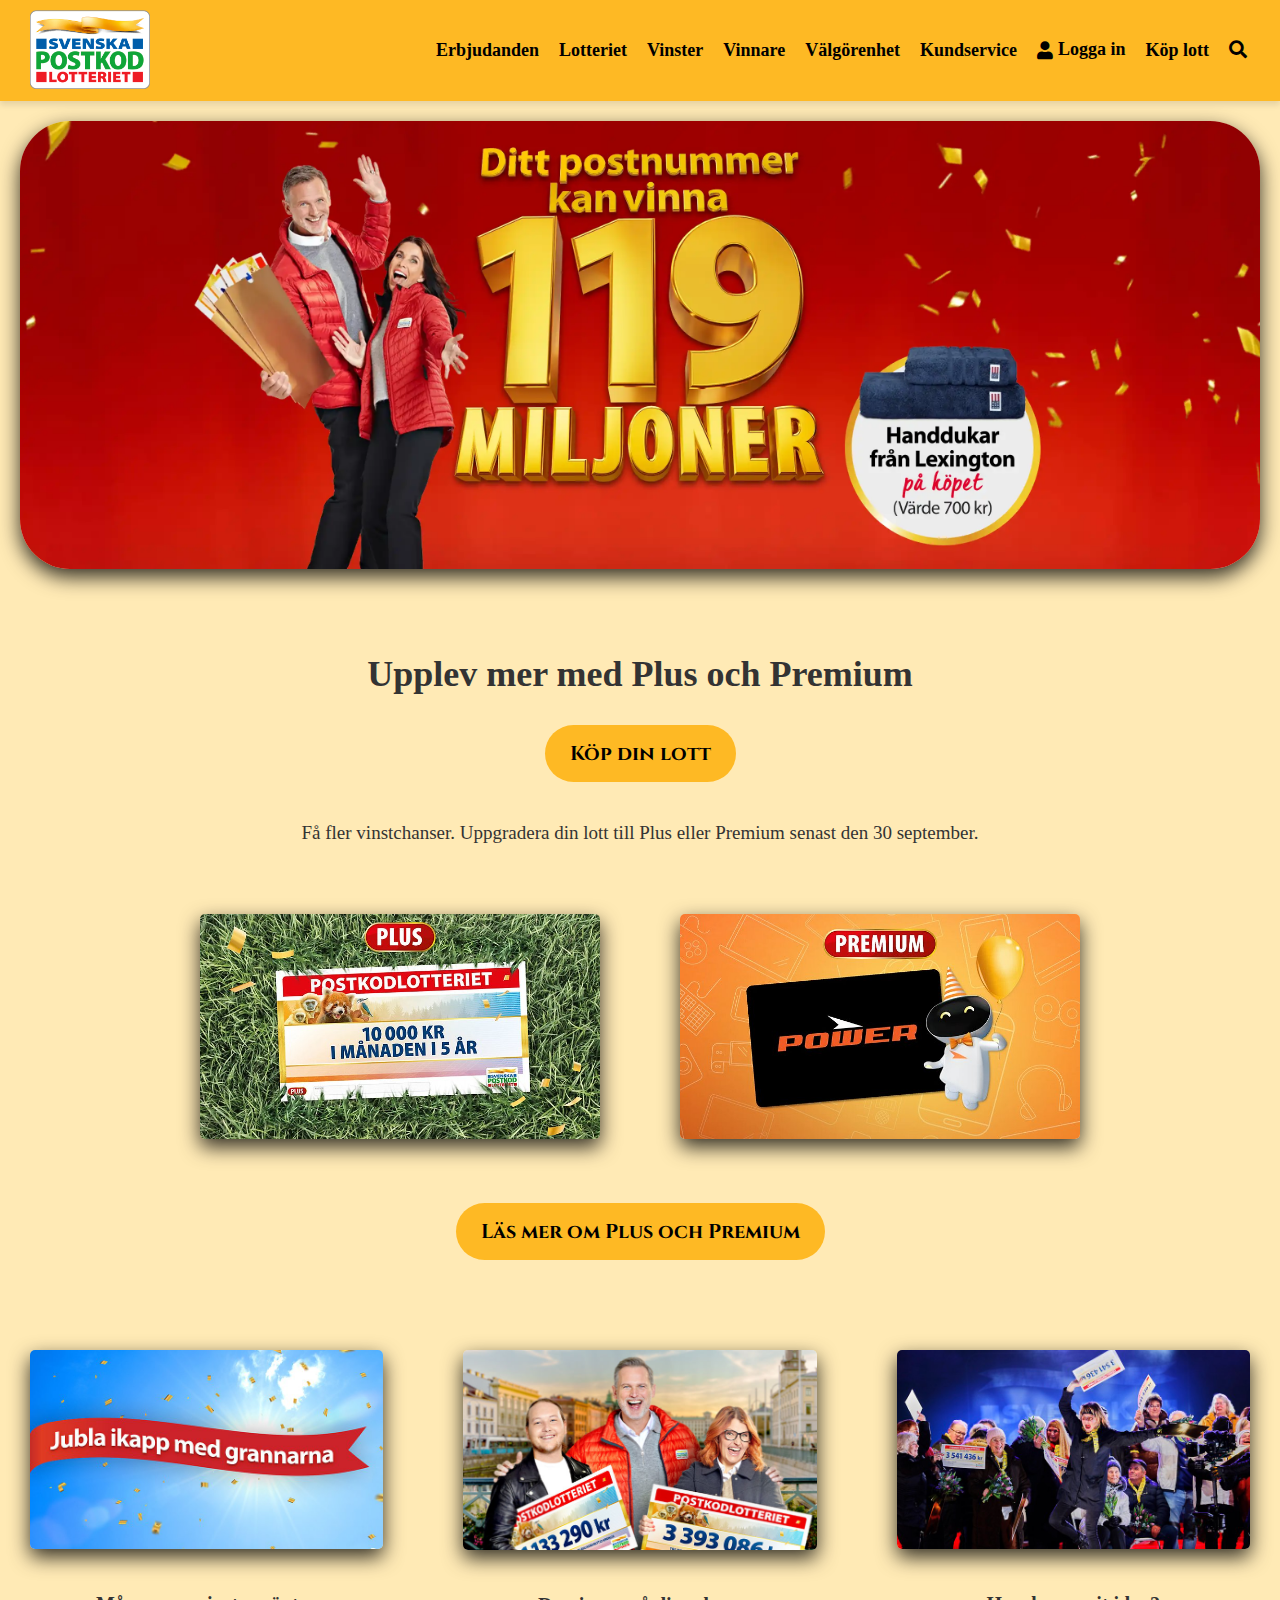
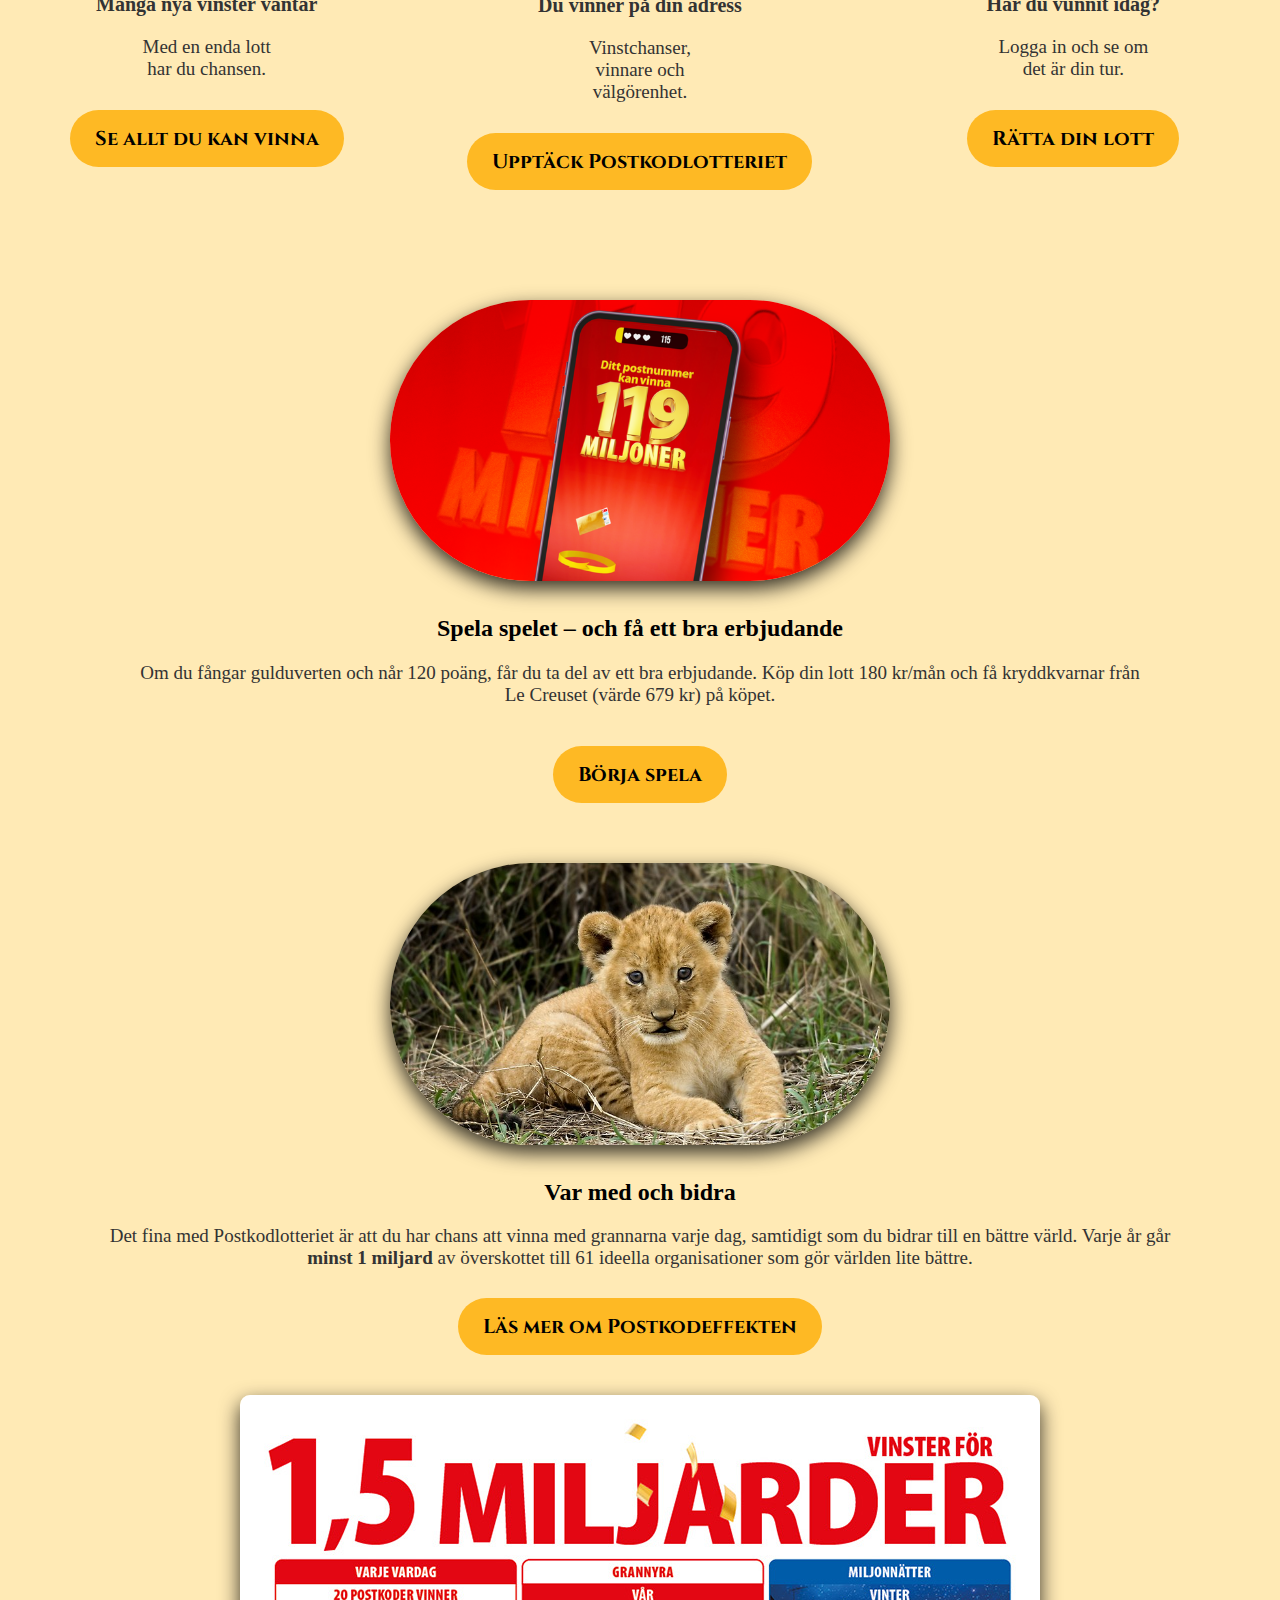
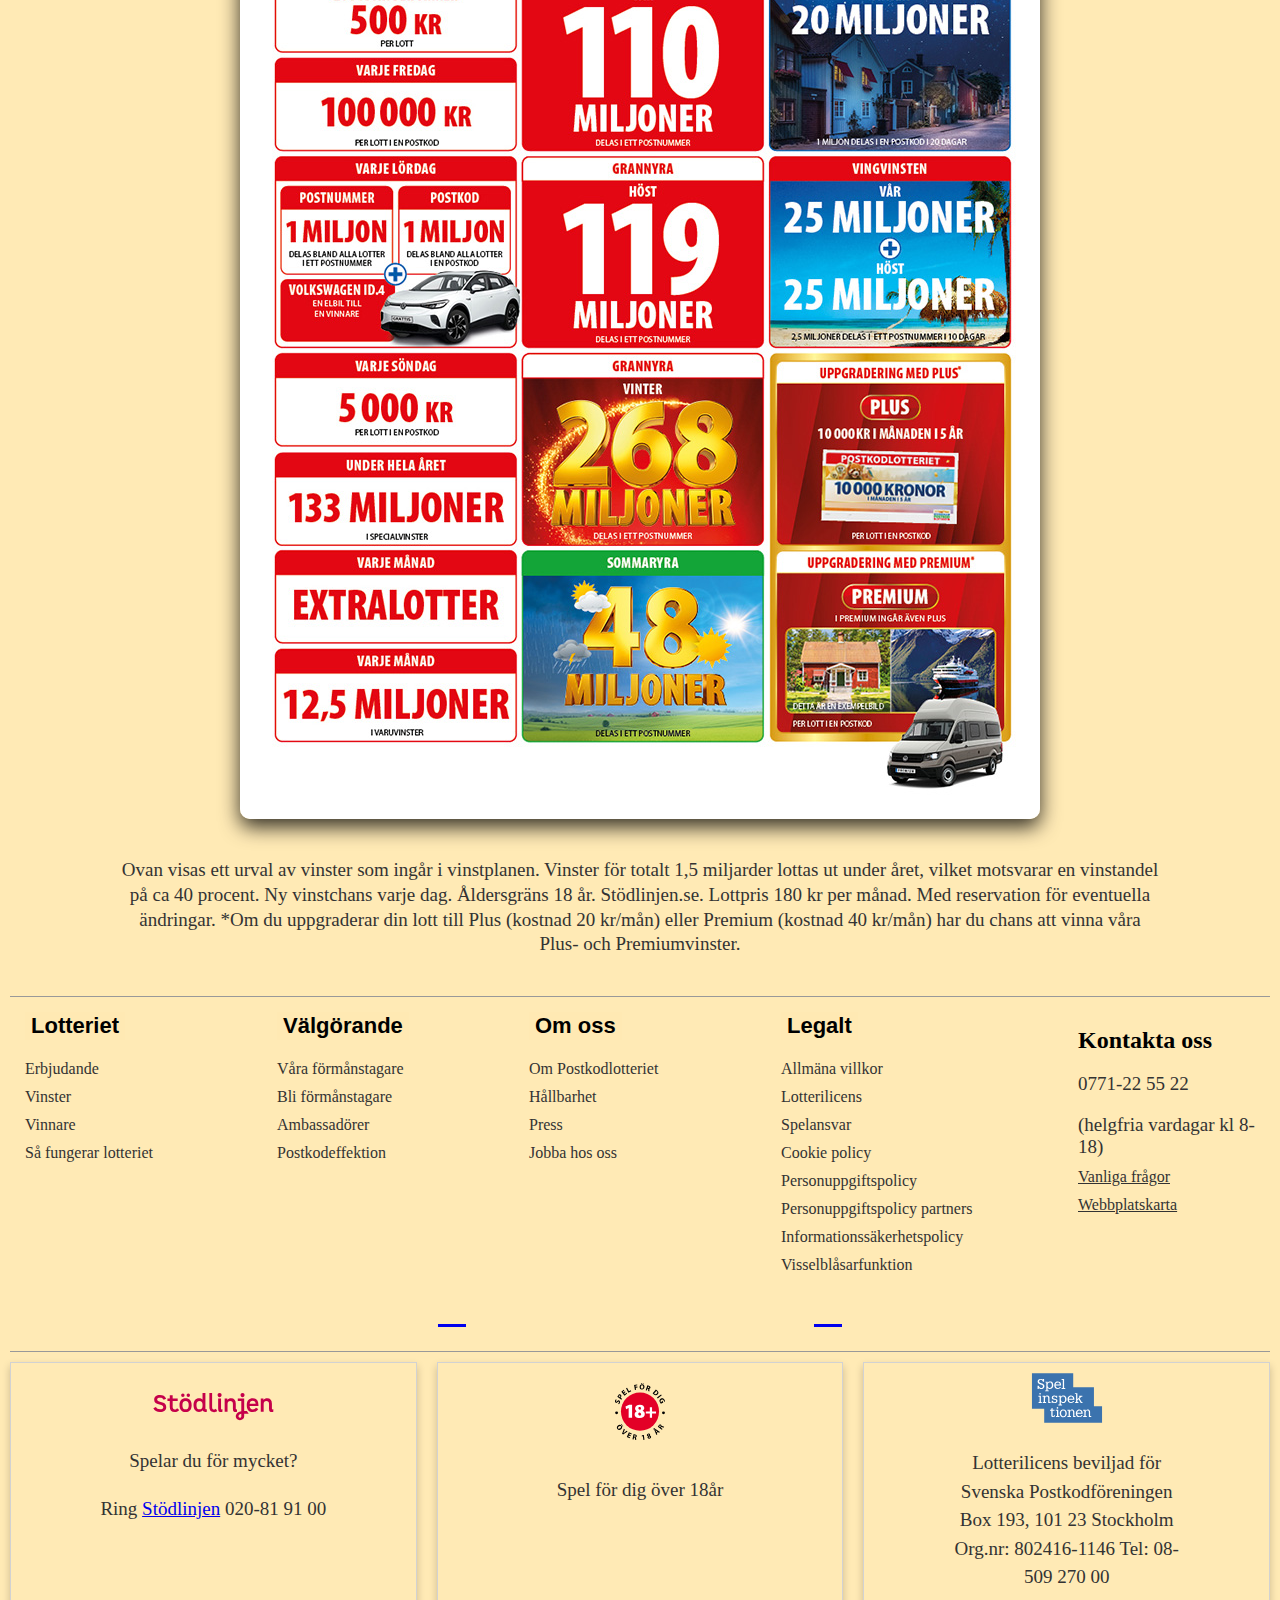
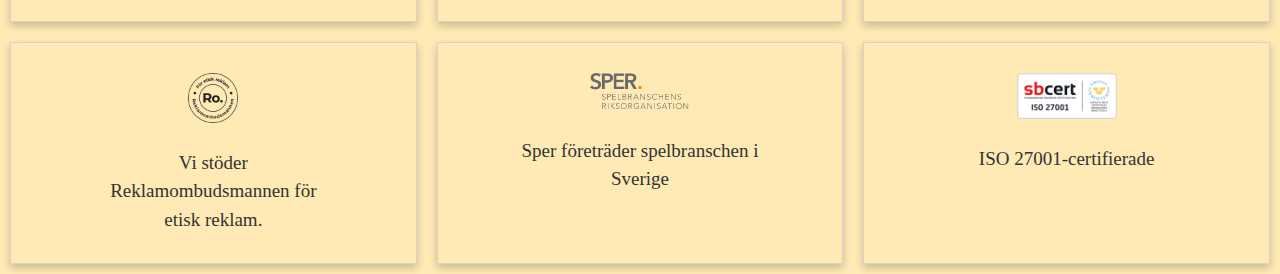
==== commit 536c7ac3: "h1 fixed" ====
--- a/index.html
+++ b/index.html
@@ -58,7 +58,7 @@
 
     <main>
         <section class="plus-premium-section">
-            <h2>Upplev mer med Plus och Premium</h2>
+            <h1>Upplev mer med Plus och Premium</h1>
             <button class="cta-button">Köp din lott</button>
             <p class="pi">Få fler vinstchanser. Uppgradera din lott till Plus eller Premium senast den 30 september.
             </p>
--- a/styles.css
+++ b/styles.css
@@ -46,13 +46,13 @@
     transition: transform 0.5s ease;
     font-weight: bold;
     padding: 0px 10px;
-     transition: background-color 0.7s ease;
+    transition: background-color 0.7s ease;
 }
 li:hover {
     background-color: #015ca9;
     color: white;
     border-radius: 20px;
-    transform: scale(1.1);
+    transform: scale(1.2);
    
 }
 .login {
